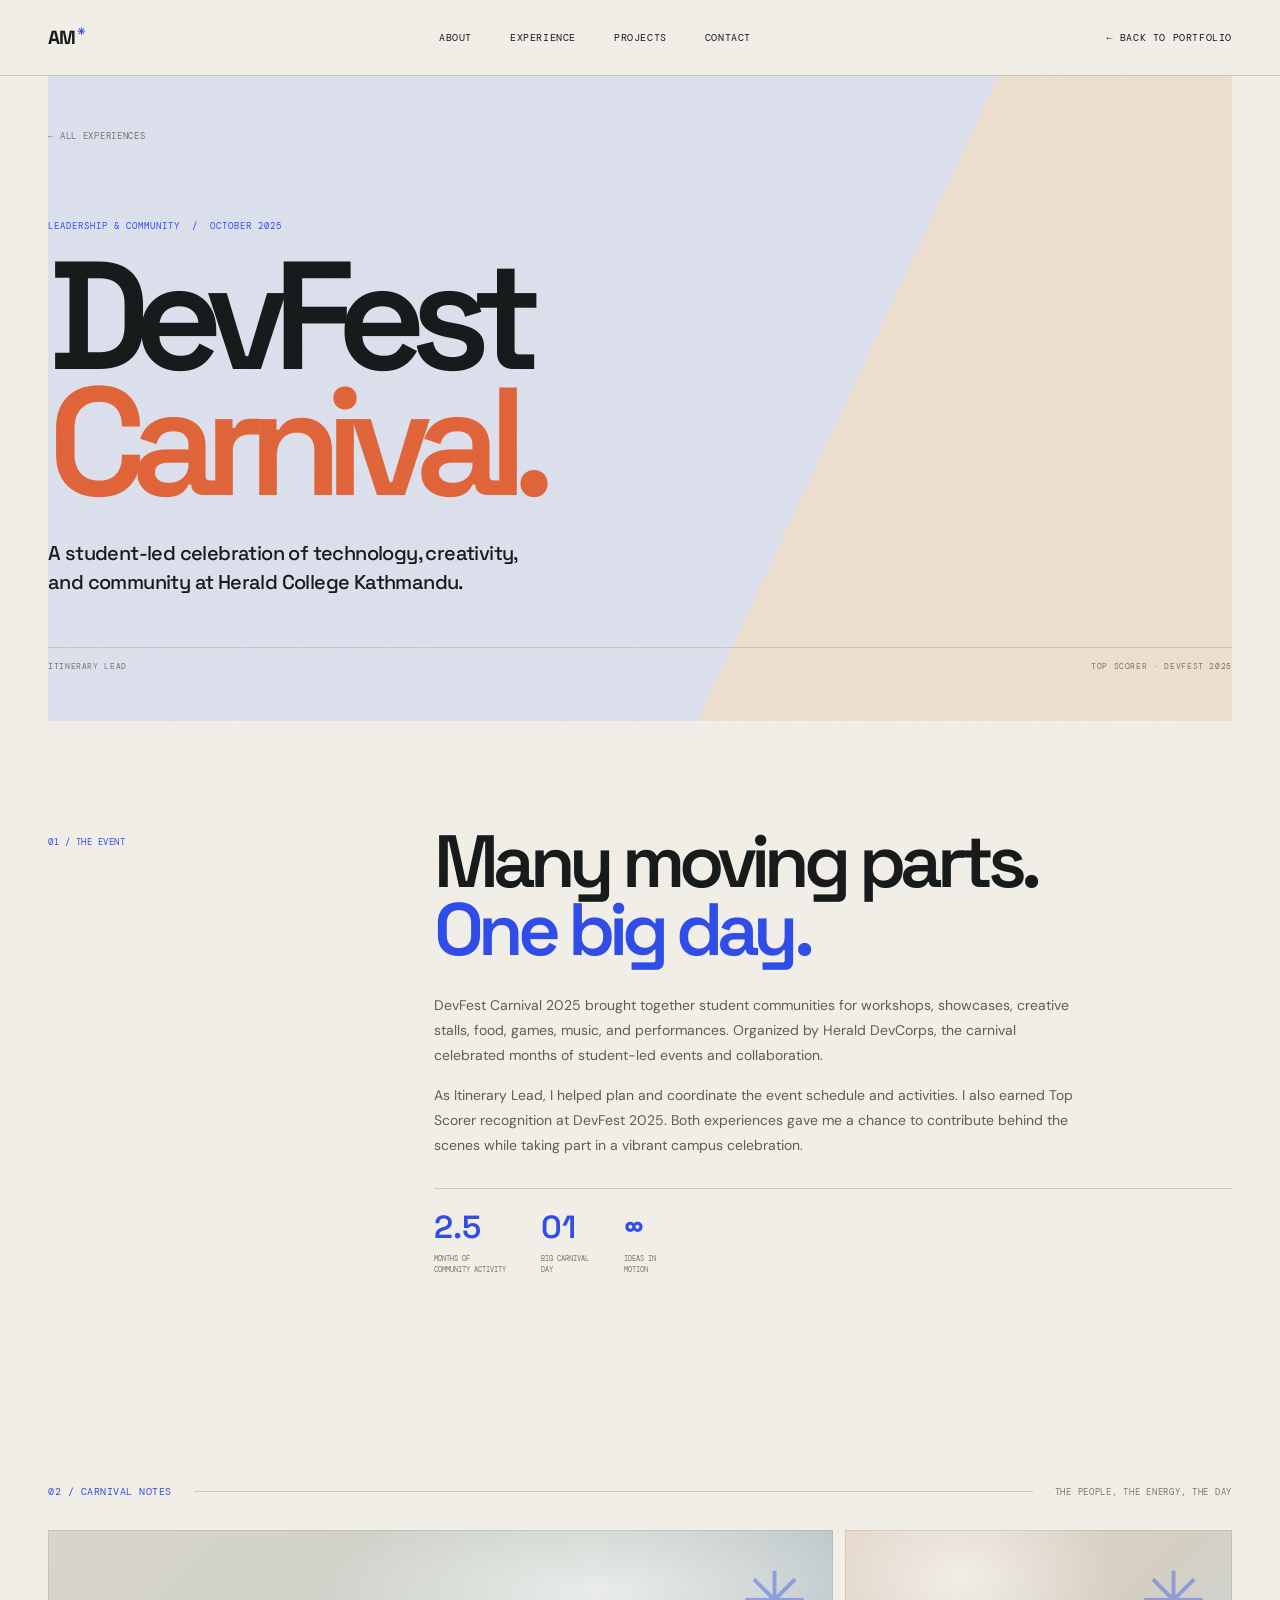
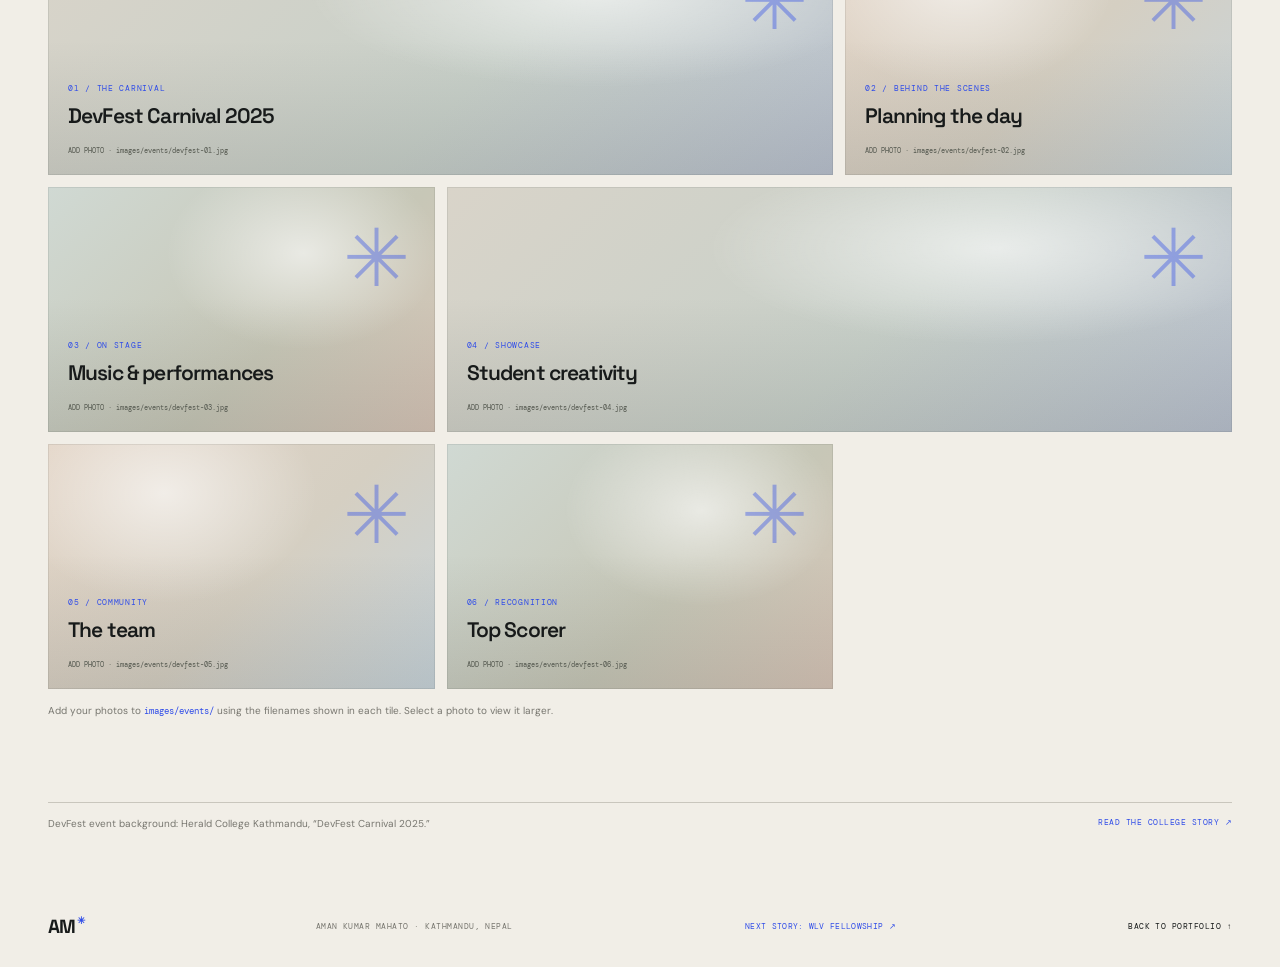
==== devfest.html @ 60394eda "Firts Commit" ====
<!doctype html>
<html lang="en">
<head>
  <meta charset="utf-8"><meta name="viewport" content="width=device-width, initial-scale=1"><meta name="theme-color" content="#f1eee7">
  <meta name="description" content="Aman Kumar Mahato's DevFest Carnival 2025 experience as Itinerary Lead and Top Scorer.">
  <title>DevFest Carnival 2025 — Aman Kumar Mahato</title><link rel="preconnect" href="https://fonts.googleapis.com"><link rel="preconnect" href="https://fonts.gstatic.com" crossorigin><link href="https://fonts.googleapis.com/css2?family=DM+Mono:wght@400;500&family=DM+Sans:wght@400;500;600;700&family=Space+Grotesk:wght@400;500;600;700&display=swap" rel="stylesheet"><link rel="stylesheet" href="styles.css">
</head>
<body class="story-page"><div class="grain" aria-hidden="true"></div><header class="topbar"><a class="wordmark" href="index.html"><span>AM</span><i>✳</i></a><nav><a href="index.html#about">About</a><a href="index.html#experience">Experience</a><a href="index.html#work">Projects</a><a href="index.html#contact">Contact</a></nav><a class="availability" href="index.html">← BACK TO PORTFOLIO</a><button class="menu-toggle" aria-label="Open navigation" aria-expanded="false"><b></b><b></b></button></header>
<main><section class="story-hero story-devfest wrap"><a class="breadcrumb" href="index.html#experience">← ALL EXPERIENCES</a><div class="story-kicker">LEADERSHIP &amp; COMMUNITY&nbsp; / &nbsp;OCTOBER 2025</div><h1>DevFest<br><span>Carnival.</span></h1><p class="story-lede">A student-led celebration of technology, creativity, and community at Herald College Kathmandu.</p><div class="story-meta"><span>ITINERARY LEAD</span><span>TOP SCORER · DEVFEST 2025</span></div></section>
<section class="story-intro wrap"><div class="story-index">01 / THE EVENT</div><div><h2>Many moving parts.<br><span>One big day.</span></h2><p>DevFest Carnival 2025 brought together student communities for workshops, showcases, creative stalls, food, games, music, and performances. Organized by Herald DevCorps, the carnival celebrated months of student-led events and collaboration.</p><p>As Itinerary Lead, I helped plan and coordinate the event schedule and activities. I also earned Top Scorer recognition at DevFest 2025. Both experiences gave me a chance to contribute behind the scenes while taking part in a vibrant campus celebration.</p><div class="devfest-stats"><div><b>2.5</b><span>MONTHS OF<br>COMMUNITY ACTIVITY</span></div><div><b>01</b><span>BIG CARNIVAL<br>DAY</span></div><div><b>∞</b><span>IDEAS IN<br>MOTION</span></div></div></div></section>
<section class="gallery-section wrap"><div class="section-head"><span class="index">02 / CARNIVAL NOTES</span><span class="rule"></span><span class="aside">THE PEOPLE, THE ENERGY, THE DAY</span></div><div class="story-gallery devfest-gallery"><figure class="gallery-tile tile-wide"><img src="images/events/devfest-01.jpg" alt="DevFest Carnival 2025 event scene" onerror="this.hidden=true"><div class="gallery-placeholder"><span>01 / THE CARNIVAL</span><b>DevFest Carnival 2025</b><small>ADD PHOTO · images/events/devfest-01.jpg</small></div></figure><figure class="gallery-tile"><img src="images/events/devfest-02.jpg" alt="Itinerary and activity coordination" onerror="this.hidden=true"><div class="gallery-placeholder"><span>02 / BEHIND THE SCENES</span><b>Planning the day</b><small>ADD PHOTO · images/events/devfest-02.jpg</small></div></figure><figure class="gallery-tile"><img src="images/events/devfest-03.jpg" alt="DevFest event performance" onerror="this.hidden=true"><div class="gallery-placeholder"><span>03 / ON STAGE</span><b>Music &amp; performances</b><small>ADD PHOTO · images/events/devfest-03.jpg</small></div></figure><figure class="gallery-tile tile-wide"><img src="images/events/devfest-04.jpg" alt="DevFest Carnival student stall or showcase" onerror="this.hidden=true"><div class="gallery-placeholder"><span>04 / SHOWCASE</span><b>Student creativity</b><small>ADD PHOTO · images/events/devfest-04.jpg</small></div></figure><figure class="gallery-tile"><img src="images/events/devfest-05.jpg" alt="DevFest team and community" onerror="this.hidden=true"><div class="gallery-placeholder"><span>05 / COMMUNITY</span><b>The team</b><small>ADD PHOTO · images/events/devfest-05.jpg</small></div></figure><figure class="gallery-tile"><img src="images/events/devfest-06.jpg" alt="DevFest Top Scorer recognition" onerror="this.hidden=true"><div class="gallery-placeholder"><span>06 / RECOGNITION</span><b>Top Scorer</b><small>ADD PHOTO · images/events/devfest-06.jpg</small></div></figure></div><p class="gallery-note">Add your photos to <code>images/events/</code> using the filenames shown in each tile. Select a photo to view it larger.</p></section>
<section class="source-note wrap"><p>DevFest event background: Herald College Kathmandu, “DevFest Carnival 2025.”</p><a href="https://heraldcollege.edu.np/devfest-carnival-2025" target="_blank" rel="noreferrer">READ THE COLLEGE STORY ↗</a></section></main>
<footer class="footer wrap"><a class="wordmark" href="index.html"><span>AM</span><i>✳</i></a><span>AMAN KUMAR MAHATO · KATHMANDU, NEPAL</span><a href="fellowship.html">NEXT STORY: WLV FELLOWSHIP ↗</a><a href="index.html">BACK TO PORTFOLIO ↑</a></footer><script src="script.js"></script></body></html>
---- styles.css ----
:root{--paper:#f1eee7;--ink:#171a1a;--blue:#30a925;--orange:#f26b3a;--line:#c9c6bd;--muted:#77766f;--mono:'DM Mono',monospace;--sans:'DM Sans',sans-serif;--display:'Space Grotesk',sans-serif}*{box-sizing:border-box}html{scroll-behavior:smooth}body{margin:0;background:var(--paper);color:var(--ink);font-family:var(--sans);-webkit-font-smoothing:antialiased}.grain{position:fixed;inset:0;pointer-events:none;opacity:.15;z-index:5;background-image:url("data:image/svg+xml,%3Csvg viewBox='0 0 180 180' xmlns='http://www.w3.org/2000/svg'%3E%3Cfilter id='n'%3E%3CfeTurbulence type='fractalNoise' baseFrequency='.88' numOctaves='3' stitchTiles='stitch'/%3E%3C/filter%3E%3Crect width='100%25' height='100%25' filter='url(%23n)' opacity='.13'/%3E%3C/svg%3E")}.wrap{width:min(1280px,calc(100% - 96px));margin:auto}.topbar{height:76px;display:flex;align-items:center;justify-content:space-between;padding:0 48px;border-bottom:1px solid var(--line);position:relative;z-index:10}.wordmark{font:700 19px var(--display);letter-spacing:-1.5px;display:flex;align-items:start;gap:3px;color:var(--ink);text-decoration:none}.wordmark i{font-size:10px;color:var(--blue);font-style:normal}.topbar nav{display:flex;gap:38px}.topbar nav a,.availability{font:10px var(--mono);text-transform:uppercase;letter-spacing:.06em;color:var(--ink);text-decoration:none}.topbar nav a{transition:color .2s}.topbar nav a:hover{color:var(--blue)}.availability{display:flex;align-items:center;gap:9px}.availability span{width:7px;height:7px;border-radius:50%;background:#86a84c;box-shadow:0 0 0 4px #86a84c20}.menu-toggle{display:none}.hero{padding:25px 0 20px}.hero-topline,.hero-bottom{display:flex;justify-content:space-between;font:9px var(--mono);letter-spacing:.08em}.asterisk{color:var(--orange);font-size:15px}.hero-grid{display:grid;grid-template-columns:1.1fr .9fr;gap:5%;align-items:center;padding:63px 0 42px}.eyebrow{font:10px var(--mono);letter-spacing:.12em;color:var(--blue);margin:0 0 25px}.hero h1{font:700 clamp(70px,11.7vw,158px)/.79 var(--display);letter-spacing:-.105em;margin:0 0 42px}.hero h1 span{color:var(--blue)}.hero h1 sup{font:11px var(--mono);letter-spacing:0;vertical-align:top;margin-left:12px}.intro-row{display:grid;grid-template-columns:72px minmax(0,400px);gap:13px;align-items:start}.index{font:10px var(--mono);color:var(--blue);letter-spacing:.05em}.intro-row p{font-size:16px;line-height:1.55;margin:0;color:#555650}.intro-row em{color:var(--ink);font-style:normal;font-weight:700}.round-link{width:100px;height:100px;border:1px solid var(--ink);border-radius:50%;display:flex;align-items:center;justify-content:center;position:relative;text-decoration:none;color:var(--ink);font:8px/1.5 var(--mono);letter-spacing:.04em;margin:37px 0 0 86px;transition:.25s}.round-link b{position:absolute;right:13px;top:11px;font:17px var(--sans)}.round-link:hover{background:var(--blue);color:white;border-color:var(--blue);transform:rotate(-9deg)}.hero-art{height:465px;background:#e2ded3;position:relative;overflow:hidden}.art-circle{position:absolute;width:440px;height:440px;border-radius:50%;background:#d5d0c2;left:50%;top:50%;transform:translate(-50%,-47%);border:1px solid #bab5a8}.art-sun{position:absolute;width:125px;height:125px;background:var(--orange);border-radius:50%;top:49px;right:74px}.art-line{position:absolute;width:1px;height:130%;background:#b9b4a8;top:-15%;left:50%;transform:rotate(34deg)}.line-two{transform:rotate(-34deg)}.portrait-mark{position:absolute;width:212px;height:260px;border-radius:48% 48% 8% 8%;background:var(--blue);color:var(--paper);left:50%;top:56%;transform:translate(-50%,-50%);display:grid;place-items:center;box-shadow:16px 17px 0 #17215e}.portrait-mark span{font:600 74px var(--display);letter-spacing:-9px;transform:translateX(-4px)}.portrait-mark i{position:absolute;right:18px;top:17px;color:var(--orange);font-style:normal;font-size:22px}.art-label{position:absolute;font:8px var(--mono);letter-spacing:.08em}.label-top{top:20px;left:20px}.label-bottom{bottom:19px;right:20px}.hero-bottom{padding:14px 0 0;border-top:1px solid var(--line);color:var(--muted)}.hero-bottom b{font-size:14px;color:var(--blue);margin-left:6px}.section{padding-top:145px;padding-bottom:140px}.section-head{display:flex;align-items:center;gap:22px}.section-head .rule{height:1px;background:var(--line);flex:1}.aside{font:9px var(--mono);letter-spacing:.08em;color:var(--muted)}.about-grid{display:grid;grid-template-columns:.95fr 1.05fr;gap:8%;margin-top:65px}.about h2,.work-title h2,.experience h2,.edu-grid h2{font:600 clamp(62px,8vw,105px)/.88 var(--display);letter-spacing:-.09em;margin:0}.about h2 span,.work-title h2 span,.experience h2 span,.edu-grid h2 span{color:var(--blue)}.about-body{max-width:530px;padding-top:10px}.about-body p{font-size:14px;line-height:1.75;color:#5d5d57;margin:0 0 17px}.about-body .large{font:500 23px/1.35 var(--display);letter-spacing:-.04em;color:var(--ink);margin:0 0 24px}.facts{display:flex;justify-content:space-between;border-top:1px solid var(--line);margin-top:36px;padding-top:18px;gap:15px}.facts div{display:grid;gap:8px}.facts small{font:8px var(--mono);letter-spacing:.07em;color:var(--muted)}.facts strong{font:11px var(--mono);font-weight:400}.marquee{overflow:hidden;background:var(--blue);color:var(--paper);white-space:nowrap;padding:21px 0;transform:rotate(-1deg) scale(1.01)}.marquee-track{font:600 18px var(--display);letter-spacing:.04em;word-spacing:9px;animation:drift 25s linear infinite}.marquee i{font-style:normal;color:#ff8c60;padding:0 20px}@keyframes drift{to{transform:translateX(-30%)}}.work-title{display:flex;justify-content:space-between;align-items:end;margin:60px 0 55px}.work-title p{width:210px;font-size:13px;line-height:1.6;color:var(--muted);margin:0 5% 9px 0}.project-list{border-top:1px solid var(--ink)}.project{display:grid;grid-template-columns:46px minmax(250px,.95fr) minmax(270px,1.05fr);gap:20px;padding:25px 0;border-bottom:1px solid var(--line);text-decoration:none;color:var(--ink);align-items:center}.project-no{font:10px var(--mono);color:var(--blue);align-self:start;padding-top:5px}.project-visual{height:250px;position:relative;overflow:hidden;display:grid;place-items:center}.project-feature .project-visual{height:330px}.inventory{background:#dadbd1}.screen{width:76%;height:66%;background:#f6f5f0;border:1px solid #252727;box-shadow:10px 12px 0 #a9aaa2;transform:rotate(-3deg);transition:transform .4s}.project:hover .screen{transform:rotate(0) scale(1.025)}.screen-bar{height:26px;border-bottom:1px solid #ddd;display:flex;align-items:center;padding:0 10px;gap:5px}.screen-bar i{width:5px;height:5px;border-radius:50%;background:#eb6d4d}.screen-bar i:nth-child(2){background:#ecbf4b}.screen-bar i:nth-child(3){background:#92b36a}.screen-bar b{font:7px var(--mono);margin-left:auto}.screen-body{display:grid;grid-template-columns:25% 1fr;gap:12px;padding:16px;height:calc(100% - 26px);position:relative}.screen-side{background:repeating-linear-gradient(to bottom,#d5d6cf 0 4px,transparent 4px 16px)}.screen-cards{display:grid;grid-template-columns:repeat(3,1fr);gap:6px;align-content:start}.screen-cards i{height:42px;background:#e7e8e1;border:1px solid #d3d4cc}.screen-cards i:first-child{background:#c3d1ff}.screen-chat{position:absolute;right:12px;bottom:12px;background:var(--blue);color:white;padding:7px 9px;font:7px var(--mono)}.visual-caption{position:absolute;bottom:13px;left:14px;font:7px var(--mono);letter-spacing:.08em}.project-info{display:flex;justify-content:space-between;align-items:center;padding:8px 4px 8px 16px}.project-type{font:8px var(--mono);letter-spacing:.08em;color:var(--blue)}.project-info h3{font:600 29px var(--display);letter-spacing:-.055em;margin:13px 0 9px}.project-info p{font-size:12px;line-height:1.6;color:var(--muted);max-width:370px;margin:0 0 16px}.tags{display:flex;gap:6px;flex-wrap:wrap}.tags i{font:8px var(--mono);font-style:normal;border:1px solid var(--line);padding:5px 7px;color:#63635c}.arrow{font:22px var(--sans);align-self:flex-start;transition:transform .2s}.project:hover .arrow{transform:translate(4px,-4px);color:var(--blue)}.plant{background:#d7e1cc}.plant-circle{width:155px;height:155px;border:1px solid #536b43;border-radius:50%;display:grid;place-items:center;color:#536b43;font-size:118px;line-height:1}.plant-leaf{position:absolute;width:57px;height:100px;border-radius:100% 0 100% 0;background:#789866;border:1px solid #536b43}.leaf-a{transform:rotate(-38deg);left:43%;top:22%}.leaf-b{transform:rotate(53deg);left:56%;top:34%;background:#97ad7b}.leaf-c{transform:rotate(-81deg);left:43%;top:47%;background:#a1b78a}.network{background:#dfd9d2}.network-orbit{position:absolute;border:1px solid #9b5c45;border-radius:50%;width:240px;height:140px;transform:rotate(30deg)}.orbit-b{transform:rotate(-30deg);border-color:#b79073}.network-node{width:83px;height:83px;border-radius:50%;background:var(--orange);display:grid;place-items:center;text-align:center;font:600 14px/.95 var(--display);color:#fff;box-shadow:0 0 0 9px #f26b3a2b;z-index:1}.sports{background:#e9d4c5}.sports-word{font:700 59px var(--display);color:#b8462d;letter-spacing:-.1em;transform:rotate(-8deg)}.sports-word span{color:#293b92}.sports-ball{position:absolute;width:63px;height:63px;border-radius:50%;background:#252723;top:24%;right:28%;box-shadow:inset -15px -6px 0 #454740}.sports-line{position:absolute;width:140%;height:1px;background:#b8462d;transform:rotate(-31deg);left:-20%}.easy{background:#d5d8eb}.easy-card{width:180px;height:148px;background:#f5f4ef;padding:15px;box-shadow:10px 10px 0 #a6a9bf;transform:rotate(4deg);transition:transform .4s}.project:hover .easy-card{transform:rotate(0)}.easy-card>span{font:600 15px var(--display);color:#4f5caa}.calendar{display:grid;grid-template-columns:repeat(3,1fr);text-align:center;margin:13px 0 8px;gap:4px}.calendar b{font:6px var(--mono);color:#777}.calendar i{font:9px var(--mono);font-style:normal;background:#e6e7f0;padding:5px}.calendar i:nth-of-type(2){background:var(--blue);color:white}.book-button{background:#4e5bb1;color:white;text-align:center;padding:7px;font:6px var(--mono)}.work-note{display:flex;justify-content:space-between;padding-top:18px;font:8px var(--mono);letter-spacing:.08em;color:var(--muted)}.experience{background:#e8e5dd;padding-left:max(48px,calc((100% - 1280px)/2));padding-right:max(48px,calc((100% - 1280px)/2));width:100%}.experience-grid{display:grid;grid-template-columns:.7fr 1.3fr;gap:8%;margin-top:68px}.experience h2{font-size:clamp(49px,6vw,75px)}.timeline article{display:grid;grid-template-columns:130px 1fr 20px;gap:15px;padding:25px 0;border-top:1px solid var(--line)}.timeline article:last-child{border-bottom:1px solid var(--line)}.timeline-date{font:8px var(--mono);color:var(--muted);padding-top:6px}.timeline h3{font:600 20px var(--display);letter-spacing:-.03em;margin:0 0 6px}.timeline p{font-size:11px;color:#686860;margin:0 0 13px}.timeline p span{color:#99978e}.timeline article>b{font:15px var(--sans);color:var(--blue)}.edu-grid{display:grid;grid-template-columns:1fr 1fr;gap:11%;margin-top:67px}.edu-grid h2{font-size:72px}.education-card{border-top:1px solid var(--ink);margin-top:38px;padding:20px 0 0}.education-card h3{font:600 20px var(--display);letter-spacing:-.035em;margin:13px 0 6px}.education-card p{font-size:11px;color:var(--muted);line-height:1.6;margin:0}.award{display:flex;justify-content:space-between;background:var(--blue);color:white;padding:11px 13px;margin:19px 0 10px;font:8px var(--mono);letter-spacing:.06em;max-width:330px}.award i{font-size:13px;color:#ff966b;font-style:normal}.education-card small{font-size:10px;color:var(--muted)}.education-card.secondary{margin-top:34px;padding-top:17px}.skills{padding-top:8px}.skills>h3{font:600 20px var(--display);margin:0 0 28px}.skill-row{display:grid;grid-template-columns:27px 130px 1fr;gap:12px;padding:14px 0;border-top:1px solid var(--line);align-items:center}.skill-row span{font:8px var(--mono);color:var(--blue)}.skill-row b{font:500 12px var(--display)}.skill-row p{font-size:10px;color:var(--muted);margin:0}.language-line{border-top:1px solid var(--ink);padding-top:17px;margin-top:20px;display:flex;justify-content:space-between}.language-line span{font:8px var(--mono);color:var(--muted)}.language-line b{font:10px var(--mono);font-weight:400}.contact{background:var(--blue);color:var(--paper);padding:55px 0 74px}.contact .section-head .index{color:#ff9873}.contact .section-head .rule{background:#6f83fa}.contact .aside{color:#d3d8ff}.contact .eyebrow{color:#ff9873;margin:85px 0 27px}.contact h2{font:600 clamp(88px,14.5vw,185px)/.77 var(--display);letter-spacing:-.11em;margin:0}.contact h2 span{color:#aebcff}.contact h2 a{font:34px var(--sans);color:#ff9873;text-decoration:none;vertical-align:top;display:inline-block;margin:5px 0 0 20px;transition:transform .2s}.contact h2 a:hover{transform:translate(5px,-5px)}.contact-bottom{display:flex;justify-content:space-between;align-items:end;border-top:1px solid #7184fa;margin-top:65px;padding-top:18px}.contact-bottom p{max-width:250px;font-size:12px;line-height:1.6;color:#d1d7ff;margin:0}.email-link{font:10px var(--mono);color:white;text-decoration:none;letter-spacing:.08em;border-bottom:1px solid #aebcff;padding-bottom:9px}.email-link b{color:#ff9873;margin-left:20px}.footer{height:82px;display:flex;justify-content:space-between;align-items:center}.footer>span,.footer>a:last-child{font:8px var(--mono);letter-spacing:.06em;color:var(--muted);text-decoration:none}.footer>a:last-child{color:var(--ink)}
@media(max-width:850px){.wrap{width:calc(100% - 48px)}.topbar{padding:0 24px}.topbar nav{gap:18px}.availability{display:none}.hero-grid{grid-template-columns:1fr .8fr;gap:3%}.hero-art{height:380px}.art-circle{width:350px;height:350px}.portrait-mark{width:170px;height:215px}.experience{padding-left:24px;padding-right:24px}.project{grid-template-columns:30px minmax(220px,.9fr) minmax(230px,1.1fr);gap:12px}.project-visual{height:215px}.project-feature .project-visual{height:280px}.experience-grid{gap:4%}.timeline article{grid-template-columns:105px 1fr 15px}.edu-grid{gap:6%}.skill-row{grid-template-columns:20px 104px 1fr;gap:7px}}
@media(max-width:620px){.wrap{width:calc(100% - 40px)}.topbar{height:64px;padding:0 20px}.topbar nav{display:none;position:absolute;top:63px;left:0;right:0;background:var(--paper);border-bottom:1px solid var(--line);padding:25px 20px;flex-direction:column;gap:20px}.topbar nav.open{display:flex}.menu-toggle{display:flex;background:none;border:0;flex-direction:column;gap:5px;padding:8px}.menu-toggle b{width:22px;height:1px;background:var(--ink)}.hero{padding-top:19px}.hero-topline{font-size:8px}.hero-grid{display:flex;flex-direction:column;align-items:stretch;padding:51px 0 30px;gap:38px}.hero h1{font-size:clamp(67px,18vw,112px);margin-bottom:31px}.hero .eyebrow{font-size:8px}.intro-row{grid-template-columns:55px 1fr}.intro-row p{font-size:14px}.round-link{position:absolute;margin:0;width:78px;height:78px;right:22px;top:435px;font-size:7px}.round-link b{font-size:14px}.hero-art{height:310px;margin-top:8px}.art-circle{width:290px;height:290px}.art-sun{width:83px;height:83px;top:32px;right:40px}.portrait-mark{width:140px;height:180px}.portrait-mark span{font-size:54px}.hero-bottom{font-size:7px}.section{padding-top:92px;padding-bottom:90px}.section-head{gap:11px}.section-head .index,.aside{font-size:7px}.about-grid{grid-template-columns:1fr;gap:32px;margin-top:45px}.about h2,.work-title h2{font-size:72px}.about-body{padding:0}.about-body .large{font-size:21px}.facts{gap:10px}.facts strong{font-size:9px}.marquee{padding:16px 0}.marquee-track{font-size:14px}.work-title{display:block;margin:45px 0 35px}.work-title p{width:auto;margin:21px 0 0}.project{grid-template-columns:25px 1fr;gap:10px;padding:18px 0 22px}.project-no{grid-column:1;grid-row:1}.project-visual{grid-column:2;height:220px}.project-feature .project-visual{height:245px}.project-info{grid-column:2;padding:6px 1px 0}.project-info h3{font-size:25px}.project-info p{font-size:11px}.arrow{font-size:18px}.work-note{font-size:7px;gap:12px}.experience{padding:0 20px}.experience-grid{grid-template-columns:1fr;gap:38px;margin-top:45px}.experience h2{font-size:59px}.timeline article{grid-template-columns:1fr 20px;gap:7px;padding:19px 0}.timeline-date{grid-column:1}.timeline article>div{grid-column:1}.timeline article>b{grid-column:2;grid-row:1}.edu-grid{grid-template-columns:1fr;gap:48px;margin-top:45px}.edu-grid h2{font-size:62px}.education-card{margin-top:28px}.skills{padding-top:0}.skill-row{grid-template-columns:22px 100px 1fr}.skill-row p{font-size:9px;line-height:1.5}.contact{padding:38px 0 50px}.contact .eyebrow{margin:67px 0 24px;font-size:8px}.contact h2{font-size:clamp(76px,19vw,120px)}.contact h2 a{font-size:24px;margin-left:9px}.contact-bottom{display:block;margin-top:45px}.contact-bottom p{margin-bottom:23px}.email-link{font-size:9px}.footer{height:auto;min-height:90px;display:grid;grid-template-columns:1fr 1fr;gap:14px;padding-top:18px;padding-bottom:18px}.footer>span:nth-of-type(1){text-align:right}.footer>span:nth-of-type(2){text-align:right}.footer>span,.footer>a:last-child{font-size:7px}}

/* Profile-specific details */
.hero h1{font-size:clamp(70px,10.6vw,142px)}.hero-role{font:500 12px/1.5 var(--mono);letter-spacing:.015em;max-width:400px;margin:-22px 0 27px;color:#62625b}.hero-role i{color:var(--orange);font-style:normal;padding:0 4px}.hero-social{display:flex;gap:18px;margin:21px 0 0 86px}.hero-social a,.social-links a,.work-note a{font:8px var(--mono);letter-spacing:.06em;color:var(--blue);text-decoration:none;border-bottom:1px solid #aeb8f5;padding-bottom:4px}.project{cursor:default}.project-info{min-height:175px}.project-info h3{max-width:370px}.project-info p{max-width:410px}.work-note a{align-self:flex-end}.timeline-detail{font-size:10px!important;line-height:1.55!important;max-width:450px;margin:0 0 12px!important;color:#77766f!important}.leadership{padding-top:120px;padding-bottom:135px}.leadership-grid{display:grid;grid-template-columns:.75fr 1.25fr;gap:8%;margin-top:65px}.leadership-grid h2{font:600 clamp(55px,7vw,88px)/.88 var(--display);letter-spacing:-.09em;margin:0}.leadership-grid h2 span{color:var(--blue)}.leadership-list article{display:grid;grid-template-columns:78px 1fr 20px;gap:16px;padding:19px 0;border-top:1px solid var(--line)}.leadership-list article:last-child{border-bottom:1px solid var(--line)}.leadership-list article>span{font:8px var(--mono);color:var(--blue);padding-top:5px}.leadership-list h3{font:600 18px var(--display);letter-spacing:-.035em;margin:0 0 5px}.leadership-list p{font:10px var(--mono);color:#77766f;margin:0 0 8px}.leadership-list small{font-size:10px;line-height:1.55;color:#77766f;display:block;max-width:420px}.leadership-list article>i{font-style:normal;color:var(--orange);font-size:14px}.contact-links{display:grid;justify-items:end;gap:15px}.social-links{display:flex;gap:16px}.social-links a{color:#fff;border-color:#7184fa}.footer{gap:12px}.footer .wordmark{color:var(--ink)}
@media(max-width:850px){.hero h1{font-size:clamp(64px,10.6vw,110px)}.leadership-grid{gap:4%}}
@media(max-width:620px){.hero h1{font-size:clamp(67px,18vw,112px)}.hero-role{font-size:9px;margin-top:-13px;margin-bottom:20px;max-width:300px}.hero-social{margin:17px 0 0 67px}.hero .round-link{top:488px}.leadership{padding-top:92px;padding-bottom:90px}.leadership-grid{grid-template-columns:1fr;gap:35px;margin-top:45px}.leadership-grid h2{font-size:62px}.leadership-list article{grid-template-columns:58px 1fr 15px;gap:9px}.contact-links{justify-items:start}.social-links{flex-wrap:wrap}.project-info{min-height:0}}

/* Portrait, editorial story pages, and interactions */
.profile-frame{background:#d9d5cc;isolation:isolate;border:0;padding:0;text-align:left;display:block;width:100%;color:white;font:inherit;cursor:pointer}.profile-frame:before{content:"";position:absolute;inset:0;z-index:1;background:linear-gradient(180deg,#1118,transparent 24%,transparent 68%,#1119);pointer-events:none}.profile-photo{position:absolute;inset:0;width:100%;height:100%;object-fit:cover;object-position:50% 24%;filter:grayscale(1);transform:scale(1.005);transition:filter .65s cubic-bezier(.2,.8,.2,1),transform .8s cubic-bezier(.2,.8,.2,1)}.profile-frame:hover .profile-photo,.profile-frame:focus-visible .profile-photo,.profile-frame.is-color .profile-photo{filter:grayscale(0);transform:scale(1.045)}.profile-frame .art-label,.photo-hint{z-index:2;color:white;text-shadow:0 1px 10px #0008}.profile-frame .label-top{top:20px;left:20px}.profile-frame .label-bottom{bottom:19px;right:20px}.photo-hint{position:absolute;z-index:2;left:20px;bottom:20px;background:#171a1acc;padding:9px 11px;font:8px var(--mono);letter-spacing:.06em;opacity:.88;transition:opacity .2s}.photo-hint b{color:#ff9873;margin-left:10px}.profile-frame:hover .photo-hint,.profile-frame:focus-visible .photo-hint,.profile-frame.is-color .photo-hint{opacity:0}.profile-frame:focus-visible{outline:2px solid var(--blue);outline-offset:4px}.leadership-link{display:grid;grid-template-columns:78px 1fr 20px;gap:16px;padding:19px 0;border-top:1px solid var(--line);text-decoration:none;color:inherit;transition:padding .25s,background .25s}.leadership-link:last-child{border-bottom:1px solid var(--line)}.leadership-link>span{font:8px var(--mono);color:var(--blue);padding-top:5px}.leadership-link h3{font:600 18px var(--display);letter-spacing:-.035em;margin:0 0 5px}.leadership-link p{font:10px var(--mono);color:#77766f;margin:0 0 8px}.leadership-link small{font-size:10px;line-height:1.55;color:#77766f;display:block;max-width:420px}.leadership-link>i{font-style:normal;color:var(--blue);font-size:16px;transition:transform .25s}.leadership-link:hover{padding-left:10px;padding-right:10px;background:#e8e5dd}.leadership-link:hover>i{transform:translate(3px,-3px)}
.story-page{--blue:#304de8}.story-hero{padding-top:47px;padding-bottom:50px;position:relative}.breadcrumb{display:inline-block;color:var(--muted);font:9px var(--mono);text-decoration:none;letter-spacing:.08em;margin-bottom:78px}.breadcrumb:hover{color:var(--blue)}.story-kicker{font:9px var(--mono);letter-spacing:.11em;color:var(--blue);margin-bottom:22px}.story-hero h1{font:600 clamp(72px,12vw,154px)/.82 var(--display);letter-spacing:-.105em;margin:0;max-width:1080px}.story-hero h1 span{color:var(--blue)}.story-lede{font:500 20px/1.45 var(--display);letter-spacing:-.03em;max-width:500px;margin:33px 0 50px}.story-meta{border-top:1px solid var(--line);padding-top:13px;display:flex;justify-content:space-between;font:8px var(--mono);letter-spacing:.08em;color:var(--muted)}.story-scholar{background:linear-gradient(120deg,#e7e4dc 0 62%,#daddd2 62%)}.story-scholar h1 span{color:#bf663c}.story-devfest{background:linear-gradient(115deg,#dbe0ec 0 64%,#eddfcf 64%)}.story-devfest h1 span{color:#e16439}.story-intro{padding-top:107px;padding-bottom:108px;display:grid;grid-template-columns:.55fr 1.45fr;gap:7%}.story-index{font:9px var(--mono);letter-spacing:.06em;color:var(--blue);padding-top:8px}.story-intro h2{font:600 clamp(45px,6vw,74px)/.92 var(--display);letter-spacing:-.08em;margin:0 0 29px}.story-intro h2 span{color:var(--blue)}.story-intro p{font-size:14px;line-height:1.8;color:#5d5d57;max-width:650px}.visit-strip{display:grid;grid-template-columns:repeat(4,1fr);background:var(--blue);color:#f1eee7;padding:26px max(48px,calc((100% - 1280px)/2));gap:16px}.visit-strip>div{display:grid;grid-template-columns:28px 1fr;align-items:start;gap:8px;border-right:1px solid #ffffff40;padding-right:15px}.visit-strip>div:last-child{border:0}.visit-strip span{font:8px var(--mono);color:#ff9873;padding-top:4px}.visit-strip b{font:500 16px/1.15 var(--display);letter-spacing:-.04em}.visit-strip small{grid-column:2;font:7px var(--mono);color:#d2d8ff;margin-top:5px}.gallery-section{padding-top:102px;padding-bottom:75px}.story-gallery{display:grid;grid-template-columns:repeat(3,1fr);grid-auto-rows:245px;gap:12px;margin-top:32px}.gallery-tile{margin:0;position:relative;overflow:hidden;background:#e1ddd4;cursor:zoom-in;isolation:isolate}.gallery-tile:before{content:"";position:absolute;inset:0;z-index:1;border:1px solid #171a1a15;pointer-events:none}.gallery-tile:after{content:"";position:absolute;inset:45% 0 0;background:linear-gradient(transparent,#171a1a35);z-index:1;opacity:.5;pointer-events:none}.gallery-tile img{position:absolute;width:100%;height:100%;inset:0;object-fit:cover;transition:transform .65s cubic-bezier(.2,.8,.2,1),filter .4s;z-index:0}.gallery-tile:hover img{transform:scale(1.045)}.gallery-tile img:not([hidden])+.gallery-placeholder{display:none}.gallery-placeholder{height:100%;padding:20px;display:flex;flex-direction:column;justify-content:flex-end;position:relative;background:radial-gradient(ellipse at 70% 25%,#ffffff9c,transparent 37%),linear-gradient(135deg,#d9d4c9,#c8d0c9 56%,#b9c1ce)}.gallery-tile:nth-child(3n+2) .gallery-placeholder{background:radial-gradient(ellipse at 30% 20%,#fff9,transparent 40%),linear-gradient(135deg,#e3d5c7,#d5cfc2 55%,#c8d4da)}.gallery-tile:nth-child(3n) .gallery-placeholder{background:radial-gradient(ellipse at 66% 27%,#fff9,transparent 38%),linear-gradient(135deg,#d0d9d3,#c7c7b7 60%,#d7c5b7)}.gallery-placeholder:before{content:"✳";position:absolute;top:20px;right:25px;color:#304de866;font:80px var(--display)}.gallery-placeholder>span{font:8px var(--mono);color:var(--blue);letter-spacing:.09em;position:relative;z-index:2}.gallery-placeholder>b{font:600 21px var(--display);letter-spacing:-.04em;margin:9px 0 17px;position:relative;z-index:2}.gallery-placeholder small{font:7px var(--mono);color:#555950;position:relative;z-index:2}.tile-wide{grid-column:span 2}.gallery-note{font-size:10px;color:var(--muted);margin-top:15px}.gallery-note code{font:9px var(--mono);color:var(--blue)}.source-note{display:flex;justify-content:space-between;gap:18px;border-top:1px solid var(--line);padding-top:14px;padding-bottom:55px}.source-note p{font-size:10px;color:var(--muted);margin:0}.source-note a{font:8px var(--mono);color:var(--blue);text-decoration:none;letter-spacing:.06em;white-space:nowrap}.award-stamp{width:190px;height:105px;background:var(--blue);color:white;padding:13px 16px;display:flex;align-items:center;gap:12px;margin:28px 0 0;transform:rotate(-2deg);box-shadow:7px 7px 0 #171a1a17}.award-stamp>span{font:600 37px var(--display);letter-spacing:-.09em}.award-stamp small{font:7px/1.6 var(--mono)}.award-stamp i{font-style:normal;color:#ff9873;margin-left:auto;font-size:20px}.devfest-stats{display:flex;gap:35px;border-top:1px solid var(--line);padding-top:18px;margin-top:30px}.devfest-stats div{display:grid;gap:7px}.devfest-stats b{font:600 32px var(--display);color:var(--blue)}.devfest-stats span{font:7px/1.5 var(--mono);color:var(--muted)}.lightbox{position:fixed;inset:0;z-index:50;background:#101212ed;display:grid;place-items:center;padding:35px;opacity:0;visibility:hidden;transition:opacity .25s,visibility .25s}.lightbox.open{opacity:1;visibility:visible}.lightbox img{max-width:min(100%,1200px);max-height:85vh;object-fit:contain;box-shadow:0 20px 80px #0008}.lightbox button{position:absolute;top:20px;right:25px;background:none;border:0;color:white;font:30px var(--sans);cursor:pointer}.scroll-progress{position:fixed;z-index:60;left:0;top:0;width:100%;height:3px;pointer-events:none}.scroll-progress span{height:100%;width:0;background:var(--orange);display:block;transition:width .08s linear}.story-page .footer{min-height:82px}.story-page .footer>a:nth-last-child(2){font:8px var(--mono);color:var(--blue);text-decoration:none;letter-spacing:.04em}
.reveal-ready .reveal{opacity:0;transform:translateY(20px);transition:opacity .65s ease,transform .65s cubic-bezier(.2,.8,.2,1)}.reveal-ready .reveal.is-visible{opacity:1;transform:translateY(0)}
.trip-gallery .gallery-tile:first-child img{object-position:50% 72%}
.trip-gallery{grid-template-columns:repeat(4,minmax(0,1fr));grid-auto-rows:160px;grid-auto-flow:dense}.trip-gallery .gallery-portrait{grid-row:span 2}.trip-gallery .gallery-landscape{grid-column:span 2;grid-row:span 2}.trip-gallery .gallery-tile:first-child img{object-position:50% 72%}
.gallery-tile img:not([hidden])+.gallery-placeholder{display:flex;position:absolute;inset:0;height:auto;z-index:2;background:linear-gradient(180deg,#10121224 0%,transparent 35%,#101212b8 100%);color:#fff}.gallery-tile img:not([hidden])+.gallery-placeholder:before{display:none}.gallery-tile img:not([hidden])+.gallery-placeholder>span{color:#ffb193;text-shadow:0 1px 8px #0009}.gallery-tile img:not([hidden])+.gallery-placeholder>b{color:white;text-shadow:0 1px 10px #000b}.gallery-tile img:not([hidden])+.gallery-placeholder small{display:none}
@media(max-width:850px){.visit-strip{padding-left:24px;padding-right:24px}.story-gallery{grid-auto-rows:205px}.trip-gallery{grid-template-columns:repeat(3,minmax(0,1fr));grid-auto-rows:160px}.trip-gallery .gallery-portrait{grid-row:span 2}.trip-gallery .gallery-landscape{grid-column:span 2;grid-row:span 2}.story-intro{gap:4%}}
@media(max-width:620px){.profile-photo{object-position:50% 20%}.photo-hint{font-size:7px}.leadership-link{grid-template-columns:58px 1fr 15px;gap:9px}.breadcrumb{margin-bottom:55px}.story-hero{padding-top:27px;padding-bottom:32px}.story-hero h1{font-size:clamp(67px,17vw,106px)}.story-lede{font-size:17px;margin:25px 0 36px}.story-meta{font-size:7px;gap:15px;line-height:1.5}.story-intro{grid-template-columns:1fr;gap:26px;padding-top:72px;padding-bottom:72px}.story-intro h2{font-size:54px}.story-intro p{font-size:13px}.visit-strip{grid-template-columns:1fr 1fr;padding:21px 20px;gap:22px 13px}.visit-strip>div:nth-child(2){border:0}.visit-strip b{font-size:14px}.gallery-section{padding-top:73px;padding-bottom:55px}.story-gallery{grid-template-columns:1fr 1fr;grid-auto-rows:165px;gap:8px;margin-top:23px}.trip-gallery{grid-template-columns:repeat(2,minmax(0,1fr));grid-auto-rows:115px}.trip-gallery .gallery-portrait{grid-column:span 1;grid-row:span 2}.trip-gallery .gallery-landscape{grid-column:span 2;grid-row:span 2}.tile-wide{grid-column:span 2}.gallery-placeholder{padding:12px}.gallery-placeholder>b{font-size:16px;margin:6px 0 12px}.gallery-placeholder small{font-size:6px}.gallery-placeholder:before{font-size:54px;top:10px;right:15px}.source-note{display:block;padding-bottom:35px}.source-note p{line-height:1.6;margin-bottom:12px}.devfest-stats{gap:20px}.devfest-stats b{font-size:27px}.lightbox{padding:14px}.lightbox img{max-height:78vh}.story-page .footer{grid-template-columns:1fr 1fr}}
.timeline,.education-timeline{position:relative}
.timeline{padding-left:16px;border-left:1px solid var(--line)}
.timeline article{position:relative}
.timeline article:before,.education-card:before{content:"";position:absolute;width:7px;height:7px;border:1px solid var(--blue);background:var(--paper);border-radius:50%;left:-20px;top:31px}
.education-timeline{margin-top:38px;padding-left:16px;border-left:1px solid var(--line)}
.education-timeline .education-card{display:grid;grid-template-columns:110px 1fr;gap:15px;position:relative;margin:0;padding:20px 0;border-top:1px solid var(--line)}
.education-timeline .education-card:last-child{border-bottom:1px solid var(--line)}
.education-card:before{left:-20px;top:27px}
.education-date{font:8px var(--mono);color:var(--muted);padding-top:3px}
.education-timeline .education-card h3{margin:0 0 6px}
.education-timeline .education-card.secondary{margin:0;padding:20px 0}
@media(max-width:850px){.education-timeline .education-card{grid-template-columns:90px 1fr}}
@media(max-width:620px){.timeline{padding-left:14px}.timeline article:before{left:-18px;top:26px}.education-timeline{margin-top:28px;padding-left:14px}.education-timeline .education-card{grid-template-columns:1fr;gap:7px}.education-card:before{left:-18px;top:27px}}
.timeline .company-group{display:grid;grid-template-columns:130px 1fr 20px;gap:15px;padding:25px 0;border-top:1px solid var(--line);position:relative}
.timeline .company-group:before{content:"";position:absolute;width:7px;height:7px;border:1px solid var(--blue);background:var(--paper);border-radius:50%;left:-20px;top:31px}
.timeline .company-group:last-child{border-bottom:1px solid var(--line)}
.company-content{min-width:0}
.company-heading h3{font:600 20px var(--display);letter-spacing:-.03em;margin:0 0 5px}
.company-heading h3 a{color:var(--ink);text-decoration:none}
.company-heading h3 a:hover{color:var(--blue)}
.company-heading p,.company-roles p{font-size:11px;color:#686860;margin:0}
.company-roles{position:relative;margin:15px 0 0 4px;padding-left:21px;border-left:1px solid var(--line)}
.company-roles article{display:grid;grid-template-columns:110px 1fr;gap:12px;padding:12px 0;position:relative}
.company-roles article:before{content:"";position:absolute;width:7px;height:7px;border:1px solid var(--blue);background:var(--paper);border-radius:50%;left:-25px;top:17px}
.company-roles article+article{border-top:1px solid #dedbd3}
.company-roles h3{font:600 16px var(--display);letter-spacing:-.03em;margin:0 0 4px}
.company-roles .timeline-date{padding-top:3px}
.timeline .company-group>b{font:15px var(--sans);color:var(--blue)}
@media(max-width:850px){.timeline .company-group{grid-template-columns:105px 1fr 15px}.company-roles article{grid-template-columns:90px 1fr}}
@media(max-width:620px){.timeline .company-group{grid-template-columns:1fr 20px;gap:7px;padding:19px 0}.timeline .company-group>.timeline-date{grid-column:1}.company-content{grid-column:1}.timeline .company-group>b{grid-column:2;grid-row:1}.company-roles{margin-top:12px}.company-roles article{grid-template-columns:1fr;gap:5px}}
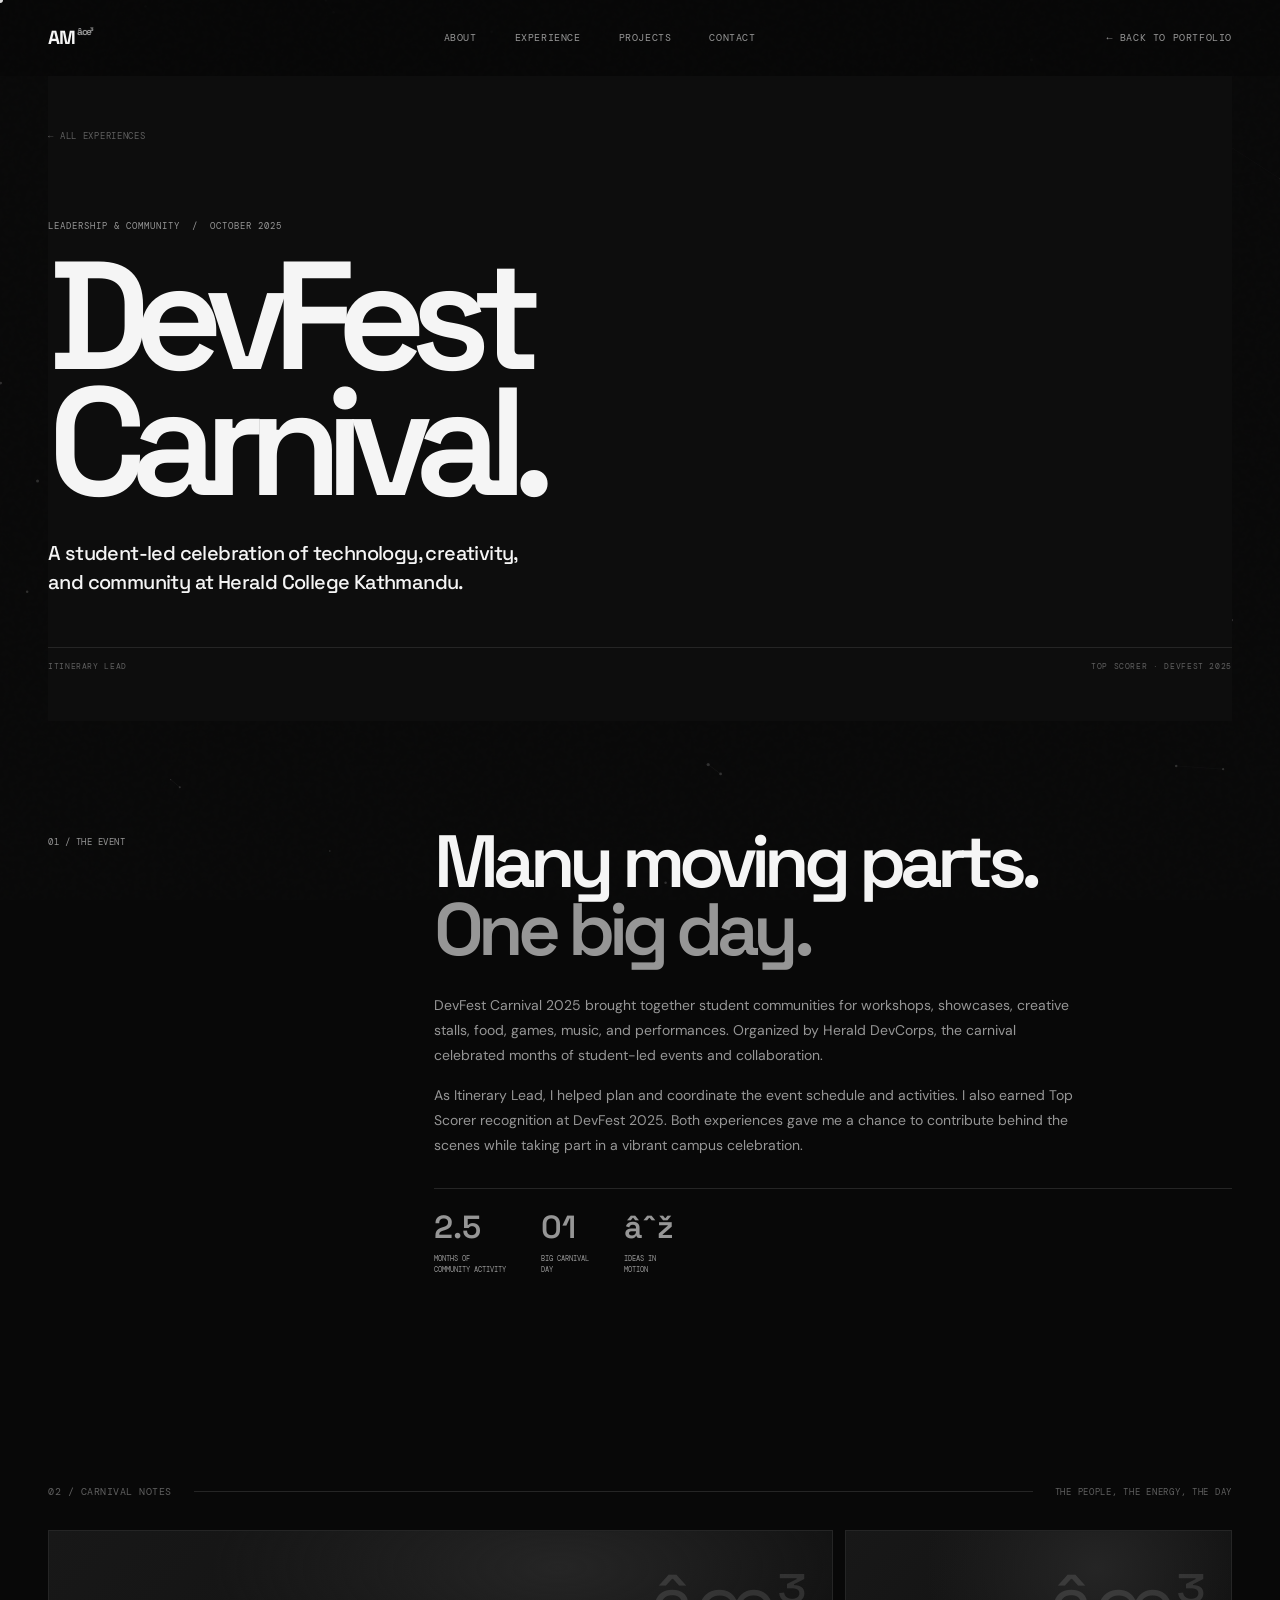
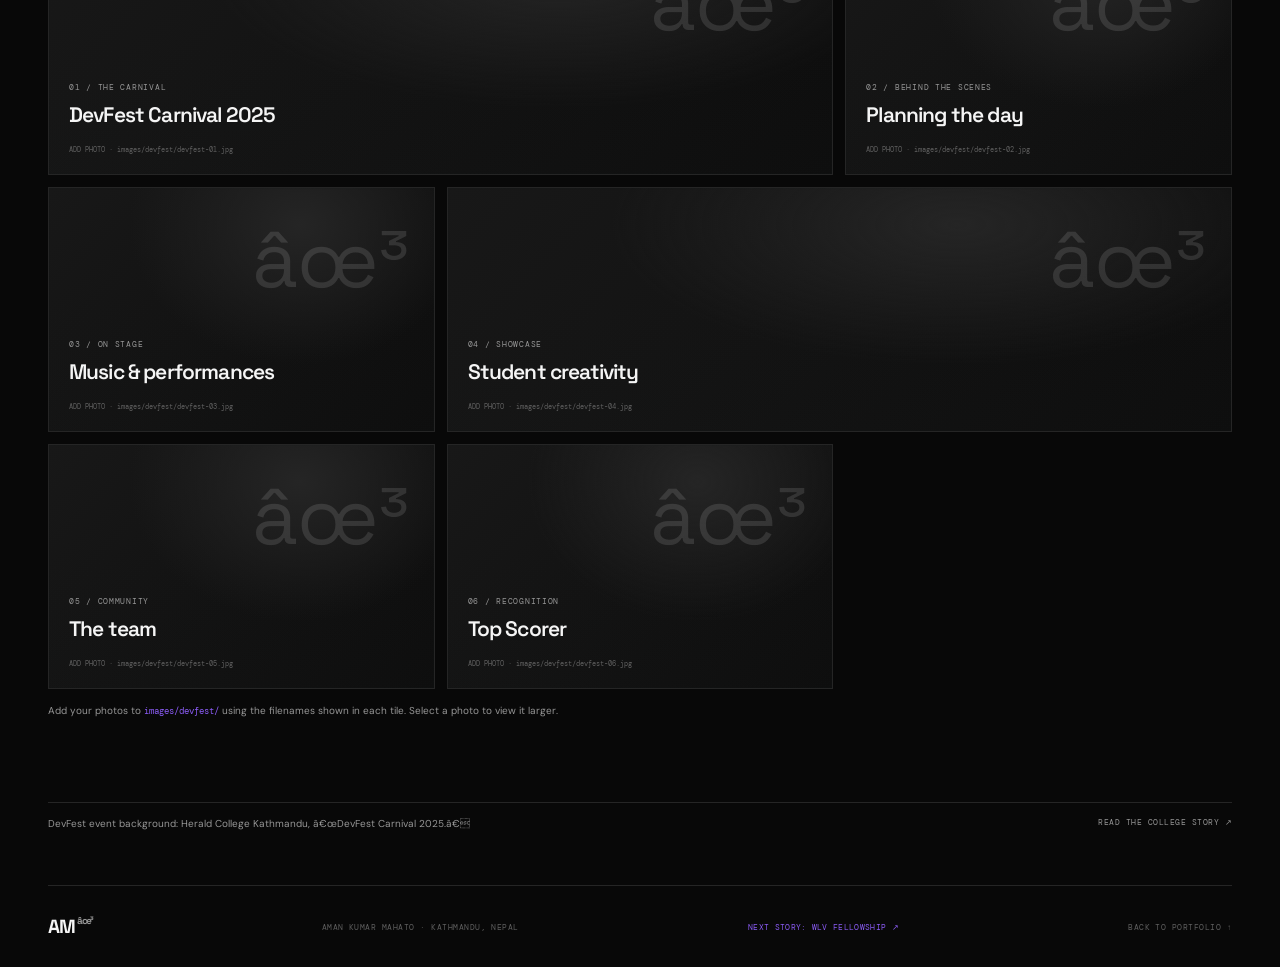
==== commit b7bfc007: "Design Changes" ====
--- a/devfest.html
+++ b/devfest.html
@@ -1,13 +1,13 @@
 <!doctype html>
 <html lang="en">
 <head>
-  <meta charset="utf-8"><meta name="viewport" content="width=device-width, initial-scale=1"><meta name="theme-color" content="#f1eee7">
+  <meta charset="utf-8"><meta name="viewport" content="width=device-width, initial-scale=1"><meta name="theme-color" content="#080808">
   <meta name="description" content="Aman Kumar Mahato's DevFest Carnival 2025 experience as Itinerary Lead and Top Scorer.">
-  <title>DevFest Carnival 2025 — Aman Kumar Mahato</title><link rel="preconnect" href="https://fonts.googleapis.com"><link rel="preconnect" href="https://fonts.gstatic.com" crossorigin><link href="https://fonts.googleapis.com/css2?family=DM+Mono:wght@400;500&family=DM+Sans:wght@400;500;600;700&family=Space+Grotesk:wght@400;500;600;700&display=swap" rel="stylesheet"><link rel="stylesheet" href="styles.css">
+  <title>DevFest Carnival 2025 â€” Aman Kumar Mahato</title><link rel="preconnect" href="https://fonts.googleapis.com"><link rel="preconnect" href="https://fonts.gstatic.com" crossorigin><link href="https://fonts.googleapis.com/css2?family=DM+Mono:wght@400;500&family=DM+Sans:wght@400;500;600;700&family=Space+Grotesk:wght@400;500;600;700&display=swap" rel="stylesheet"><link rel="stylesheet" href="styles.css">
 </head>
-<body class="story-page"><div class="grain" aria-hidden="true"></div><header class="topbar"><a class="wordmark" href="index.html"><span>AM</span><i>✳</i></a><nav><a href="index.html#about">About</a><a href="index.html#experience">Experience</a><a href="index.html#work">Projects</a><a href="index.html#contact">Contact</a></nav><a class="availability" href="index.html">← BACK TO PORTFOLIO</a><button class="menu-toggle" aria-label="Open navigation" aria-expanded="false"><b></b><b></b></button></header>
-<main><section class="story-hero story-devfest wrap"><a class="breadcrumb" href="index.html#experience">← ALL EXPERIENCES</a><div class="story-kicker">LEADERSHIP &amp; COMMUNITY&nbsp; / &nbsp;OCTOBER 2025</div><h1>DevFest<br><span>Carnival.</span></h1><p class="story-lede">A student-led celebration of technology, creativity, and community at Herald College Kathmandu.</p><div class="story-meta"><span>ITINERARY LEAD</span><span>TOP SCORER · DEVFEST 2025</span></div></section>
-<section class="story-intro wrap"><div class="story-index">01 / THE EVENT</div><div><h2>Many moving parts.<br><span>One big day.</span></h2><p>DevFest Carnival 2025 brought together student communities for workshops, showcases, creative stalls, food, games, music, and performances. Organized by Herald DevCorps, the carnival celebrated months of student-led events and collaboration.</p><p>As Itinerary Lead, I helped plan and coordinate the event schedule and activities. I also earned Top Scorer recognition at DevFest 2025. Both experiences gave me a chance to contribute behind the scenes while taking part in a vibrant campus celebration.</p><div class="devfest-stats"><div><b>2.5</b><span>MONTHS OF<br>COMMUNITY ACTIVITY</span></div><div><b>01</b><span>BIG CARNIVAL<br>DAY</span></div><div><b>∞</b><span>IDEAS IN<br>MOTION</span></div></div></div></section>
-<section class="gallery-section wrap"><div class="section-head"><span class="index">02 / CARNIVAL NOTES</span><span class="rule"></span><span class="aside">THE PEOPLE, THE ENERGY, THE DAY</span></div><div class="story-gallery devfest-gallery"><figure class="gallery-tile tile-wide"><img src="images/events/devfest-01.jpg" alt="DevFest Carnival 2025 event scene" onerror="this.hidden=true"><div class="gallery-placeholder"><span>01 / THE CARNIVAL</span><b>DevFest Carnival 2025</b><small>ADD PHOTO · images/events/devfest-01.jpg</small></div></figure><figure class="gallery-tile"><img src="images/events/devfest-02.jpg" alt="Itinerary and activity coordination" onerror="this.hidden=true"><div class="gallery-placeholder"><span>02 / BEHIND THE SCENES</span><b>Planning the day</b><small>ADD PHOTO · images/events/devfest-02.jpg</small></div></figure><figure class="gallery-tile"><img src="images/events/devfest-03.jpg" alt="DevFest event performance" onerror="this.hidden=true"><div class="gallery-placeholder"><span>03 / ON STAGE</span><b>Music &amp; performances</b><small>ADD PHOTO · images/events/devfest-03.jpg</small></div></figure><figure class="gallery-tile tile-wide"><img src="images/events/devfest-04.jpg" alt="DevFest Carnival student stall or showcase" onerror="this.hidden=true"><div class="gallery-placeholder"><span>04 / SHOWCASE</span><b>Student creativity</b><small>ADD PHOTO · images/events/devfest-04.jpg</small></div></figure><figure class="gallery-tile"><img src="images/events/devfest-05.jpg" alt="DevFest team and community" onerror="this.hidden=true"><div class="gallery-placeholder"><span>05 / COMMUNITY</span><b>The team</b><small>ADD PHOTO · images/events/devfest-05.jpg</small></div></figure><figure class="gallery-tile"><img src="images/events/devfest-06.jpg" alt="DevFest Top Scorer recognition" onerror="this.hidden=true"><div class="gallery-placeholder"><span>06 / RECOGNITION</span><b>Top Scorer</b><small>ADD PHOTO · images/events/devfest-06.jpg</small></div></figure></div><p class="gallery-note">Add your photos to <code>images/events/</code> using the filenames shown in each tile. Select a photo to view it larger.</p></section>
-<section class="source-note wrap"><p>DevFest event background: Herald College Kathmandu, “DevFest Carnival 2025.”</p><a href="https://heraldcollege.edu.np/devfest-carnival-2025" target="_blank" rel="noreferrer">READ THE COLLEGE STORY ↗</a></section></main>
-<footer class="footer wrap"><a class="wordmark" href="index.html"><span>AM</span><i>✳</i></a><span>AMAN KUMAR MAHATO · KATHMANDU, NEPAL</span><a href="fellowship.html">NEXT STORY: WLV FELLOWSHIP ↗</a><a href="index.html">BACK TO PORTFOLIO ↑</a></footer><script src="script.js"></script></body></html>
+<body class="story-page"><div class="grain" aria-hidden="true"></div><canvas class="constellation-canvas" aria-hidden="true"></canvas><header class="topbar"><a class="wordmark" href="index.html"><span>AM</span><i>âœ³</i></a><nav><a href="index.html#about">About</a><a href="index.html#experience">Experience</a><a href="index.html#work">Projects</a><a href="index.html#contact">Contact</a></nav><a class="availability" href="index.html">&#8592; BACK TO PORTFOLIO</a><button class="menu-toggle" aria-label="Open navigation" aria-expanded="false"><b></b><b></b></button></header>
+<main><section class="story-hero story-devfest wrap"><a class="breadcrumb" href="index.html#experience">&#8592; ALL EXPERIENCES</a><div class="story-kicker">LEADERSHIP &amp; COMMUNITY&nbsp; / &nbsp;OCTOBER 2025</div><h1>DevFest<br><span>Carnival.</span></h1><p class="story-lede">A student-led celebration of technology, creativity, and community at Herald College Kathmandu.</p><div class="story-meta"><span>ITINERARY LEAD</span><span>TOP SCORER &#183; DEVFEST 2025</span></div></section>
+<section class="story-intro wrap"><div class="story-index">01 / THE EVENT</div><div><h2>Many moving parts.<br><span>One big day.</span></h2><p>DevFest Carnival 2025 brought together student communities for workshops, showcases, creative stalls, food, games, music, and performances. Organized by Herald DevCorps, the carnival celebrated months of student-led events and collaboration.</p><p>As Itinerary Lead, I helped plan and coordinate the event schedule and activities. I also earned Top Scorer recognition at DevFest 2025. Both experiences gave me a chance to contribute behind the scenes while taking part in a vibrant campus celebration.</p><div class="devfest-stats"><div><b>2.5</b><span>MONTHS OF<br>COMMUNITY ACTIVITY</span></div><div><b>01</b><span>BIG CARNIVAL<br>DAY</span></div><div><b>âˆž</b><span>IDEAS IN<br>MOTION</span></div></div></div></section>
+<section class="gallery-section wrap"><div class="section-head"><span class="index">02 / CARNIVAL NOTES</span><span class="rule"></span><span class="aside">THE PEOPLE, THE ENERGY, THE DAY</span></div><div class="story-gallery devfest-gallery"><figure class="gallery-tile tile-wide"><img src="images/devfest/devfest-01.jpg" alt="DevFest Carnival 2025 event scene" onerror="this.hidden=true"><div class="gallery-placeholder"><span>01 / THE CARNIVAL</span><b>DevFest Carnival 2025</b><small>ADD PHOTO &#183; images/devfest/devfest-01.jpg</small></div></figure><figure class="gallery-tile"><img src="images/devfest/devfest-02.jpg" alt="Itinerary and activity coordination" onerror="this.hidden=true"><div class="gallery-placeholder"><span>02 / BEHIND THE SCENES</span><b>Planning the day</b><small>ADD PHOTO &#183; images/devfest/devfest-02.jpg</small></div></figure><figure class="gallery-tile"><img src="images/devfest/devfest-03.jpg" alt="DevFest event performance" onerror="this.hidden=true"><div class="gallery-placeholder"><span>03 / ON STAGE</span><b>Music &amp; performances</b><small>ADD PHOTO &#183; images/devfest/devfest-03.jpg</small></div></figure><figure class="gallery-tile tile-wide"><img src="images/devfest/devfest-04.jpg" alt="DevFest Carnival student stall or showcase" onerror="this.hidden=true"><div class="gallery-placeholder"><span>04 / SHOWCASE</span><b>Student creativity</b><small>ADD PHOTO &#183; images/devfest/devfest-04.jpg</small></div></figure><figure class="gallery-tile"><img src="images/devfest/devfest-05.jpg" alt="DevFest team and community" onerror="this.hidden=true"><div class="gallery-placeholder"><span>05 / COMMUNITY</span><b>The team</b><small>ADD PHOTO &#183; images/devfest/devfest-05.jpg</small></div></figure><figure class="gallery-tile"><img src="images/devfest/devfest-06.jpg" alt="DevFest Top Scorer recognition" onerror="this.hidden=true"><div class="gallery-placeholder"><span>06 / RECOGNITION</span><b>Top Scorer</b><small>ADD PHOTO &#183; images/devfest/devfest-06.jpg</small></div></figure></div><p class="gallery-note">Add your photos to <code>images/devfest/</code> using the filenames shown in each tile. Select a photo to view it larger.</p></section>
+<section class="source-note wrap"><p>DevFest event background: Herald College Kathmandu, â€œDevFest Carnival 2025.â€</p><a href="https://heraldcollege.edu.np/devfest-carnival-2025" target="_blank" rel="noreferrer">READ THE COLLEGE STORY &#8599;</a></section></main>
+<footer class="footer wrap"><a class="wordmark" href="index.html"><span>AM</span><i>âœ³</i></a><span>AMAN KUMAR MAHATO &#183; KATHMANDU, NEPAL</span><a href="fellowship.html">NEXT STORY: WLV FELLOWSHIP &#8599;</a><a href="index.html">BACK TO PORTFOLIO &#8593;</a></footer><script src="script.js"></script></body></html>
--- a/styles.css
+++ b/styles.css
@@ -1,4 +1,4 @@
-:root{--paper:#f1eee7;--ink:#171a1a;--blue:#30a925;--orange:#f26b3a;--line:#c9c6bd;--muted:#77766f;--mono:'DM Mono',monospace;--sans:'DM Sans',sans-serif;--display:'Space Grotesk',sans-serif}*{box-sizing:border-box}html{scroll-behavior:smooth}body{margin:0;background:var(--paper);color:var(--ink);font-family:var(--sans);-webkit-font-smoothing:antialiased}.grain{position:fixed;inset:0;pointer-events:none;opacity:.15;z-index:5;background-image:url("data:image/svg+xml,%3Csvg viewBox='0 0 180 180' xmlns='http://www.w3.org/2000/svg'%3E%3Cfilter id='n'%3E%3CfeTurbulence type='fractalNoise' baseFrequency='.88' numOctaves='3' stitchTiles='stitch'/%3E%3C/filter%3E%3Crect width='100%25' height='100%25' filter='url(%23n)' opacity='.13'/%3E%3C/svg%3E")}.wrap{width:min(1280px,calc(100% - 96px));margin:auto}.topbar{height:76px;display:flex;align-items:center;justify-content:space-between;padding:0 48px;border-bottom:1px solid var(--line);position:relative;z-index:10}.wordmark{font:700 19px var(--display);letter-spacing:-1.5px;display:flex;align-items:start;gap:3px;color:var(--ink);text-decoration:none}.wordmark i{font-size:10px;color:var(--blue);font-style:normal}.topbar nav{display:flex;gap:38px}.topbar nav a,.availability{font:10px var(--mono);text-transform:uppercase;letter-spacing:.06em;color:var(--ink);text-decoration:none}.topbar nav a{transition:color .2s}.topbar nav a:hover{color:var(--blue)}.availability{display:flex;align-items:center;gap:9px}.availability span{width:7px;height:7px;border-radius:50%;background:#86a84c;box-shadow:0 0 0 4px #86a84c20}.menu-toggle{display:none}.hero{padding:25px 0 20px}.hero-topline,.hero-bottom{display:flex;justify-content:space-between;font:9px var(--mono);letter-spacing:.08em}.asterisk{color:var(--orange);font-size:15px}.hero-grid{display:grid;grid-template-columns:1.1fr .9fr;gap:5%;align-items:center;padding:63px 0 42px}.eyebrow{font:10px var(--mono);letter-spacing:.12em;color:var(--blue);margin:0 0 25px}.hero h1{font:700 clamp(70px,11.7vw,158px)/.79 var(--display);letter-spacing:-.105em;margin:0 0 42px}.hero h1 span{color:var(--blue)}.hero h1 sup{font:11px var(--mono);letter-spacing:0;vertical-align:top;margin-left:12px}.intro-row{display:grid;grid-template-columns:72px minmax(0,400px);gap:13px;align-items:start}.index{font:10px var(--mono);color:var(--blue);letter-spacing:.05em}.intro-row p{font-size:16px;line-height:1.55;margin:0;color:#555650}.intro-row em{color:var(--ink);font-style:normal;font-weight:700}.round-link{width:100px;height:100px;border:1px solid var(--ink);border-radius:50%;display:flex;align-items:center;justify-content:center;position:relative;text-decoration:none;color:var(--ink);font:8px/1.5 var(--mono);letter-spacing:.04em;margin:37px 0 0 86px;transition:.25s}.round-link b{position:absolute;right:13px;top:11px;font:17px var(--sans)}.round-link:hover{background:var(--blue);color:white;border-color:var(--blue);transform:rotate(-9deg)}.hero-art{height:465px;background:#e2ded3;position:relative;overflow:hidden}.art-circle{position:absolute;width:440px;height:440px;border-radius:50%;background:#d5d0c2;left:50%;top:50%;transform:translate(-50%,-47%);border:1px solid #bab5a8}.art-sun{position:absolute;width:125px;height:125px;background:var(--orange);border-radius:50%;top:49px;right:74px}.art-line{position:absolute;width:1px;height:130%;background:#b9b4a8;top:-15%;left:50%;transform:rotate(34deg)}.line-two{transform:rotate(-34deg)}.portrait-mark{position:absolute;width:212px;height:260px;border-radius:48% 48% 8% 8%;background:var(--blue);color:var(--paper);left:50%;top:56%;transform:translate(-50%,-50%);display:grid;place-items:center;box-shadow:16px 17px 0 #17215e}.portrait-mark span{font:600 74px var(--display);letter-spacing:-9px;transform:translateX(-4px)}.portrait-mark i{position:absolute;right:18px;top:17px;color:var(--orange);font-style:normal;font-size:22px}.art-label{position:absolute;font:8px var(--mono);letter-spacing:.08em}.label-top{top:20px;left:20px}.label-bottom{bottom:19px;right:20px}.hero-bottom{padding:14px 0 0;border-top:1px solid var(--line);color:var(--muted)}.hero-bottom b{font-size:14px;color:var(--blue);margin-left:6px}.section{padding-top:145px;padding-bottom:140px}.section-head{display:flex;align-items:center;gap:22px}.section-head .rule{height:1px;background:var(--line);flex:1}.aside{font:9px var(--mono);letter-spacing:.08em;color:var(--muted)}.about-grid{display:grid;grid-template-columns:.95fr 1.05fr;gap:8%;margin-top:65px}.about h2,.work-title h2,.experience h2,.edu-grid h2{font:600 clamp(62px,8vw,105px)/.88 var(--display);letter-spacing:-.09em;margin:0}.about h2 span,.work-title h2 span,.experience h2 span,.edu-grid h2 span{color:var(--blue)}.about-body{max-width:530px;padding-top:10px}.about-body p{font-size:14px;line-height:1.75;color:#5d5d57;margin:0 0 17px}.about-body .large{font:500 23px/1.35 var(--display);letter-spacing:-.04em;color:var(--ink);margin:0 0 24px}.facts{display:flex;justify-content:space-between;border-top:1px solid var(--line);margin-top:36px;padding-top:18px;gap:15px}.facts div{display:grid;gap:8px}.facts small{font:8px var(--mono);letter-spacing:.07em;color:var(--muted)}.facts strong{font:11px var(--mono);font-weight:400}.marquee{overflow:hidden;background:var(--blue);color:var(--paper);white-space:nowrap;padding:21px 0;transform:rotate(-1deg) scale(1.01)}.marquee-track{font:600 18px var(--display);letter-spacing:.04em;word-spacing:9px;animation:drift 25s linear infinite}.marquee i{font-style:normal;color:#ff8c60;padding:0 20px}@keyframes drift{to{transform:translateX(-30%)}}.work-title{display:flex;justify-content:space-between;align-items:end;margin:60px 0 55px}.work-title p{width:210px;font-size:13px;line-height:1.6;color:var(--muted);margin:0 5% 9px 0}.project-list{border-top:1px solid var(--ink)}.project{display:grid;grid-template-columns:46px minmax(250px,.95fr) minmax(270px,1.05fr);gap:20px;padding:25px 0;border-bottom:1px solid var(--line);text-decoration:none;color:var(--ink);align-items:center}.project-no{font:10px var(--mono);color:var(--blue);align-self:start;padding-top:5px}.project-visual{height:250px;position:relative;overflow:hidden;display:grid;place-items:center}.project-feature .project-visual{height:330px}.inventory{background:#dadbd1}.screen{width:76%;height:66%;background:#f6f5f0;border:1px solid #252727;box-shadow:10px 12px 0 #a9aaa2;transform:rotate(-3deg);transition:transform .4s}.project:hover .screen{transform:rotate(0) scale(1.025)}.screen-bar{height:26px;border-bottom:1px solid #ddd;display:flex;align-items:center;padding:0 10px;gap:5px}.screen-bar i{width:5px;height:5px;border-radius:50%;background:#eb6d4d}.screen-bar i:nth-child(2){background:#ecbf4b}.screen-bar i:nth-child(3){background:#92b36a}.screen-bar b{font:7px var(--mono);margin-left:auto}.screen-body{display:grid;grid-template-columns:25% 1fr;gap:12px;padding:16px;height:calc(100% - 26px);position:relative}.screen-side{background:repeating-linear-gradient(to bottom,#d5d6cf 0 4px,transparent 4px 16px)}.screen-cards{display:grid;grid-template-columns:repeat(3,1fr);gap:6px;align-content:start}.screen-cards i{height:42px;background:#e7e8e1;border:1px solid #d3d4cc}.screen-cards i:first-child{background:#c3d1ff}.screen-chat{position:absolute;right:12px;bottom:12px;background:var(--blue);color:white;padding:7px 9px;font:7px var(--mono)}.visual-caption{position:absolute;bottom:13px;left:14px;font:7px var(--mono);letter-spacing:.08em}.project-info{display:flex;justify-content:space-between;align-items:center;padding:8px 4px 8px 16px}.project-type{font:8px var(--mono);letter-spacing:.08em;color:var(--blue)}.project-info h3{font:600 29px var(--display);letter-spacing:-.055em;margin:13px 0 9px}.project-info p{font-size:12px;line-height:1.6;color:var(--muted);max-width:370px;margin:0 0 16px}.tags{display:flex;gap:6px;flex-wrap:wrap}.tags i{font:8px var(--mono);font-style:normal;border:1px solid var(--line);padding:5px 7px;color:#63635c}.arrow{font:22px var(--sans);align-self:flex-start;transition:transform .2s}.project:hover .arrow{transform:translate(4px,-4px);color:var(--blue)}.plant{background:#d7e1cc}.plant-circle{width:155px;height:155px;border:1px solid #536b43;border-radius:50%;display:grid;place-items:center;color:#536b43;font-size:118px;line-height:1}.plant-leaf{position:absolute;width:57px;height:100px;border-radius:100% 0 100% 0;background:#789866;border:1px solid #536b43}.leaf-a{transform:rotate(-38deg);left:43%;top:22%}.leaf-b{transform:rotate(53deg);left:56%;top:34%;background:#97ad7b}.leaf-c{transform:rotate(-81deg);left:43%;top:47%;background:#a1b78a}.network{background:#dfd9d2}.network-orbit{position:absolute;border:1px solid #9b5c45;border-radius:50%;width:240px;height:140px;transform:rotate(30deg)}.orbit-b{transform:rotate(-30deg);border-color:#b79073}.network-node{width:83px;height:83px;border-radius:50%;background:var(--orange);display:grid;place-items:center;text-align:center;font:600 14px/.95 var(--display);color:#fff;box-shadow:0 0 0 9px #f26b3a2b;z-index:1}.sports{background:#e9d4c5}.sports-word{font:700 59px var(--display);color:#b8462d;letter-spacing:-.1em;transform:rotate(-8deg)}.sports-word span{color:#293b92}.sports-ball{position:absolute;width:63px;height:63px;border-radius:50%;background:#252723;top:24%;right:28%;box-shadow:inset -15px -6px 0 #454740}.sports-line{position:absolute;width:140%;height:1px;background:#b8462d;transform:rotate(-31deg);left:-20%}.easy{background:#d5d8eb}.easy-card{width:180px;height:148px;background:#f5f4ef;padding:15px;box-shadow:10px 10px 0 #a6a9bf;transform:rotate(4deg);transition:transform .4s}.project:hover .easy-card{transform:rotate(0)}.easy-card>span{font:600 15px var(--display);color:#4f5caa}.calendar{display:grid;grid-template-columns:repeat(3,1fr);text-align:center;margin:13px 0 8px;gap:4px}.calendar b{font:6px var(--mono);color:#777}.calendar i{font:9px var(--mono);font-style:normal;background:#e6e7f0;padding:5px}.calendar i:nth-of-type(2){background:var(--blue);color:white}.book-button{background:#4e5bb1;color:white;text-align:center;padding:7px;font:6px var(--mono)}.work-note{display:flex;justify-content:space-between;padding-top:18px;font:8px var(--mono);letter-spacing:.08em;color:var(--muted)}.experience{background:#e8e5dd;padding-left:max(48px,calc((100% - 1280px)/2));padding-right:max(48px,calc((100% - 1280px)/2));width:100%}.experience-grid{display:grid;grid-template-columns:.7fr 1.3fr;gap:8%;margin-top:68px}.experience h2{font-size:clamp(49px,6vw,75px)}.timeline article{display:grid;grid-template-columns:130px 1fr 20px;gap:15px;padding:25px 0;border-top:1px solid var(--line)}.timeline article:last-child{border-bottom:1px solid var(--line)}.timeline-date{font:8px var(--mono);color:var(--muted);padding-top:6px}.timeline h3{font:600 20px var(--display);letter-spacing:-.03em;margin:0 0 6px}.timeline p{font-size:11px;color:#686860;margin:0 0 13px}.timeline p span{color:#99978e}.timeline article>b{font:15px var(--sans);color:var(--blue)}.edu-grid{display:grid;grid-template-columns:1fr 1fr;gap:11%;margin-top:67px}.edu-grid h2{font-size:72px}.education-card{border-top:1px solid var(--ink);margin-top:38px;padding:20px 0 0}.education-card h3{font:600 20px var(--display);letter-spacing:-.035em;margin:13px 0 6px}.education-card p{font-size:11px;color:var(--muted);line-height:1.6;margin:0}.award{display:flex;justify-content:space-between;background:var(--blue);color:white;padding:11px 13px;margin:19px 0 10px;font:8px var(--mono);letter-spacing:.06em;max-width:330px}.award i{font-size:13px;color:#ff966b;font-style:normal}.education-card small{font-size:10px;color:var(--muted)}.education-card.secondary{margin-top:34px;padding-top:17px}.skills{padding-top:8px}.skills>h3{font:600 20px var(--display);margin:0 0 28px}.skill-row{display:grid;grid-template-columns:27px 130px 1fr;gap:12px;padding:14px 0;border-top:1px solid var(--line);align-items:center}.skill-row span{font:8px var(--mono);color:var(--blue)}.skill-row b{font:500 12px var(--display)}.skill-row p{font-size:10px;color:var(--muted);margin:0}.language-line{border-top:1px solid var(--ink);padding-top:17px;margin-top:20px;display:flex;justify-content:space-between}.language-line span{font:8px var(--mono);color:var(--muted)}.language-line b{font:10px var(--mono);font-weight:400}.contact{background:var(--blue);color:var(--paper);padding:55px 0 74px}.contact .section-head .index{color:#ff9873}.contact .section-head .rule{background:#6f83fa}.contact .aside{color:#d3d8ff}.contact .eyebrow{color:#ff9873;margin:85px 0 27px}.contact h2{font:600 clamp(88px,14.5vw,185px)/.77 var(--display);letter-spacing:-.11em;margin:0}.contact h2 span{color:#aebcff}.contact h2 a{font:34px var(--sans);color:#ff9873;text-decoration:none;vertical-align:top;display:inline-block;margin:5px 0 0 20px;transition:transform .2s}.contact h2 a:hover{transform:translate(5px,-5px)}.contact-bottom{display:flex;justify-content:space-between;align-items:end;border-top:1px solid #7184fa;margin-top:65px;padding-top:18px}.contact-bottom p{max-width:250px;font-size:12px;line-height:1.6;color:#d1d7ff;margin:0}.email-link{font:10px var(--mono);color:white;text-decoration:none;letter-spacing:.08em;border-bottom:1px solid #aebcff;padding-bottom:9px}.email-link b{color:#ff9873;margin-left:20px}.footer{height:82px;display:flex;justify-content:space-between;align-items:center}.footer>span,.footer>a:last-child{font:8px var(--mono);letter-spacing:.06em;color:var(--muted);text-decoration:none}.footer>a:last-child{color:var(--ink)}
+:root{--paper:#CAF0F8;--ink:#03045E;--blue:#0077B6;--orange:#00B4D8;--line:#90E0EF;--muted:#0077B6;--mono:'DM Mono',monospace;--sans:'DM Sans',sans-serif;--display:'Space Grotesk',sans-serif}*{box-sizing:border-box}html{scroll-behavior:smooth}body{margin:0;background:var(--paper);color:var(--ink);font-family:var(--sans);-webkit-font-smoothing:antialiased}.grain{position:fixed;inset:0;pointer-events:none;opacity:.15;z-index:5;background-image:url("data:image/svg+xml,%3Csvg viewBox='0 0 180 180' xmlns='http://www.w3.org/2000/svg'%3E%3Cfilter id='n'%3E%3CfeTurbulence type='fractalNoise' baseFrequency='.88' numOctaves='3' stitchTiles='stitch'/%3E%3C/filter%3E%3Crect width='100%25' height='100%25' filter='url(%23n)' opacity='.13'/%3E%3C/svg%3E")}.wrap{width:min(1280px,calc(100% - 96px));margin:auto}.topbar{height:76px;display:flex;align-items:center;justify-content:space-between;padding:0 48px;border-bottom:1px solid var(--line);position:relative;z-index:10}.wordmark{font:700 19px var(--display);letter-spacing:-1.5px;display:flex;align-items:start;gap:3px;color:var(--ink);text-decoration:none}.wordmark i{font-size:10px;color:var(--blue);font-style:normal}.topbar nav{display:flex;gap:38px}.topbar nav a,.availability{font:10px var(--mono);text-transform:uppercase;letter-spacing:.06em;color:var(--ink);text-decoration:none}.topbar nav a{transition:color .2s}.topbar nav a:hover{color:var(--blue)}.availability{display:flex;align-items:center;gap:9px}.availability span{width:7px;height:7px;border-radius:50%;background:#86a84c;box-shadow:0 0 0 4px #86a84c20}.menu-toggle{display:none}.hero{padding:25px 0 20px}.hero-topline,.hero-bottom{display:flex;justify-content:space-between;font:9px var(--mono);letter-spacing:.08em}.asterisk{color:var(--orange);font-size:15px}.hero-grid{display:grid;grid-template-columns:1.1fr .9fr;gap:5%;align-items:center;padding:63px 0 42px}.eyebrow{font:10px var(--mono);letter-spacing:.12em;color:var(--blue);margin:0 0 25px}.hero h1{font:700 clamp(70px,11.7vw,158px)/.79 var(--display);letter-spacing:-.105em;margin:0 0 42px}.hero h1 span{color:var(--blue)}.hero h1 sup{font:11px var(--mono);letter-spacing:0;vertical-align:top;margin-left:12px}.intro-row{display:grid;grid-template-columns:72px minmax(0,400px);gap:13px;align-items:start}.index{font:10px var(--mono);color:var(--blue);letter-spacing:.05em}.intro-row p{font-size:16px;line-height:1.55;margin:0;color:#555650}.intro-row em{color:var(--ink);font-style:normal;font-weight:700}.round-link{width:100px;height:100px;border:1px solid var(--ink);border-radius:50%;display:flex;align-items:center;justify-content:center;position:relative;text-decoration:none;color:var(--ink);font:8px/1.5 var(--mono);letter-spacing:.04em;margin:37px 0 0 86px;transition:.25s}.round-link b{position:absolute;right:13px;top:11px;font:17px var(--sans)}.round-link:hover{background:var(--blue);color:white;border-color:var(--blue);transform:rotate(-9deg)}.hero-art{height:465px;background:#e2ded3;position:relative;overflow:hidden}.art-circle{position:absolute;width:440px;height:440px;border-radius:50%;background:#d5d0c2;left:50%;top:50%;transform:translate(-50%,-47%);border:1px solid #bab5a8}.art-sun{position:absolute;width:125px;height:125px;background:var(--orange);border-radius:50%;top:49px;right:74px}.art-line{position:absolute;width:1px;height:130%;background:#b9b4a8;top:-15%;left:50%;transform:rotate(34deg)}.line-two{transform:rotate(-34deg)}.portrait-mark{position:absolute;width:212px;height:260px;border-radius:48% 48% 8% 8%;background:var(--blue);color:var(--paper);left:50%;top:56%;transform:translate(-50%,-50%);display:grid;place-items:center;box-shadow:16px 17px 0 #17215e}.portrait-mark span{font:600 74px var(--display);letter-spacing:-9px;transform:translateX(-4px)}.portrait-mark i{position:absolute;right:18px;top:17px;color:var(--orange);font-style:normal;font-size:22px}.art-label{position:absolute;font:8px var(--mono);letter-spacing:.08em}.label-top{top:20px;left:20px}.label-bottom{bottom:19px;right:20px}.hero-bottom{padding:14px 0 0;border-top:1px solid var(--line);color:var(--muted)}.hero-bottom b{font-size:14px;color:var(--blue);margin-left:6px}.section{padding-top:145px;padding-bottom:140px}.section-head{display:flex;align-items:center;gap:22px}.section-head .rule{height:1px;background:var(--line);flex:1}.aside{font:9px var(--mono);letter-spacing:.08em;color:var(--muted)}.about-grid{display:grid;grid-template-columns:.95fr 1.05fr;gap:8%;margin-top:65px}.about h2,.work-title h2,.experience h2,.edu-grid h2{font:600 clamp(62px,8vw,105px)/.88 var(--display);letter-spacing:-.09em;margin:0}.about h2 span,.work-title h2 span,.experience h2 span,.edu-grid h2 span{color:var(--blue)}.about-body{max-width:530px;padding-top:10px}.about-body p{font-size:14px;line-height:1.75;color:#5d5d57;margin:0 0 17px}.about-body .large{font:500 23px/1.35 var(--display);letter-spacing:-.04em;color:var(--ink);margin:0 0 24px}.facts{display:flex;justify-content:space-between;border-top:1px solid var(--line);margin-top:36px;padding-top:18px;gap:15px}.facts div{display:grid;gap:8px}.facts small{font:8px var(--mono);letter-spacing:.07em;color:var(--muted)}.facts strong{font:11px var(--mono);font-weight:400}.marquee{overflow:hidden;background:var(--blue);color:var(--paper);white-space:nowrap;padding:21px 0;transform:rotate(-1deg) scale(1.01)}.marquee-track{font:600 18px var(--display);letter-spacing:.04em;word-spacing:9px;animation:drift 25s linear infinite}.marquee i{font-style:normal;color:#ff8c60;padding:0 20px}@keyframes drift{to{transform:translateX(-30%)}}.work-title{display:flex;justify-content:space-between;align-items:end;margin:60px 0 55px}.work-title p{width:210px;font-size:13px;line-height:1.6;color:var(--muted);margin:0 5% 9px 0}.project-list{border-top:1px solid var(--ink)}.project{display:grid;grid-template-columns:46px minmax(250px,.95fr) minmax(270px,1.05fr);gap:20px;padding:25px 0;border-bottom:1px solid var(--line);text-decoration:none;color:var(--ink);align-items:center}.project-no{font:10px var(--mono);color:var(--blue);align-self:start;padding-top:5px}.project-visual{height:250px;position:relative;overflow:hidden;display:grid;place-items:center}.project-feature .project-visual{height:330px}.inventory{background:#dadbd1}.screen{width:76%;height:66%;background:#f6f5f0;border:1px solid #252727;box-shadow:10px 12px 0 #a9aaa2;transform:rotate(-3deg);transition:transform .4s}.project:hover .screen{transform:rotate(0) scale(1.025)}.screen-bar{height:26px;border-bottom:1px solid #ddd;display:flex;align-items:center;padding:0 10px;gap:5px}.screen-bar i{width:5px;height:5px;border-radius:50%;background:#eb6d4d}.screen-bar i:nth-child(2){background:#ecbf4b}.screen-bar i:nth-child(3){background:#92b36a}.screen-bar b{font:7px var(--mono);margin-left:auto}.screen-body{display:grid;grid-template-columns:25% 1fr;gap:12px;padding:16px;height:calc(100% - 26px);position:relative}.screen-side{background:repeating-linear-gradient(to bottom,#d5d6cf 0 4px,transparent 4px 16px)}.screen-cards{display:grid;grid-template-columns:repeat(3,1fr);gap:6px;align-content:start}.screen-cards i{height:42px;background:#e7e8e1;border:1px solid #d3d4cc}.screen-cards i:first-child{background:#c3d1ff}.screen-chat{position:absolute;right:12px;bottom:12px;background:var(--blue);color:white;padding:7px 9px;font:7px var(--mono)}.visual-caption{position:absolute;bottom:13px;left:14px;font:7px var(--mono);letter-spacing:.08em}.project-info{display:flex;justify-content:space-between;align-items:center;padding:8px 4px 8px 16px}.project-type{font:8px var(--mono);letter-spacing:.08em;color:var(--blue)}.project-info h3{font:600 29px var(--display);letter-spacing:-.055em;margin:13px 0 9px}.project-info p{font-size:12px;line-height:1.6;color:var(--muted);max-width:370px;margin:0 0 16px}.tags{display:flex;gap:6px;flex-wrap:wrap}.tags i{font:8px var(--mono);font-style:normal;border:1px solid var(--line);padding:5px 7px;color:#63635c}.arrow{font:22px var(--sans);align-self:flex-start;transition:transform .2s}.project:hover .arrow{transform:translate(4px,-4px);color:var(--blue)}.plant{background:#d7e1cc}.plant-circle{width:155px;height:155px;border:1px solid #536b43;border-radius:50%;display:grid;place-items:center;color:#536b43;font-size:118px;line-height:1}.plant-leaf{position:absolute;width:57px;height:100px;border-radius:100% 0 100% 0;background:#789866;border:1px solid #536b43}.leaf-a{transform:rotate(-38deg);left:43%;top:22%}.leaf-b{transform:rotate(53deg);left:56%;top:34%;background:#97ad7b}.leaf-c{transform:rotate(-81deg);left:43%;top:47%;background:#a1b78a}.network{background:#dfd9d2}.network-orbit{position:absolute;border:1px solid #9b5c45;border-radius:50%;width:240px;height:140px;transform:rotate(30deg)}.orbit-b{transform:rotate(-30deg);border-color:#b79073}.network-node{width:83px;height:83px;border-radius:50%;background:var(--orange);display:grid;place-items:center;text-align:center;font:600 14px/.95 var(--display);color:#fff;box-shadow:0 0 0 9px #f26b3a2b;z-index:1}.sports{background:#e9d4c5}.sports-word{font:700 59px var(--display);color:#b8462d;letter-spacing:-.1em;transform:rotate(-8deg)}.sports-word span{color:#293b92}.sports-ball{position:absolute;width:63px;height:63px;border-radius:50%;background:#252723;top:24%;right:28%;box-shadow:inset -15px -6px 0 #454740}.sports-line{position:absolute;width:140%;height:1px;background:#b8462d;transform:rotate(-31deg);left:-20%}.easy{background:#d5d8eb}.easy-card{width:180px;height:148px;background:#f5f4ef;padding:15px;box-shadow:10px 10px 0 #a6a9bf;transform:rotate(4deg);transition:transform .4s}.project:hover .easy-card{transform:rotate(0)}.easy-card>span{font:600 15px var(--display);color:#4f5caa}.calendar{display:grid;grid-template-columns:repeat(3,1fr);text-align:center;margin:13px 0 8px;gap:4px}.calendar b{font:6px var(--mono);color:#777}.calendar i{font:9px var(--mono);font-style:normal;background:#e6e7f0;padding:5px}.calendar i:nth-of-type(2){background:var(--blue);color:white}.book-button{background:#4e5bb1;color:white;text-align:center;padding:7px;font:6px var(--mono)}.work-note{display:flex;justify-content:space-between;padding-top:18px;font:8px var(--mono);letter-spacing:.08em;color:var(--muted)}.experience{background:#e8e5dd;padding-left:max(48px,calc((100% - 1280px)/2));padding-right:max(48px,calc((100% - 1280px)/2));width:100%}.experience-grid{display:grid;grid-template-columns:.7fr 1.3fr;gap:8%;margin-top:68px}.experience h2{font-size:clamp(49px,6vw,75px)}.timeline article{display:grid;grid-template-columns:130px 1fr 20px;gap:15px;padding:25px 0;border-top:1px solid var(--line)}.timeline article:last-child{border-bottom:1px solid var(--line)}.timeline-date{font:8px var(--mono);color:var(--muted);padding-top:6px}.timeline h3{font:600 20px var(--display);letter-spacing:-.03em;margin:0 0 6px}.timeline p{font-size:11px;color:#686860;margin:0 0 13px}.timeline p span{color:#99978e}.timeline article>b{font:15px var(--sans);color:var(--blue)}.edu-grid{display:grid;grid-template-columns:1fr 1fr;gap:11%;margin-top:67px}.edu-grid h2{font-size:72px}.education-card{border-top:1px solid var(--ink);margin-top:38px;padding:20px 0 0}.education-card h3{font:600 20px var(--display);letter-spacing:-.035em;margin:13px 0 6px}.education-card p{font-size:11px;color:var(--muted);line-height:1.6;margin:0}.award{display:flex;justify-content:space-between;background:var(--blue);color:white;padding:11px 13px;margin:19px 0 10px;font:8px var(--mono);letter-spacing:.06em;max-width:330px}.award i{font-size:13px;color:#ff966b;font-style:normal}.education-card small{font-size:10px;color:var(--muted)}.education-card.secondary{margin-top:34px;padding-top:17px}.skills{padding-top:8px}.skills>h3{font:600 20px var(--display);margin:0 0 28px}.skill-row{display:grid;grid-template-columns:27px 130px 1fr;gap:12px;padding:14px 0;border-top:1px solid var(--line);align-items:center}.skill-row span{font:8px var(--mono);color:var(--blue)}.skill-row b{font:500 12px var(--display)}.skill-row p{font-size:10px;color:var(--muted);margin:0}.language-line{border-top:1px solid var(--ink);padding-top:17px;margin-top:20px;display:flex;justify-content:space-between}.language-line span{font:8px var(--mono);color:var(--muted)}.language-line b{font:10px var(--mono);font-weight:400}.contact{background:var(--blue);color:var(--paper);padding:55px 0 74px}.contact .section-head .index{color:#ff9873}.contact .section-head .rule{background:#6f83fa}.contact .aside{color:#d3d8ff}.contact .eyebrow{color:#ff9873;margin:85px 0 27px}.contact h2{font:600 clamp(88px,14.5vw,185px)/.77 var(--display);letter-spacing:-.11em;margin:0}.contact h2 span{color:#aebcff}.contact h2 a{font:34px var(--sans);color:#ff9873;text-decoration:none;vertical-align:top;display:inline-block;margin:5px 0 0 20px;transition:transform .2s}.contact h2 a:hover{transform:translate(5px,-5px)}.contact-bottom{display:flex;justify-content:space-between;align-items:end;border-top:1px solid #7184fa;margin-top:65px;padding-top:18px}.contact-bottom p{max-width:250px;font-size:12px;line-height:1.6;color:#d1d7ff;margin:0}.email-link{font:10px var(--mono);color:white;text-decoration:none;letter-spacing:.08em;border-bottom:1px solid #aebcff;padding-bottom:9px}.email-link b{color:#ff9873;margin-left:20px}.footer{height:82px;display:flex;justify-content:space-between;align-items:center}.footer>span,.footer>a:last-child{font:8px var(--mono);letter-spacing:.06em;color:var(--muted);text-decoration:none}.footer>a:last-child{color:var(--ink)}
 @media(max-width:850px){.wrap{width:calc(100% - 48px)}.topbar{padding:0 24px}.topbar nav{gap:18px}.availability{display:none}.hero-grid{grid-template-columns:1fr .8fr;gap:3%}.hero-art{height:380px}.art-circle{width:350px;height:350px}.portrait-mark{width:170px;height:215px}.experience{padding-left:24px;padding-right:24px}.project{grid-template-columns:30px minmax(220px,.9fr) minmax(230px,1.1fr);gap:12px}.project-visual{height:215px}.project-feature .project-visual{height:280px}.experience-grid{gap:4%}.timeline article{grid-template-columns:105px 1fr 15px}.edu-grid{gap:6%}.skill-row{grid-template-columns:20px 104px 1fr;gap:7px}}
 @media(max-width:620px){.wrap{width:calc(100% - 40px)}.topbar{height:64px;padding:0 20px}.topbar nav{display:none;position:absolute;top:63px;left:0;right:0;background:var(--paper);border-bottom:1px solid var(--line);padding:25px 20px;flex-direction:column;gap:20px}.topbar nav.open{display:flex}.menu-toggle{display:flex;background:none;border:0;flex-direction:column;gap:5px;padding:8px}.menu-toggle b{width:22px;height:1px;background:var(--ink)}.hero{padding-top:19px}.hero-topline{font-size:8px}.hero-grid{display:flex;flex-direction:column;align-items:stretch;padding:51px 0 30px;gap:38px}.hero h1{font-size:clamp(67px,18vw,112px);margin-bottom:31px}.hero .eyebrow{font-size:8px}.intro-row{grid-template-columns:55px 1fr}.intro-row p{font-size:14px}.round-link{position:absolute;margin:0;width:78px;height:78px;right:22px;top:435px;font-size:7px}.round-link b{font-size:14px}.hero-art{height:310px;margin-top:8px}.art-circle{width:290px;height:290px}.art-sun{width:83px;height:83px;top:32px;right:40px}.portrait-mark{width:140px;height:180px}.portrait-mark span{font-size:54px}.hero-bottom{font-size:7px}.section{padding-top:92px;padding-bottom:90px}.section-head{gap:11px}.section-head .index,.aside{font-size:7px}.about-grid{grid-template-columns:1fr;gap:32px;margin-top:45px}.about h2,.work-title h2{font-size:72px}.about-body{padding:0}.about-body .large{font-size:21px}.facts{gap:10px}.facts strong{font-size:9px}.marquee{padding:16px 0}.marquee-track{font-size:14px}.work-title{display:block;margin:45px 0 35px}.work-title p{width:auto;margin:21px 0 0}.project{grid-template-columns:25px 1fr;gap:10px;padding:18px 0 22px}.project-no{grid-column:1;grid-row:1}.project-visual{grid-column:2;height:220px}.project-feature .project-visual{height:245px}.project-info{grid-column:2;padding:6px 1px 0}.project-info h3{font-size:25px}.project-info p{font-size:11px}.arrow{font-size:18px}.work-note{font-size:7px;gap:12px}.experience{padding:0 20px}.experience-grid{grid-template-columns:1fr;gap:38px;margin-top:45px}.experience h2{font-size:59px}.timeline article{grid-template-columns:1fr 20px;gap:7px;padding:19px 0}.timeline-date{grid-column:1}.timeline article>div{grid-column:1}.timeline article>b{grid-column:2;grid-row:1}.edu-grid{grid-template-columns:1fr;gap:48px;margin-top:45px}.edu-grid h2{font-size:62px}.education-card{margin-top:28px}.skills{padding-top:0}.skill-row{grid-template-columns:22px 100px 1fr}.skill-row p{font-size:9px;line-height:1.5}.contact{padding:38px 0 50px}.contact .eyebrow{margin:67px 0 24px;font-size:8px}.contact h2{font-size:clamp(76px,19vw,120px)}.contact h2 a{font-size:24px;margin-left:9px}.contact-bottom{display:block;margin-top:45px}.contact-bottom p{margin-bottom:23px}.email-link{font-size:9px}.footer{height:auto;min-height:90px;display:grid;grid-template-columns:1fr 1fr;gap:14px;padding-top:18px;padding-bottom:18px}.footer>span:nth-of-type(1){text-align:right}.footer>span:nth-of-type(2){text-align:right}.footer>span,.footer>a:last-child{font-size:7px}}
 
@@ -9,7 +9,7 @@
 
 /* Portrait, editorial story pages, and interactions */
 .profile-frame{background:#d9d5cc;isolation:isolate;border:0;padding:0;text-align:left;display:block;width:100%;color:white;font:inherit;cursor:pointer}.profile-frame:before{content:"";position:absolute;inset:0;z-index:1;background:linear-gradient(180deg,#1118,transparent 24%,transparent 68%,#1119);pointer-events:none}.profile-photo{position:absolute;inset:0;width:100%;height:100%;object-fit:cover;object-position:50% 24%;filter:grayscale(1);transform:scale(1.005);transition:filter .65s cubic-bezier(.2,.8,.2,1),transform .8s cubic-bezier(.2,.8,.2,1)}.profile-frame:hover .profile-photo,.profile-frame:focus-visible .profile-photo,.profile-frame.is-color .profile-photo{filter:grayscale(0);transform:scale(1.045)}.profile-frame .art-label,.photo-hint{z-index:2;color:white;text-shadow:0 1px 10px #0008}.profile-frame .label-top{top:20px;left:20px}.profile-frame .label-bottom{bottom:19px;right:20px}.photo-hint{position:absolute;z-index:2;left:20px;bottom:20px;background:#171a1acc;padding:9px 11px;font:8px var(--mono);letter-spacing:.06em;opacity:.88;transition:opacity .2s}.photo-hint b{color:#ff9873;margin-left:10px}.profile-frame:hover .photo-hint,.profile-frame:focus-visible .photo-hint,.profile-frame.is-color .photo-hint{opacity:0}.profile-frame:focus-visible{outline:2px solid var(--blue);outline-offset:4px}.leadership-link{display:grid;grid-template-columns:78px 1fr 20px;gap:16px;padding:19px 0;border-top:1px solid var(--line);text-decoration:none;color:inherit;transition:padding .25s,background .25s}.leadership-link:last-child{border-bottom:1px solid var(--line)}.leadership-link>span{font:8px var(--mono);color:var(--blue);padding-top:5px}.leadership-link h3{font:600 18px var(--display);letter-spacing:-.035em;margin:0 0 5px}.leadership-link p{font:10px var(--mono);color:#77766f;margin:0 0 8px}.leadership-link small{font-size:10px;line-height:1.55;color:#77766f;display:block;max-width:420px}.leadership-link>i{font-style:normal;color:var(--blue);font-size:16px;transition:transform .25s}.leadership-link:hover{padding-left:10px;padding-right:10px;background:#e8e5dd}.leadership-link:hover>i{transform:translate(3px,-3px)}
-.story-page{--blue:#304de8}.story-hero{padding-top:47px;padding-bottom:50px;position:relative}.breadcrumb{display:inline-block;color:var(--muted);font:9px var(--mono);text-decoration:none;letter-spacing:.08em;margin-bottom:78px}.breadcrumb:hover{color:var(--blue)}.story-kicker{font:9px var(--mono);letter-spacing:.11em;color:var(--blue);margin-bottom:22px}.story-hero h1{font:600 clamp(72px,12vw,154px)/.82 var(--display);letter-spacing:-.105em;margin:0;max-width:1080px}.story-hero h1 span{color:var(--blue)}.story-lede{font:500 20px/1.45 var(--display);letter-spacing:-.03em;max-width:500px;margin:33px 0 50px}.story-meta{border-top:1px solid var(--line);padding-top:13px;display:flex;justify-content:space-between;font:8px var(--mono);letter-spacing:.08em;color:var(--muted)}.story-scholar{background:linear-gradient(120deg,#e7e4dc 0 62%,#daddd2 62%)}.story-scholar h1 span{color:#bf663c}.story-devfest{background:linear-gradient(115deg,#dbe0ec 0 64%,#eddfcf 64%)}.story-devfest h1 span{color:#e16439}.story-intro{padding-top:107px;padding-bottom:108px;display:grid;grid-template-columns:.55fr 1.45fr;gap:7%}.story-index{font:9px var(--mono);letter-spacing:.06em;color:var(--blue);padding-top:8px}.story-intro h2{font:600 clamp(45px,6vw,74px)/.92 var(--display);letter-spacing:-.08em;margin:0 0 29px}.story-intro h2 span{color:var(--blue)}.story-intro p{font-size:14px;line-height:1.8;color:#5d5d57;max-width:650px}.visit-strip{display:grid;grid-template-columns:repeat(4,1fr);background:var(--blue);color:#f1eee7;padding:26px max(48px,calc((100% - 1280px)/2));gap:16px}.visit-strip>div{display:grid;grid-template-columns:28px 1fr;align-items:start;gap:8px;border-right:1px solid #ffffff40;padding-right:15px}.visit-strip>div:last-child{border:0}.visit-strip span{font:8px var(--mono);color:#ff9873;padding-top:4px}.visit-strip b{font:500 16px/1.15 var(--display);letter-spacing:-.04em}.visit-strip small{grid-column:2;font:7px var(--mono);color:#d2d8ff;margin-top:5px}.gallery-section{padding-top:102px;padding-bottom:75px}.story-gallery{display:grid;grid-template-columns:repeat(3,1fr);grid-auto-rows:245px;gap:12px;margin-top:32px}.gallery-tile{margin:0;position:relative;overflow:hidden;background:#e1ddd4;cursor:zoom-in;isolation:isolate}.gallery-tile:before{content:"";position:absolute;inset:0;z-index:1;border:1px solid #171a1a15;pointer-events:none}.gallery-tile:after{content:"";position:absolute;inset:45% 0 0;background:linear-gradient(transparent,#171a1a35);z-index:1;opacity:.5;pointer-events:none}.gallery-tile img{position:absolute;width:100%;height:100%;inset:0;object-fit:cover;transition:transform .65s cubic-bezier(.2,.8,.2,1),filter .4s;z-index:0}.gallery-tile:hover img{transform:scale(1.045)}.gallery-tile img:not([hidden])+.gallery-placeholder{display:none}.gallery-placeholder{height:100%;padding:20px;display:flex;flex-direction:column;justify-content:flex-end;position:relative;background:radial-gradient(ellipse at 70% 25%,#ffffff9c,transparent 37%),linear-gradient(135deg,#d9d4c9,#c8d0c9 56%,#b9c1ce)}.gallery-tile:nth-child(3n+2) .gallery-placeholder{background:radial-gradient(ellipse at 30% 20%,#fff9,transparent 40%),linear-gradient(135deg,#e3d5c7,#d5cfc2 55%,#c8d4da)}.gallery-tile:nth-child(3n) .gallery-placeholder{background:radial-gradient(ellipse at 66% 27%,#fff9,transparent 38%),linear-gradient(135deg,#d0d9d3,#c7c7b7 60%,#d7c5b7)}.gallery-placeholder:before{content:"✳";position:absolute;top:20px;right:25px;color:#304de866;font:80px var(--display)}.gallery-placeholder>span{font:8px var(--mono);color:var(--blue);letter-spacing:.09em;position:relative;z-index:2}.gallery-placeholder>b{font:600 21px var(--display);letter-spacing:-.04em;margin:9px 0 17px;position:relative;z-index:2}.gallery-placeholder small{font:7px var(--mono);color:#555950;position:relative;z-index:2}.tile-wide{grid-column:span 2}.gallery-note{font-size:10px;color:var(--muted);margin-top:15px}.gallery-note code{font:9px var(--mono);color:var(--blue)}.source-note{display:flex;justify-content:space-between;gap:18px;border-top:1px solid var(--line);padding-top:14px;padding-bottom:55px}.source-note p{font-size:10px;color:var(--muted);margin:0}.source-note a{font:8px var(--mono);color:var(--blue);text-decoration:none;letter-spacing:.06em;white-space:nowrap}.award-stamp{width:190px;height:105px;background:var(--blue);color:white;padding:13px 16px;display:flex;align-items:center;gap:12px;margin:28px 0 0;transform:rotate(-2deg);box-shadow:7px 7px 0 #171a1a17}.award-stamp>span{font:600 37px var(--display);letter-spacing:-.09em}.award-stamp small{font:7px/1.6 var(--mono)}.award-stamp i{font-style:normal;color:#ff9873;margin-left:auto;font-size:20px}.devfest-stats{display:flex;gap:35px;border-top:1px solid var(--line);padding-top:18px;margin-top:30px}.devfest-stats div{display:grid;gap:7px}.devfest-stats b{font:600 32px var(--display);color:var(--blue)}.devfest-stats span{font:7px/1.5 var(--mono);color:var(--muted)}.lightbox{position:fixed;inset:0;z-index:50;background:#101212ed;display:grid;place-items:center;padding:35px;opacity:0;visibility:hidden;transition:opacity .25s,visibility .25s}.lightbox.open{opacity:1;visibility:visible}.lightbox img{max-width:min(100%,1200px);max-height:85vh;object-fit:contain;box-shadow:0 20px 80px #0008}.lightbox button{position:absolute;top:20px;right:25px;background:none;border:0;color:white;font:30px var(--sans);cursor:pointer}.scroll-progress{position:fixed;z-index:60;left:0;top:0;width:100%;height:3px;pointer-events:none}.scroll-progress span{height:100%;width:0;background:var(--orange);display:block;transition:width .08s linear}.story-page .footer{min-height:82px}.story-page .footer>a:nth-last-child(2){font:8px var(--mono);color:var(--blue);text-decoration:none;letter-spacing:.04em}
+.story-page{--blue:#0077B6}.story-hero{padding-top:47px;padding-bottom:50px;position:relative}.breadcrumb{display:inline-block;color:var(--muted);font:9px var(--mono);text-decoration:none;letter-spacing:.08em;margin-bottom:78px}.breadcrumb:hover{color:var(--blue)}.story-kicker{font:9px var(--mono);letter-spacing:.11em;color:var(--blue);margin-bottom:22px}.story-hero h1{font:600 clamp(72px,12vw,154px)/.82 var(--display);letter-spacing:-.105em;margin:0;max-width:1080px}.story-hero h1 span{color:var(--blue)}.story-lede{font:500 20px/1.45 var(--display);letter-spacing:-.03em;max-width:500px;margin:33px 0 50px}.story-meta{border-top:1px solid var(--line);padding-top:13px;display:flex;justify-content:space-between;font:8px var(--mono);letter-spacing:.08em;color:var(--muted)}.story-scholar{background:linear-gradient(120deg,#e7e4dc 0 62%,#daddd2 62%)}.story-scholar h1 span{color:#bf663c}.story-devfest{background:linear-gradient(115deg,#dbe0ec 0 64%,#eddfcf 64%)}.story-devfest h1 span{color:#e16439}.story-intro{padding-top:107px;padding-bottom:108px;display:grid;grid-template-columns:.55fr 1.45fr;gap:7%}.story-index{font:9px var(--mono);letter-spacing:.06em;color:var(--blue);padding-top:8px}.story-intro h2{font:600 clamp(45px,6vw,74px)/.92 var(--display);letter-spacing:-.08em;margin:0 0 29px}.story-intro h2 span{color:var(--blue)}.story-intro p{font-size:14px;line-height:1.8;color:#5d5d57;max-width:650px}.visit-strip{display:grid;grid-template-columns:repeat(4,1fr);background:var(--blue);color:#f1eee7;padding:26px max(48px,calc((100% - 1280px)/2));gap:16px}.visit-strip>div{display:grid;grid-template-columns:28px 1fr;align-items:start;gap:8px;border-right:1px solid #ffffff40;padding-right:15px}.visit-strip>div:last-child{border:0}.visit-strip span{font:8px var(--mono);color:#ff9873;padding-top:4px}.visit-strip b{font:500 16px/1.15 var(--display);letter-spacing:-.04em}.visit-strip small{grid-column:2;font:7px var(--mono);color:#d2d8ff;margin-top:5px}.gallery-section{padding-top:102px;padding-bottom:75px}.story-gallery{display:grid;grid-template-columns:repeat(3,1fr);grid-auto-rows:245px;gap:12px;margin-top:32px}.gallery-tile{margin:0;position:relative;overflow:hidden;background:#e1ddd4;cursor:zoom-in;isolation:isolate}.gallery-tile:before{content:"";position:absolute;inset:0;z-index:1;border:1px solid #171a1a15;pointer-events:none}.gallery-tile:after{content:"";position:absolute;inset:45% 0 0;background:linear-gradient(transparent,#171a1a35);z-index:1;opacity:.5;pointer-events:none}.gallery-tile img{position:absolute;width:100%;height:100%;inset:0;object-fit:cover;transition:transform .65s cubic-bezier(.2,.8,.2,1),filter .4s;z-index:0}.gallery-tile:hover img{transform:scale(1.045)}.gallery-tile img:not([hidden])+.gallery-placeholder{display:none}.gallery-placeholder{height:100%;padding:20px;display:flex;flex-direction:column;justify-content:flex-end;position:relative;background:radial-gradient(ellipse at 70% 25%,#ffffff9c,transparent 37%),linear-gradient(135deg,#d9d4c9,#c8d0c9 56%,#b9c1ce)}.gallery-tile:nth-child(3n+2) .gallery-placeholder{background:radial-gradient(ellipse at 30% 20%,#fff9,transparent 40%),linear-gradient(135deg,#e3d5c7,#d5cfc2 55%,#c8d4da)}.gallery-tile:nth-child(3n) .gallery-placeholder{background:radial-gradient(ellipse at 66% 27%,#fff9,transparent 38%),linear-gradient(135deg,#d0d9d3,#c7c7b7 60%,#d7c5b7)}.gallery-placeholder:before{content:"âœ³";position:absolute;top:20px;right:25px;color:#304de866;font:80px var(--display)}.gallery-placeholder>span{font:8px var(--mono);color:var(--blue);letter-spacing:.09em;position:relative;z-index:2}.gallery-placeholder>b{font:600 21px var(--display);letter-spacing:-.04em;margin:9px 0 17px;position:relative;z-index:2}.gallery-placeholder small{font:7px var(--mono);color:#555950;position:relative;z-index:2}.tile-wide{grid-column:span 2}.gallery-note{font-size:10px;color:var(--muted);margin-top:15px}.gallery-note code{font:9px var(--mono);color:var(--blue)}.source-note{display:flex;justify-content:space-between;gap:18px;border-top:1px solid var(--line);padding-top:14px;padding-bottom:55px}.source-note p{font-size:10px;color:var(--muted);margin:0}.source-note a{font:8px var(--mono);color:var(--blue);text-decoration:none;letter-spacing:.06em;white-space:nowrap}.award-stamp{width:190px;height:105px;background:var(--blue);color:white;padding:13px 16px;display:flex;align-items:center;gap:12px;margin:28px 0 0;transform:rotate(-2deg);box-shadow:7px 7px 0 #171a1a17}.award-stamp>span{font:600 37px var(--display);letter-spacing:-.09em}.award-stamp small{font:7px/1.6 var(--mono)}.award-stamp i{font-style:normal;color:#ff9873;margin-left:auto;font-size:20px}.devfest-stats{display:flex;gap:35px;border-top:1px solid var(--line);padding-top:18px;margin-top:30px}.devfest-stats div{display:grid;gap:7px}.devfest-stats b{font:600 32px var(--display);color:var(--blue)}.devfest-stats span{font:7px/1.5 var(--mono);color:var(--muted)}.lightbox{position:fixed;inset:0;z-index:50;background:#101212ed;display:grid;place-items:center;padding:35px;opacity:0;visibility:hidden;transition:opacity .25s,visibility .25s}.lightbox.open{opacity:1;visibility:visible}.lightbox img{max-width:min(100%,1200px);max-height:85vh;object-fit:contain;box-shadow:0 20px 80px #0008}.lightbox button{position:absolute;top:20px;right:25px;background:none;border:0;color:white;font:30px var(--sans);cursor:pointer}.scroll-progress{position:fixed;z-index:60;left:0;top:0;width:100%;height:3px;pointer-events:none}.scroll-progress span{height:100%;width:0;background:var(--orange);display:block;transition:width .08s linear}.story-page .footer{min-height:82px}.story-page .footer>a:nth-last-child(2){font:8px var(--mono);color:var(--blue);text-decoration:none;letter-spacing:.04em}
 .reveal-ready .reveal{opacity:0;transform:translateY(20px);transition:opacity .65s ease,transform .65s cubic-bezier(.2,.8,.2,1)}.reveal-ready .reveal.is-visible{opacity:1;transform:translateY(0)}
 .trip-gallery .gallery-tile:first-child img{object-position:50% 72%}
 .trip-gallery{grid-template-columns:repeat(4,minmax(0,1fr));grid-auto-rows:160px;grid-auto-flow:dense}.trip-gallery .gallery-portrait{grid-row:span 2}.trip-gallery .gallery-landscape{grid-column:span 2;grid-row:span 2}.trip-gallery .gallery-tile:first-child img{object-position:50% 72%}
@@ -46,3 +46,26 @@
 .timeline .company-group>b{font:15px var(--sans);color:var(--blue)}
 @media(max-width:850px){.timeline .company-group{grid-template-columns:105px 1fr 15px}.company-roles article{grid-template-columns:90px 1fr}}
 @media(max-width:620px){.timeline .company-group{grid-template-columns:1fr 20px;gap:7px;padding:19px 0}.timeline .company-group>.timeline-date{grid-column:1}.company-content{grid-column:1}.timeline .company-group>b{grid-column:2;grid-row:1}.company-roles{margin-top:12px}.company-roles article{grid-template-columns:1fr;gap:5px}}
+
+/* Palette accents and dark section */
+.contact{background:#03045E;color:#CAF0F8}.contact .section-head .index,.contact .contact-bottom p{color:#90E0EF}.contact .section-head .rule,.contact-bottom{border-color:#0077B6;background-color:transparent}.contact .aside{color:#90E0EF}.contact .eyebrow,.contact h2 a,.email-link b{color:#00B4D8}.contact h2 span{color:#90E0EF}.email-link{color:#CAF0F8;border-color:#90E0EF}.round-link:hover,.screen-chat,.award,.award-stamp{color:#11110F}.marquee{color:#11110F}.visit-strip{color:#11110F}.gallery-placeholder:before{color:#0077B666}.leadership-link:hover{background:#E8E4D8}
+
+/* Monochrome editorial system */
+:root{--bg:#080808;--surface:#0D0D0D;--surface-card:#121212;--surface-raised:#181818;--text-primary:#F5F5F5;--text-secondary:#969696;--text-muted:#5F5F5F;--border:#252525;--accent:#8B5CF6;--accent-soft:#A78BFA;--accent-glow:rgba(139,92,246,.20);--accent-border:rgba(139,92,246,.55);--text-white-soft:rgba(245,245,245,.16);--overlay-dark:rgba(8,8,8,.65);--paper:var(--bg);--ink:var(--text-primary);--blue:var(--accent);--orange:var(--accent-soft);--line:var(--border);--muted:var(--text-secondary)}
+html{background:var(--bg);scroll-padding-top:90px}body{background:var(--bg);color:var(--text-primary)}.constellation-canvas{position:fixed;inset:0;width:100%;height:100%;z-index:0;pointer-events:none}.grain{z-index:1;opacity:.075;mix-blend-mode:screen}.topbar,main,.footer{position:relative;z-index:2}.topbar{background:rgba(8,8,8,.86);border-color:transparent;backdrop-filter:blur(0);transition:background .3s,border-color .3s,backdrop-filter .3s}.topbar.is-scrolled{background:rgba(8,8,8,.9);border-color:var(--border);backdrop-filter:blur(12px)}.wordmark,.topbar nav a,.availability{color:var(--text-secondary)}.wordmark span,.topbar nav a:hover,.topbar nav a[aria-current="location"],.availability:hover{color:var(--text-primary)}.availability span{background:var(--text-secondary);box-shadow:none}.topbar nav a{position:relative;transition:color .2s}.topbar nav a[aria-current="location"]:after{content:"";position:absolute;left:0;right:0;bottom:-9px;height:2px;background:var(--accent)}
+.hero{padding-top:28px}.hero-grid{padding-top:clamp(50px,8vh,95px);padding-bottom:65px;grid-template-columns:1.08fr .92fr;gap:7%}.hero-topline,.hero-bottom,.section-head,.index,.timeline-date,.project-no,.project-type,.tags i,.skill-row span,.education-date,.eyebrow,.story-kicker,.story-meta,.breadcrumb,.gallery-placeholder small{color:var(--text-muted)}.hero h1{font-size:clamp(64px,8vw,112px);letter-spacing:-.075em;line-height:.88;color:var(--text-primary);margin-bottom:30px}.hero h1 span,.about h2 span,.work-title h2 span,.experience h2 span,.edu-grid h2 span,.leadership h2 span{color:var(--text-primary)}.hero-role{font:500 clamp(15px,1.7vw,20px)/1.55 var(--display);color:var(--text-secondary);max-width:580px;margin:0 0 24px}.intro-row p,.about-body p,.timeline p,.company-heading p,.company-roles p,.education-card p,.project-info p,.leadership-link p,.leadership-link small,.work-title p,.story-intro p{color:var(--text-secondary)}.intro-row .index{color:var(--text-muted)}.round-link{width:150px;height:48px;border-radius:2px;margin:30px 0 0;border-color:var(--border);background:var(--surface-card);font-size:9px;display:inline-flex;flex-direction:row;gap:12px}.round-link br{display:none}.round-link b{position:static}.round-link:hover,.round-link:focus-visible{color:var(--accent-soft);border-color:var(--accent);background:var(--surface-raised);box-shadow:0 0 24px var(--accent-glow);transform:translateY(-2px) rotate(0)}.hero-social{display:flex;gap:22px;margin:26px 0 0 86px}.hero-social a,.social-links a,.work-note a{font:9px var(--mono);letter-spacing:.05em;color:var(--text-secondary);text-decoration:none;transition:color .2s}.hero-social a:hover,.social-links a:hover,.work-note a:hover{color:var(--accent-soft)}
+.hero-art{height:min(58vw,560px);min-height:410px;background:var(--surface);border:1px solid var(--border);overflow:hidden}.profile-frame{isolation:isolate;cursor:default}.profile-frame:before{background:linear-gradient(180deg,#08080850,transparent 24%,transparent 70%,#080808a8)}.profile-frame:after{content:"";position:absolute;inset:12px;z-index:1;border:1px solid var(--text-white-soft);pointer-events:none;transition:border-color .35s,box-shadow .35s}.profile-frame:hover:after{border-color:var(--accent-border);box-shadow:inset 0 0 35px var(--accent-glow)}.profile-photo,.profile-frame:hover .profile-photo,.profile-frame:focus-visible .profile-photo{filter:grayscale(1);transform:scale(1.005)}.profile-frame .art-label,.photo-hint{color:var(--text-primary);text-shadow:0 1px 12px #000}.photo-hint{position:absolute;z-index:2;right:20px;left:auto;bottom:20px;background:var(--overlay-dark);padding:8px 10px;font:8px var(--mono);letter-spacing:.06em}.profile-frame:hover .photo-hint{opacity:1}.hero-bottom{border-color:var(--border);padding-top:17px}.hero-bottom b{color:var(--accent-soft)}
+.section{padding-top:clamp(85px,12vw,150px);padding-bottom:clamp(80px,11vw,140px)}.section-head .rule,.facts,.project-list,.project,.education-card,.skill-row,.timeline,.company-roles,.company-roles article+article,.source-note,.story-meta{border-color:var(--border)}.section-head .index,.aside{color:var(--text-muted)}.about h2,.work-title h2,.experience h2,.edu-grid h2,.leadership h2{color:var(--text-primary)}.about-body .large{color:var(--text-primary)}.facts small,.facts strong{color:var(--text-secondary)}.marquee{background:transparent;color:var(--text-primary);border-top:1px solid var(--border);border-bottom:1px solid var(--border);transform:none;padding:18px 0}.marquee i{color:var(--accent-soft)}.marquee-track{animation-duration:45s}.experience{background:transparent}.project-list{border-top-color:var(--border)}.project{background:transparent;transition:transform .35s,border-color .35s,background .35s;padding:28px 15px}.project:hover{transform:translateY(-4px);border-color:var(--accent-border);background:linear-gradient(90deg,rgba(139,92,246,.035),transparent 65%)}.project-feature{padding-top:34px;padding-bottom:34px}.project-feature .project-visual{height:clamp(290px,38vw,470px)}.project-visual{background:var(--surface);border:1px solid var(--border);filter:grayscale(1);transition:filter .4s,border-color .4s}.project:hover .project-visual{filter:grayscale(.65);border-color:var(--accent-border)}.inventory,.plant,.network,.sports,.easy{background:var(--surface)}.screen{background:var(--surface-raised);border-color:var(--border);box-shadow:10px 12px 0 #000;filter:grayscale(1)}.screen-bar{border-color:var(--border)}.screen-bar i,.screen-bar i:nth-child(n){background:#777}.screen-body{background:var(--surface-card)}.screen-side{background:repeating-linear-gradient(to bottom,#353535 0 4px,transparent 4px 16px)}.screen-cards i,.screen-cards i:first-child{background:#242424;border-color:#393939}.screen-chat,.award,.award-stamp{background:var(--surface-raised);color:var(--text-primary);border:1px solid var(--border)}.project-type,.project-no{color:var(--text-secondary)}.project-info h3{color:var(--text-primary)}.tags i{border-color:var(--border);color:var(--text-secondary)}.plant-circle,.plant-leaf,.network-orbit,.network-node,.sports-word,.sports-ball,.sports-line,.easy-card,.calendar i,.book-button{filter:grayscale(1)}.project-feature .project-info{padding-left:clamp(20px,5vw,70px)}.project-feature .project-info h3{font-size:clamp(34px,5vw,58px)}.project-context{display:grid;grid-template-columns:repeat(2,minmax(0,1fr));gap:10px 24px;margin:20px 0 18px;max-width:680px}.project-context p{font-size:11px;line-height:1.55;margin:0;color:var(--text-secondary)}.project-context b{display:block;color:var(--text-primary);font:8px var(--mono);letter-spacing:.08em;margin-bottom:5px}.project-role{color:var(--text-secondary);font:9px var(--mono);letter-spacing:.04em;margin:16px 0}.project-feature .tags i{color:var(--text-secondary)}.work-note{border-top:1px solid var(--border);padding-top:18px}.leadership-link,.leadership-list article{border-color:var(--border)}.leadership-link:hover{background:var(--surface-card)}.leadership-link h3,.leadership-list h3,.timeline h3,.education-card h3,.skills>h3{color:var(--text-primary)}.leadership-link>i,.timeline article>b,.timeline .company-group>b{color:var(--text-secondary)}.leadership-link:hover>i,.timeline a:hover,.company-heading h3 a:hover{color:var(--accent-soft)}
+.contact{background:var(--surface);color:var(--text-primary);border-top:1px solid var(--border);border-bottom:1px solid var(--border)}.contact .section-head .index,.contact .contact-bottom p,.contact .aside{color:var(--text-secondary)}.contact .section-head .rule,.contact-bottom{border-color:var(--border)}.contact .eyebrow,.contact h2 a,.email-link b{color:var(--accent-soft)}.contact h2 span{color:var(--text-primary)}.email-link{color:var(--text-primary);border-color:var(--border)}.email-link:hover{border-color:var(--accent)}.social-links a{color:var(--text-secondary)}.footer{color:var(--text-muted)}.footer>span,.footer>a:last-child,.footer>a{color:var(--text-muted)}
+.story-page{--blue:var(--accent);background:var(--bg)}.story-page .topbar{background:rgba(8,8,8,.9)}.story-hero,.story-scholar,.story-devfest{background:var(--surface);color:var(--text-primary)}.story-scholar,.story-devfest{background-image:none}.story-hero h1,.story-hero h1 span{color:var(--text-primary)}.story-kicker,.story-index,.breadcrumb:hover,.story-intro h2 span,.source-note a,.devfest-stats b{color:var(--accent-soft)}.story-lede,.story-intro h2{color:var(--text-primary)}.story-intro,.gallery-section{background:transparent}.visit-strip{background:var(--surface-card);color:var(--text-primary);border-top:1px solid var(--border);border-bottom:1px solid var(--border)}.visit-strip>div{border-color:var(--border)}.visit-strip span,.visit-strip small{color:var(--text-secondary)}.story-gallery .gallery-tile,.gallery-tile{background:var(--surface-card);border:1px solid var(--border)}.gallery-placeholder,.gallery-tile:nth-child(3n+2) .gallery-placeholder,.gallery-tile:nth-child(3n) .gallery-placeholder{background:radial-gradient(ellipse at 65% 15%,#252525,transparent 48%),linear-gradient(135deg,#181818,#0d0d0d);color:var(--text-primary)}.gallery-placeholder:before{color:rgba(167,139,250,.25)}.gallery-placeholder>span{color:var(--text-secondary)}.gallery-placeholder>b{color:var(--text-primary)}.gallery-placeholder small{color:var(--text-muted)}.gallery-tile img{filter:grayscale(1);transition:filter .5s,transform .65s}.gallery-tile:hover img{filter:grayscale(.75)}.award-stamp{box-shadow:5px 5px 0 #000}.devfest-stats b{color:var(--text-primary)}.story-page .footer{border-top:1px solid var(--border)}.lightbox{background:rgba(8,8,8,.96)}.scroll-progress span{background:var(--accent)}
+.reveal-ready .reveal{transition:opacity .7s ease,transform .7s cubic-bezier(.2,.8,.2,1)}.reveal-ready .reveal.is-visible{transform:translateY(0)}
+a,button{ -webkit-tap-highlight-color:transparent}a:focus-visible,button:focus-visible{outline:1px solid var(--accent-soft);outline-offset:4px}.round-link,.project,.leadership-link,.gallery-tile,.topbar a{transition-timing-function:cubic-bezier(.2,.8,.2,1)}
+@media(max-width:850px){.hero-grid{grid-template-columns:1fr 1fr;gap:5%}.hero h1{font-size:clamp(60px,9vw,90px)}.hero-art{min-height:360px}.project-feature{grid-template-columns:34px 1fr}.project-feature .project-visual{grid-column:2;height:340px}.project-feature .project-info{grid-column:2;padding:24px 0 4px}.project-context{max-width:100%}}
+@media(max-width:620px){.hero-grid{grid-template-columns:1fr;padding-top:48px}.hero-copy{order:1}.profile-frame{order:0}.hero-art{height:360px;min-height:0;margin:0 0 28px}.hero h1{font-size:clamp(55px,14vw,82px);margin-bottom:20px}.hero-social{margin-left:0}.intro-row{grid-template-columns:55px 1fr}.round-link{margin-left:0}.hero-topline,.hero-bottom{font-size:8px}.section-head{gap:12px}.aside{font-size:7px}.project,.project-feature{grid-template-columns:30px 1fr;gap:10px;padding:22px 0}.project-visual,.project-feature .project-visual{grid-column:2;height:230px}.project-info,.project-feature .project-info{grid-column:2;padding:18px 0 4px}.project-context{grid-template-columns:1fr;gap:12px}.work-title{display:block}.work-title p{width:auto;margin-top:20px}.visit-strip{grid-template-columns:1fr 1fr}.contact h2{font-size:clamp(64px,16vw,100px)}.topbar nav{background:var(--surface);border-color:var(--border)}.story-page .topbar nav{background:var(--surface)}.profile-frame:after{inset:8px}}
+@media(prefers-reduced-motion:reduce){html{scroll-behavior:auto}.marquee-track{animation:none}.reveal-ready .reveal{opacity:1;transform:none;transition:none}*,*::before,*::after{scroll-behavior:auto!important;animation-duration:.01ms!important;animation-iteration-count:1!important;transition-duration:.01ms!important}}
+.profile-frame{margin:0}.cursor-dot{position:fixed;top:0;left:0;width:6px;height:6px;margin:-3px 0 0 -3px;border-radius:50%;background:var(--text-primary);z-index:100;pointer-events:none;opacity:0;transition:width .2s,height .2s,background .2s,opacity .2s;will-change:transform}.has-custom-cursor .cursor-dot{opacity:.9}.cursor-dot.is-hovering{width:14px;height:14px;margin:-7px 0 0 -7px;background:var(--accent-soft);box-shadow:0 0 12px var(--accent-glow)}
+@media(hover:hover) and (pointer:fine){.has-custom-cursor,.has-custom-cursor *{cursor:none!important}}
+/* Keep violet local to interaction states */
+.project:hover{background:var(--surface)}.marquee i{color:var(--text-muted)}.story-index,.story-intro h2 span,.devfest-stats b,.source-note a,.award i,.award-stamp i{color:var(--text-secondary)}.source-note a:hover{color:var(--accent-soft)}.contact .eyebrow{color:var(--text-secondary)}.gallery-placeholder:before{color:rgba(245,245,245,.12)}.project:focus-within{border-color:var(--accent-border)}.project-context b{color:var(--text-primary)}
+.wordmark i,.asterisk,.hero .eyebrow,.leadership-link>span,.leadership-list article>i,.timeline .company-group>b,.photo-hint b,.story-kicker{color:var(--text-secondary)}.topbar nav a[aria-current="location"]:after{background:var(--accent)}
+.profile-frame:hover .profile-photo{filter:grayscale(0);transform:scale(1.035)}
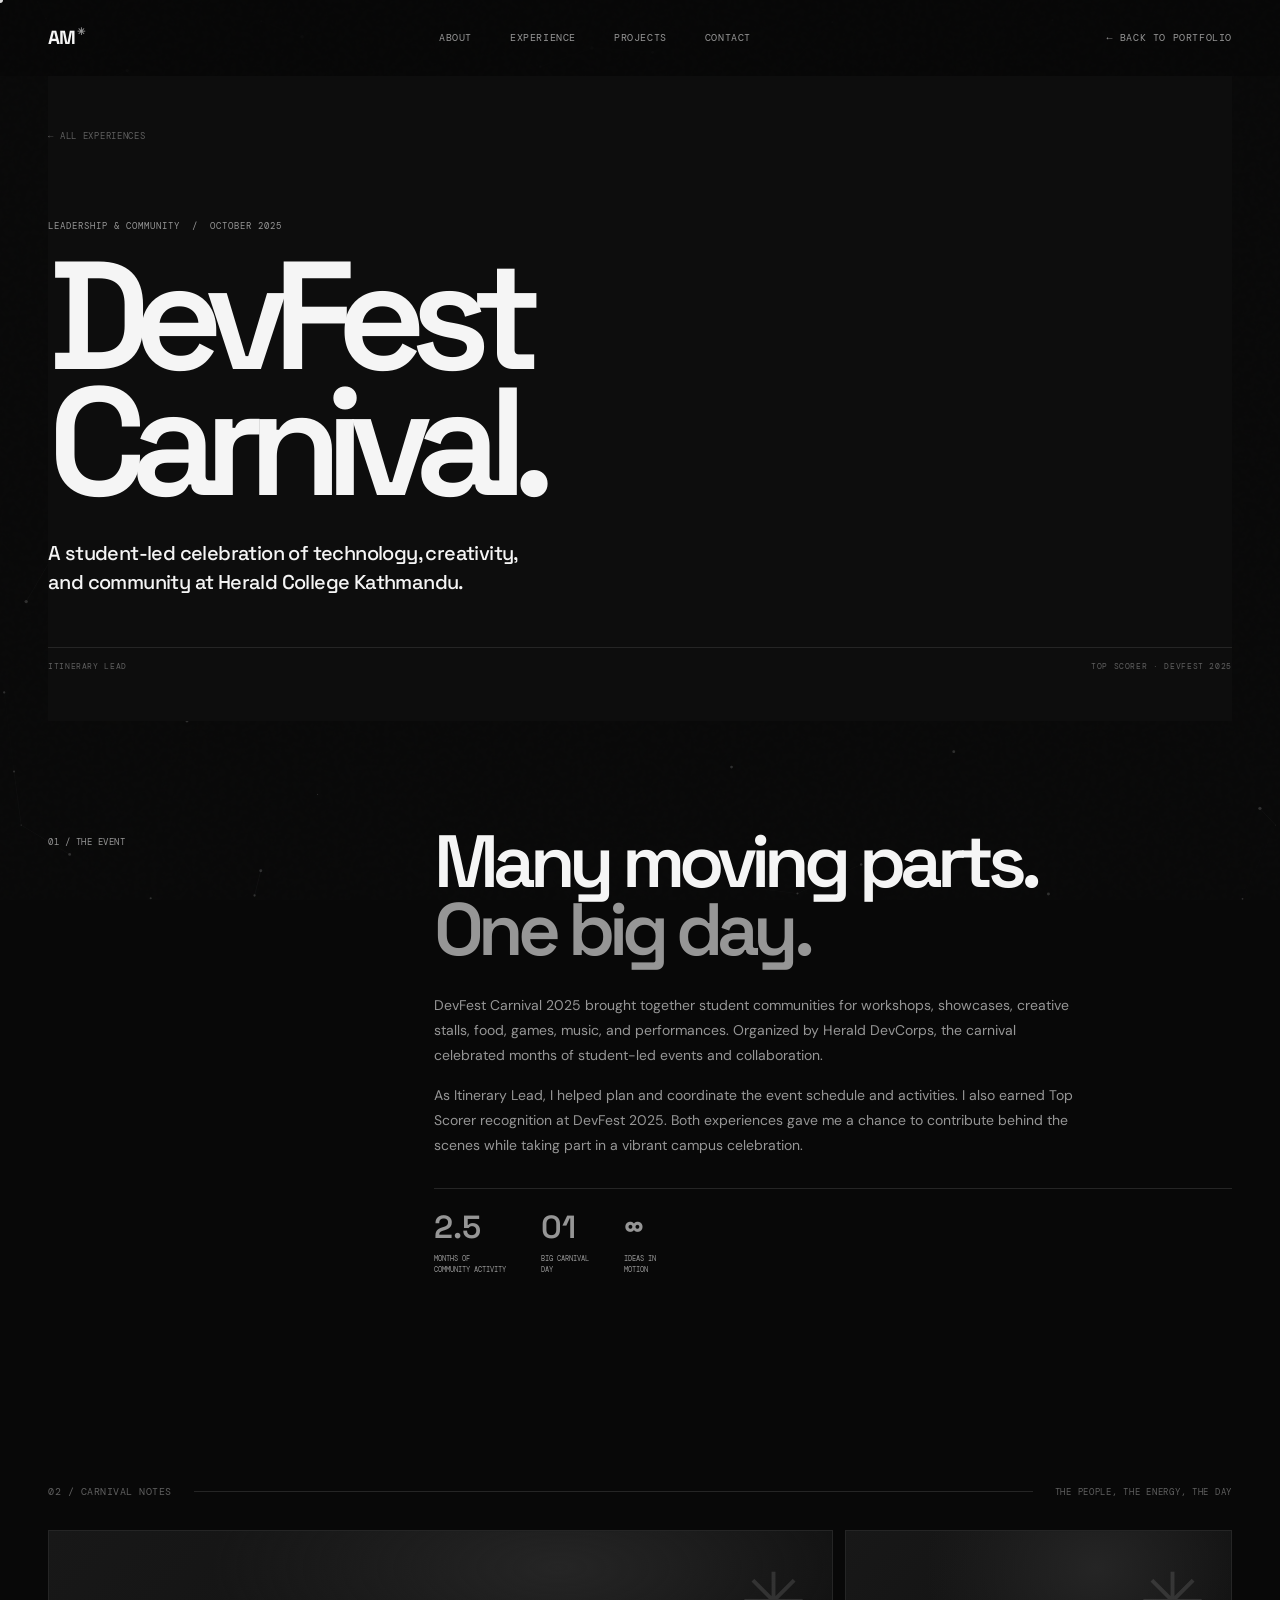
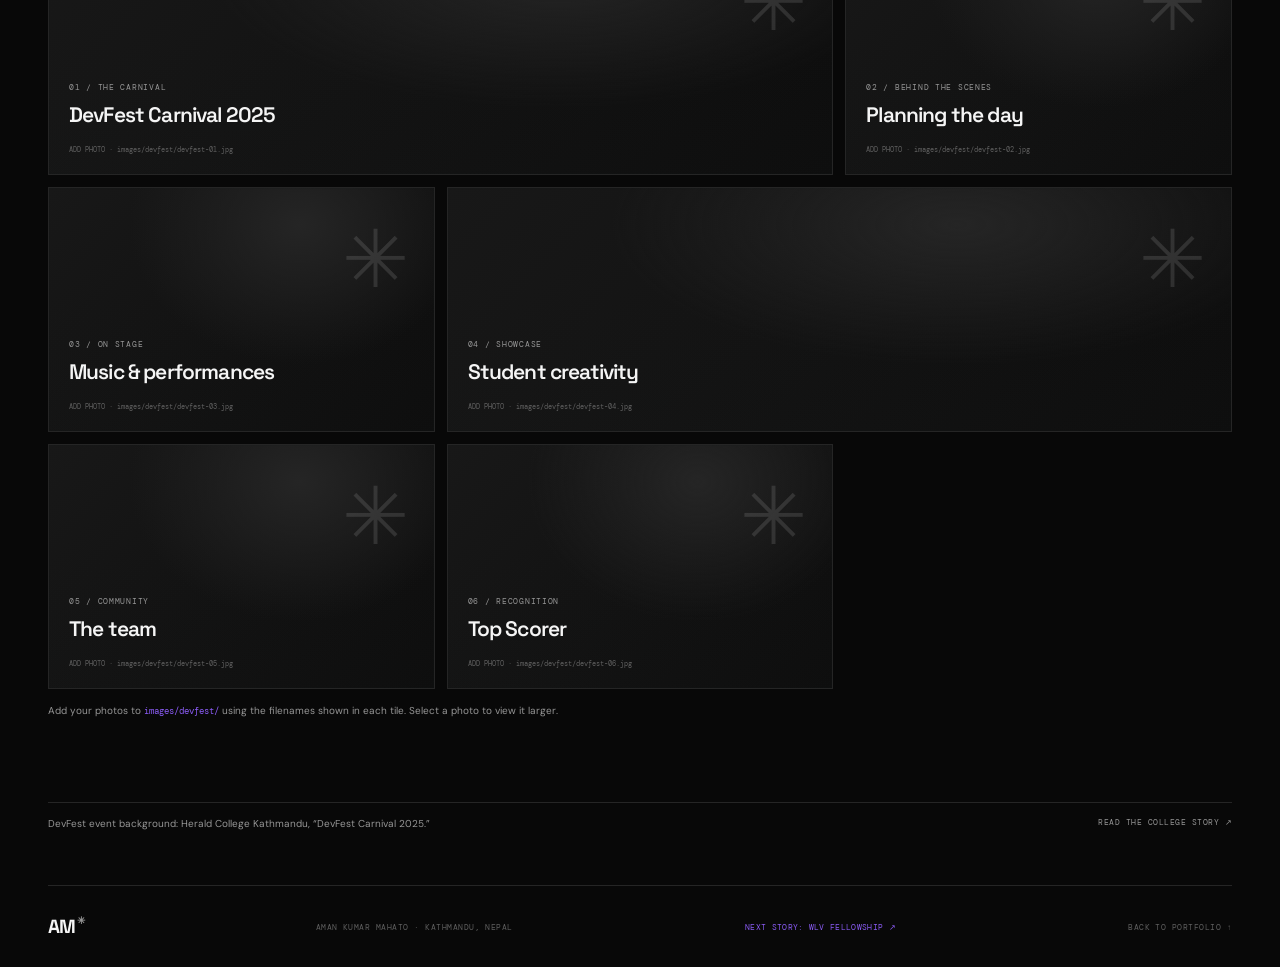
==== commit 84871562: "Update portfolio content and project media" ====
--- a/devfest.html
+++ b/devfest.html
@@ -1,13 +1,186 @@
 <!doctype html>
 <html lang="en">
-<head>
-  <meta charset="utf-8"><meta name="viewport" content="width=device-width, initial-scale=1"><meta name="theme-color" content="#080808">
-  <meta name="description" content="Aman Kumar Mahato's DevFest Carnival 2025 experience as Itinerary Lead and Top Scorer.">
-  <title>DevFest Carnival 2025 â€” Aman Kumar Mahato</title><link rel="preconnect" href="https://fonts.googleapis.com"><link rel="preconnect" href="https://fonts.gstatic.com" crossorigin><link href="https://fonts.googleapis.com/css2?family=DM+Mono:wght@400;500&family=DM+Sans:wght@400;500;600;700&family=Space+Grotesk:wght@400;500;600;700&display=swap" rel="stylesheet"><link rel="stylesheet" href="styles.css">
-</head>
-<body class="story-page"><div class="grain" aria-hidden="true"></div><canvas class="constellation-canvas" aria-hidden="true"></canvas><header class="topbar"><a class="wordmark" href="index.html"><span>AM</span><i>âœ³</i></a><nav><a href="index.html#about">About</a><a href="index.html#experience">Experience</a><a href="index.html#work">Projects</a><a href="index.html#contact">Contact</a></nav><a class="availability" href="index.html">&#8592; BACK TO PORTFOLIO</a><button class="menu-toggle" aria-label="Open navigation" aria-expanded="false"><b></b><b></b></button></header>
-<main><section class="story-hero story-devfest wrap"><a class="breadcrumb" href="index.html#experience">&#8592; ALL EXPERIENCES</a><div class="story-kicker">LEADERSHIP &amp; COMMUNITY&nbsp; / &nbsp;OCTOBER 2025</div><h1>DevFest<br><span>Carnival.</span></h1><p class="story-lede">A student-led celebration of technology, creativity, and community at Herald College Kathmandu.</p><div class="story-meta"><span>ITINERARY LEAD</span><span>TOP SCORER &#183; DEVFEST 2025</span></div></section>
-<section class="story-intro wrap"><div class="story-index">01 / THE EVENT</div><div><h2>Many moving parts.<br><span>One big day.</span></h2><p>DevFest Carnival 2025 brought together student communities for workshops, showcases, creative stalls, food, games, music, and performances. Organized by Herald DevCorps, the carnival celebrated months of student-led events and collaboration.</p><p>As Itinerary Lead, I helped plan and coordinate the event schedule and activities. I also earned Top Scorer recognition at DevFest 2025. Both experiences gave me a chance to contribute behind the scenes while taking part in a vibrant campus celebration.</p><div class="devfest-stats"><div><b>2.5</b><span>MONTHS OF<br>COMMUNITY ACTIVITY</span></div><div><b>01</b><span>BIG CARNIVAL<br>DAY</span></div><div><b>âˆž</b><span>IDEAS IN<br>MOTION</span></div></div></div></section>
-<section class="gallery-section wrap"><div class="section-head"><span class="index">02 / CARNIVAL NOTES</span><span class="rule"></span><span class="aside">THE PEOPLE, THE ENERGY, THE DAY</span></div><div class="story-gallery devfest-gallery"><figure class="gallery-tile tile-wide"><img src="images/devfest/devfest-01.jpg" alt="DevFest Carnival 2025 event scene" onerror="this.hidden=true"><div class="gallery-placeholder"><span>01 / THE CARNIVAL</span><b>DevFest Carnival 2025</b><small>ADD PHOTO &#183; images/devfest/devfest-01.jpg</small></div></figure><figure class="gallery-tile"><img src="images/devfest/devfest-02.jpg" alt="Itinerary and activity coordination" onerror="this.hidden=true"><div class="gallery-placeholder"><span>02 / BEHIND THE SCENES</span><b>Planning the day</b><small>ADD PHOTO &#183; images/devfest/devfest-02.jpg</small></div></figure><figure class="gallery-tile"><img src="images/devfest/devfest-03.jpg" alt="DevFest event performance" onerror="this.hidden=true"><div class="gallery-placeholder"><span>03 / ON STAGE</span><b>Music &amp; performances</b><small>ADD PHOTO &#183; images/devfest/devfest-03.jpg</small></div></figure><figure class="gallery-tile tile-wide"><img src="images/devfest/devfest-04.jpg" alt="DevFest Carnival student stall or showcase" onerror="this.hidden=true"><div class="gallery-placeholder"><span>04 / SHOWCASE</span><b>Student creativity</b><small>ADD PHOTO &#183; images/devfest/devfest-04.jpg</small></div></figure><figure class="gallery-tile"><img src="images/devfest/devfest-05.jpg" alt="DevFest team and community" onerror="this.hidden=true"><div class="gallery-placeholder"><span>05 / COMMUNITY</span><b>The team</b><small>ADD PHOTO &#183; images/devfest/devfest-05.jpg</small></div></figure><figure class="gallery-tile"><img src="images/devfest/devfest-06.jpg" alt="DevFest Top Scorer recognition" onerror="this.hidden=true"><div class="gallery-placeholder"><span>06 / RECOGNITION</span><b>Top Scorer</b><small>ADD PHOTO &#183; images/devfest/devfest-06.jpg</small></div></figure></div><p class="gallery-note">Add your photos to <code>images/devfest/</code> using the filenames shown in each tile. Select a photo to view it larger.</p></section>
-<section class="source-note wrap"><p>DevFest event background: Herald College Kathmandu, â€œDevFest Carnival 2025.â€</p><a href="https://heraldcollege.edu.np/devfest-carnival-2025" target="_blank" rel="noreferrer">READ THE COLLEGE STORY &#8599;</a></section></main>
-<footer class="footer wrap"><a class="wordmark" href="index.html"><span>AM</span><i>âœ³</i></a><span>AMAN KUMAR MAHATO &#183; KATHMANDU, NEPAL</span><a href="fellowship.html">NEXT STORY: WLV FELLOWSHIP &#8599;</a><a href="index.html">BACK TO PORTFOLIO &#8593;</a></footer><script src="script.js"></script></body></html>
+  <head>
+    <meta charset="utf-8" />
+    <meta name="viewport" content="width=device-width, initial-scale=1" />
+    <meta name="theme-color" content="#080808" />
+    <meta
+      name="description"
+      content="Aman Kumar Mahato's DevFest Carnival 2025 experience as Itinerary Lead and Top Scorer."
+    />
+    <title>DevFest Carnival 2025 — Aman Kumar Mahato</title>
+    <link rel="preconnect" href="https://fonts.googleapis.com" />
+    <link rel="preconnect" href="https://fonts.gstatic.com" crossorigin />
+    <link
+      href="https://fonts.googleapis.com/css2?family=DM+Mono:wght@400;500&family=DM+Sans:wght@400;500;600;700&family=Space+Grotesk:wght@400;500;600;700&display=swap"
+      rel="stylesheet"
+    />
+    <link rel="stylesheet" href="styles.css" />
+  </head>
+  <body class="story-page">
+    <div class="grain" aria-hidden="true"></div>
+    <canvas class="constellation-canvas" aria-hidden="true"></canvas>
+    <header class="topbar">
+      <a class="wordmark" href="index.html"><span>AM</span><i>✳</i></a>
+      <nav>
+        <a href="index.html#about">About</a
+        ><a href="index.html#experience">Experience</a
+        ><a href="index.html#work">Projects</a
+        ><a href="index.html#contact">Contact</a>
+      </nav>
+      <a class="availability" href="index.html">&#8592; BACK TO PORTFOLIO</a
+      ><button
+        class="menu-toggle"
+        aria-label="Open navigation"
+        aria-expanded="false"
+      >
+        <b></b><b></b>
+      </button>
+    </header>
+    <main>
+      <section class="story-hero story-devfest wrap">
+        <a class="breadcrumb" href="index.html#experience"
+          >&#8592; ALL EXPERIENCES</a
+        >
+        <div class="story-kicker">
+          LEADERSHIP &amp; COMMUNITY&nbsp; / &nbsp;OCTOBER 2025
+        </div>
+        <h1>DevFest<br /><span>Carnival.</span></h1>
+        <p class="story-lede">
+          A student-led celebration of technology, creativity, and community at
+          Herald College Kathmandu.
+        </p>
+        <div class="story-meta">
+          <span>ITINERARY LEAD</span><span>TOP SCORER &#183; DEVFEST 2025</span>
+        </div>
+      </section>
+      <section class="story-intro wrap">
+        <div class="story-index">01 / THE EVENT</div>
+        <div>
+          <h2>Many moving parts.<br /><span>One big day.</span></h2>
+          <p>
+            DevFest Carnival 2025 brought together student communities for
+            workshops, showcases, creative stalls, food, games, music, and
+            performances. Organized by Herald DevCorps, the carnival celebrated
+            months of student-led events and collaboration.
+          </p>
+          <p>
+            As Itinerary Lead, I helped plan and coordinate the event schedule
+            and activities. I also earned Top Scorer recognition at DevFest
+            2025. Both experiences gave me a chance to contribute behind the
+            scenes while taking part in a vibrant campus celebration.
+          </p>
+          <div class="devfest-stats">
+            <div>
+              <b>2.5</b><span>MONTHS OF<br />COMMUNITY ACTIVITY</span>
+            </div>
+            <div>
+              <b>01</b><span>BIG CARNIVAL<br />DAY</span>
+            </div>
+            <div>
+              <b>∞</b><span>IDEAS IN<br />MOTION</span>
+            </div>
+          </div>
+        </div>
+      </section>
+      <section class="gallery-section wrap">
+        <div class="section-head">
+          <span class="index">02 / CARNIVAL NOTES</span
+          ><span class="rule"></span
+          ><span class="aside">THE PEOPLE, THE ENERGY, THE DAY</span>
+        </div>
+        <div class="story-gallery devfest-gallery">
+          <figure class="gallery-tile tile-wide">
+            <img
+              src="images/devfest/devfest-01.jpg"
+              alt="DevFest Carnival 2025 event scene"
+              onerror="this.hidden = true"
+            />
+            <div class="gallery-placeholder">
+              <span>01 / THE CARNIVAL</span><b>DevFest Carnival 2025</b
+              ><small>ADD PHOTO &#183; images/devfest/devfest-01.jpg</small>
+            </div>
+          </figure>
+          <figure class="gallery-tile">
+            <img
+              src="images/devfest/devfest-02.jpg"
+              alt="Itinerary and activity coordination"
+              onerror="this.hidden = true"
+            />
+            <div class="gallery-placeholder">
+              <span>02 / BEHIND THE SCENES</span><b>Planning the day</b
+              ><small>ADD PHOTO &#183; images/devfest/devfest-02.jpg</small>
+            </div>
+          </figure>
+          <figure class="gallery-tile">
+            <img
+              src="images/devfest/devfest-03.jpg"
+              alt="DevFest event performance"
+              onerror="this.hidden = true"
+            />
+            <div class="gallery-placeholder">
+              <span>03 / ON STAGE</span><b>Music &amp; performances</b
+              ><small>ADD PHOTO &#183; images/devfest/devfest-03.jpg</small>
+            </div>
+          </figure>
+          <figure class="gallery-tile tile-wide">
+            <img
+              src="images/devfest/devfest-04.jpg"
+              alt="DevFest Carnival student stall or showcase"
+              onerror="this.hidden = true"
+            />
+            <div class="gallery-placeholder">
+              <span>04 / SHOWCASE</span><b>Student creativity</b
+              ><small>ADD PHOTO &#183; images/devfest/devfest-04.jpg</small>
+            </div>
+          </figure>
+          <figure class="gallery-tile">
+            <img
+              src="images/devfest/devfest-05.jpg"
+              alt="DevFest team and community"
+              onerror="this.hidden = true"
+            />
+            <div class="gallery-placeholder">
+              <span>05 / COMMUNITY</span><b>The team</b
+              ><small>ADD PHOTO &#183; images/devfest/devfest-05.jpg</small>
+            </div>
+          </figure>
+          <figure class="gallery-tile">
+            <img
+              src="images/devfest/devfest-06.jpg"
+              alt="DevFest Top Scorer recognition"
+              onerror="this.hidden = true"
+            />
+            <div class="gallery-placeholder">
+              <span>06 / RECOGNITION</span><b>Top Scorer</b
+              ><small>ADD PHOTO &#183; images/devfest/devfest-06.jpg</small>
+            </div>
+          </figure>
+        </div>
+        <p class="gallery-note">
+          Add your photos to <code>images/devfest/</code> using the filenames
+          shown in each tile. Select a photo to view it larger.
+        </p>
+      </section>
+      <section class="source-note wrap">
+        <p>
+          DevFest event background: Herald College Kathmandu, “DevFest Carnival
+          2025.”
+        </p>
+        <a
+          href="https://heraldcollege.edu.np/devfest-carnival-2025"
+          target="_blank"
+          rel="noreferrer"
+          >READ THE COLLEGE STORY &#8599;</a
+        >
+      </section>
+    </main>
+    <footer class="footer wrap">
+      <a class="wordmark" href="index.html"><span>AM</span><i>✳</i></a
+      ><span>AMAN KUMAR MAHATO &#183; KATHMANDU, NEPAL</span
+      ><a href="fellowship.html">NEXT STORY: WLV FELLOWSHIP &#8599;</a
+      ><a href="index.html">BACK TO PORTFOLIO &#8593;</a>
+    </footer>
+    <script src="script.js"></script>
+  </body>
+</html>
--- a/styles.css
+++ b/styles.css
@@ -1,71 +1,3309 @@
-:root{--paper:#CAF0F8;--ink:#03045E;--blue:#0077B6;--orange:#00B4D8;--line:#90E0EF;--muted:#0077B6;--mono:'DM Mono',monospace;--sans:'DM Sans',sans-serif;--display:'Space Grotesk',sans-serif}*{box-sizing:border-box}html{scroll-behavior:smooth}body{margin:0;background:var(--paper);color:var(--ink);font-family:var(--sans);-webkit-font-smoothing:antialiased}.grain{position:fixed;inset:0;pointer-events:none;opacity:.15;z-index:5;background-image:url("data:image/svg+xml,%3Csvg viewBox='0 0 180 180' xmlns='http://www.w3.org/2000/svg'%3E%3Cfilter id='n'%3E%3CfeTurbulence type='fractalNoise' baseFrequency='.88' numOctaves='3' stitchTiles='stitch'/%3E%3C/filter%3E%3Crect width='100%25' height='100%25' filter='url(%23n)' opacity='.13'/%3E%3C/svg%3E")}.wrap{width:min(1280px,calc(100% - 96px));margin:auto}.topbar{height:76px;display:flex;align-items:center;justify-content:space-between;padding:0 48px;border-bottom:1px solid var(--line);position:relative;z-index:10}.wordmark{font:700 19px var(--display);letter-spacing:-1.5px;display:flex;align-items:start;gap:3px;color:var(--ink);text-decoration:none}.wordmark i{font-size:10px;color:var(--blue);font-style:normal}.topbar nav{display:flex;gap:38px}.topbar nav a,.availability{font:10px var(--mono);text-transform:uppercase;letter-spacing:.06em;color:var(--ink);text-decoration:none}.topbar nav a{transition:color .2s}.topbar nav a:hover{color:var(--blue)}.availability{display:flex;align-items:center;gap:9px}.availability span{width:7px;height:7px;border-radius:50%;background:#86a84c;box-shadow:0 0 0 4px #86a84c20}.menu-toggle{display:none}.hero{padding:25px 0 20px}.hero-topline,.hero-bottom{display:flex;justify-content:space-between;font:9px var(--mono);letter-spacing:.08em}.asterisk{color:var(--orange);font-size:15px}.hero-grid{display:grid;grid-template-columns:1.1fr .9fr;gap:5%;align-items:center;padding:63px 0 42px}.eyebrow{font:10px var(--mono);letter-spacing:.12em;color:var(--blue);margin:0 0 25px}.hero h1{font:700 clamp(70px,11.7vw,158px)/.79 var(--display);letter-spacing:-.105em;margin:0 0 42px}.hero h1 span{color:var(--blue)}.hero h1 sup{font:11px var(--mono);letter-spacing:0;vertical-align:top;margin-left:12px}.intro-row{display:grid;grid-template-columns:72px minmax(0,400px);gap:13px;align-items:start}.index{font:10px var(--mono);color:var(--blue);letter-spacing:.05em}.intro-row p{font-size:16px;line-height:1.55;margin:0;color:#555650}.intro-row em{color:var(--ink);font-style:normal;font-weight:700}.round-link{width:100px;height:100px;border:1px solid var(--ink);border-radius:50%;display:flex;align-items:center;justify-content:center;position:relative;text-decoration:none;color:var(--ink);font:8px/1.5 var(--mono);letter-spacing:.04em;margin:37px 0 0 86px;transition:.25s}.round-link b{position:absolute;right:13px;top:11px;font:17px var(--sans)}.round-link:hover{background:var(--blue);color:white;border-color:var(--blue);transform:rotate(-9deg)}.hero-art{height:465px;background:#e2ded3;position:relative;overflow:hidden}.art-circle{position:absolute;width:440px;height:440px;border-radius:50%;background:#d5d0c2;left:50%;top:50%;transform:translate(-50%,-47%);border:1px solid #bab5a8}.art-sun{position:absolute;width:125px;height:125px;background:var(--orange);border-radius:50%;top:49px;right:74px}.art-line{position:absolute;width:1px;height:130%;background:#b9b4a8;top:-15%;left:50%;transform:rotate(34deg)}.line-two{transform:rotate(-34deg)}.portrait-mark{position:absolute;width:212px;height:260px;border-radius:48% 48% 8% 8%;background:var(--blue);color:var(--paper);left:50%;top:56%;transform:translate(-50%,-50%);display:grid;place-items:center;box-shadow:16px 17px 0 #17215e}.portrait-mark span{font:600 74px var(--display);letter-spacing:-9px;transform:translateX(-4px)}.portrait-mark i{position:absolute;right:18px;top:17px;color:var(--orange);font-style:normal;font-size:22px}.art-label{position:absolute;font:8px var(--mono);letter-spacing:.08em}.label-top{top:20px;left:20px}.label-bottom{bottom:19px;right:20px}.hero-bottom{padding:14px 0 0;border-top:1px solid var(--line);color:var(--muted)}.hero-bottom b{font-size:14px;color:var(--blue);margin-left:6px}.section{padding-top:145px;padding-bottom:140px}.section-head{display:flex;align-items:center;gap:22px}.section-head .rule{height:1px;background:var(--line);flex:1}.aside{font:9px var(--mono);letter-spacing:.08em;color:var(--muted)}.about-grid{display:grid;grid-template-columns:.95fr 1.05fr;gap:8%;margin-top:65px}.about h2,.work-title h2,.experience h2,.edu-grid h2{font:600 clamp(62px,8vw,105px)/.88 var(--display);letter-spacing:-.09em;margin:0}.about h2 span,.work-title h2 span,.experience h2 span,.edu-grid h2 span{color:var(--blue)}.about-body{max-width:530px;padding-top:10px}.about-body p{font-size:14px;line-height:1.75;color:#5d5d57;margin:0 0 17px}.about-body .large{font:500 23px/1.35 var(--display);letter-spacing:-.04em;color:var(--ink);margin:0 0 24px}.facts{display:flex;justify-content:space-between;border-top:1px solid var(--line);margin-top:36px;padding-top:18px;gap:15px}.facts div{display:grid;gap:8px}.facts small{font:8px var(--mono);letter-spacing:.07em;color:var(--muted)}.facts strong{font:11px var(--mono);font-weight:400}.marquee{overflow:hidden;background:var(--blue);color:var(--paper);white-space:nowrap;padding:21px 0;transform:rotate(-1deg) scale(1.01)}.marquee-track{font:600 18px var(--display);letter-spacing:.04em;word-spacing:9px;animation:drift 25s linear infinite}.marquee i{font-style:normal;color:#ff8c60;padding:0 20px}@keyframes drift{to{transform:translateX(-30%)}}.work-title{display:flex;justify-content:space-between;align-items:end;margin:60px 0 55px}.work-title p{width:210px;font-size:13px;line-height:1.6;color:var(--muted);margin:0 5% 9px 0}.project-list{border-top:1px solid var(--ink)}.project{display:grid;grid-template-columns:46px minmax(250px,.95fr) minmax(270px,1.05fr);gap:20px;padding:25px 0;border-bottom:1px solid var(--line);text-decoration:none;color:var(--ink);align-items:center}.project-no{font:10px var(--mono);color:var(--blue);align-self:start;padding-top:5px}.project-visual{height:250px;position:relative;overflow:hidden;display:grid;place-items:center}.project-feature .project-visual{height:330px}.inventory{background:#dadbd1}.screen{width:76%;height:66%;background:#f6f5f0;border:1px solid #252727;box-shadow:10px 12px 0 #a9aaa2;transform:rotate(-3deg);transition:transform .4s}.project:hover .screen{transform:rotate(0) scale(1.025)}.screen-bar{height:26px;border-bottom:1px solid #ddd;display:flex;align-items:center;padding:0 10px;gap:5px}.screen-bar i{width:5px;height:5px;border-radius:50%;background:#eb6d4d}.screen-bar i:nth-child(2){background:#ecbf4b}.screen-bar i:nth-child(3){background:#92b36a}.screen-bar b{font:7px var(--mono);margin-left:auto}.screen-body{display:grid;grid-template-columns:25% 1fr;gap:12px;padding:16px;height:calc(100% - 26px);position:relative}.screen-side{background:repeating-linear-gradient(to bottom,#d5d6cf 0 4px,transparent 4px 16px)}.screen-cards{display:grid;grid-template-columns:repeat(3,1fr);gap:6px;align-content:start}.screen-cards i{height:42px;background:#e7e8e1;border:1px solid #d3d4cc}.screen-cards i:first-child{background:#c3d1ff}.screen-chat{position:absolute;right:12px;bottom:12px;background:var(--blue);color:white;padding:7px 9px;font:7px var(--mono)}.visual-caption{position:absolute;bottom:13px;left:14px;font:7px var(--mono);letter-spacing:.08em}.project-info{display:flex;justify-content:space-between;align-items:center;padding:8px 4px 8px 16px}.project-type{font:8px var(--mono);letter-spacing:.08em;color:var(--blue)}.project-info h3{font:600 29px var(--display);letter-spacing:-.055em;margin:13px 0 9px}.project-info p{font-size:12px;line-height:1.6;color:var(--muted);max-width:370px;margin:0 0 16px}.tags{display:flex;gap:6px;flex-wrap:wrap}.tags i{font:8px var(--mono);font-style:normal;border:1px solid var(--line);padding:5px 7px;color:#63635c}.arrow{font:22px var(--sans);align-self:flex-start;transition:transform .2s}.project:hover .arrow{transform:translate(4px,-4px);color:var(--blue)}.plant{background:#d7e1cc}.plant-circle{width:155px;height:155px;border:1px solid #536b43;border-radius:50%;display:grid;place-items:center;color:#536b43;font-size:118px;line-height:1}.plant-leaf{position:absolute;width:57px;height:100px;border-radius:100% 0 100% 0;background:#789866;border:1px solid #536b43}.leaf-a{transform:rotate(-38deg);left:43%;top:22%}.leaf-b{transform:rotate(53deg);left:56%;top:34%;background:#97ad7b}.leaf-c{transform:rotate(-81deg);left:43%;top:47%;background:#a1b78a}.network{background:#dfd9d2}.network-orbit{position:absolute;border:1px solid #9b5c45;border-radius:50%;width:240px;height:140px;transform:rotate(30deg)}.orbit-b{transform:rotate(-30deg);border-color:#b79073}.network-node{width:83px;height:83px;border-radius:50%;background:var(--orange);display:grid;place-items:center;text-align:center;font:600 14px/.95 var(--display);color:#fff;box-shadow:0 0 0 9px #f26b3a2b;z-index:1}.sports{background:#e9d4c5}.sports-word{font:700 59px var(--display);color:#b8462d;letter-spacing:-.1em;transform:rotate(-8deg)}.sports-word span{color:#293b92}.sports-ball{position:absolute;width:63px;height:63px;border-radius:50%;background:#252723;top:24%;right:28%;box-shadow:inset -15px -6px 0 #454740}.sports-line{position:absolute;width:140%;height:1px;background:#b8462d;transform:rotate(-31deg);left:-20%}.easy{background:#d5d8eb}.easy-card{width:180px;height:148px;background:#f5f4ef;padding:15px;box-shadow:10px 10px 0 #a6a9bf;transform:rotate(4deg);transition:transform .4s}.project:hover .easy-card{transform:rotate(0)}.easy-card>span{font:600 15px var(--display);color:#4f5caa}.calendar{display:grid;grid-template-columns:repeat(3,1fr);text-align:center;margin:13px 0 8px;gap:4px}.calendar b{font:6px var(--mono);color:#777}.calendar i{font:9px var(--mono);font-style:normal;background:#e6e7f0;padding:5px}.calendar i:nth-of-type(2){background:var(--blue);color:white}.book-button{background:#4e5bb1;color:white;text-align:center;padding:7px;font:6px var(--mono)}.work-note{display:flex;justify-content:space-between;padding-top:18px;font:8px var(--mono);letter-spacing:.08em;color:var(--muted)}.experience{background:#e8e5dd;padding-left:max(48px,calc((100% - 1280px)/2));padding-right:max(48px,calc((100% - 1280px)/2));width:100%}.experience-grid{display:grid;grid-template-columns:.7fr 1.3fr;gap:8%;margin-top:68px}.experience h2{font-size:clamp(49px,6vw,75px)}.timeline article{display:grid;grid-template-columns:130px 1fr 20px;gap:15px;padding:25px 0;border-top:1px solid var(--line)}.timeline article:last-child{border-bottom:1px solid var(--line)}.timeline-date{font:8px var(--mono);color:var(--muted);padding-top:6px}.timeline h3{font:600 20px var(--display);letter-spacing:-.03em;margin:0 0 6px}.timeline p{font-size:11px;color:#686860;margin:0 0 13px}.timeline p span{color:#99978e}.timeline article>b{font:15px var(--sans);color:var(--blue)}.edu-grid{display:grid;grid-template-columns:1fr 1fr;gap:11%;margin-top:67px}.edu-grid h2{font-size:72px}.education-card{border-top:1px solid var(--ink);margin-top:38px;padding:20px 0 0}.education-card h3{font:600 20px var(--display);letter-spacing:-.035em;margin:13px 0 6px}.education-card p{font-size:11px;color:var(--muted);line-height:1.6;margin:0}.award{display:flex;justify-content:space-between;background:var(--blue);color:white;padding:11px 13px;margin:19px 0 10px;font:8px var(--mono);letter-spacing:.06em;max-width:330px}.award i{font-size:13px;color:#ff966b;font-style:normal}.education-card small{font-size:10px;color:var(--muted)}.education-card.secondary{margin-top:34px;padding-top:17px}.skills{padding-top:8px}.skills>h3{font:600 20px var(--display);margin:0 0 28px}.skill-row{display:grid;grid-template-columns:27px 130px 1fr;gap:12px;padding:14px 0;border-top:1px solid var(--line);align-items:center}.skill-row span{font:8px var(--mono);color:var(--blue)}.skill-row b{font:500 12px var(--display)}.skill-row p{font-size:10px;color:var(--muted);margin:0}.language-line{border-top:1px solid var(--ink);padding-top:17px;margin-top:20px;display:flex;justify-content:space-between}.language-line span{font:8px var(--mono);color:var(--muted)}.language-line b{font:10px var(--mono);font-weight:400}.contact{background:var(--blue);color:var(--paper);padding:55px 0 74px}.contact .section-head .index{color:#ff9873}.contact .section-head .rule{background:#6f83fa}.contact .aside{color:#d3d8ff}.contact .eyebrow{color:#ff9873;margin:85px 0 27px}.contact h2{font:600 clamp(88px,14.5vw,185px)/.77 var(--display);letter-spacing:-.11em;margin:0}.contact h2 span{color:#aebcff}.contact h2 a{font:34px var(--sans);color:#ff9873;text-decoration:none;vertical-align:top;display:inline-block;margin:5px 0 0 20px;transition:transform .2s}.contact h2 a:hover{transform:translate(5px,-5px)}.contact-bottom{display:flex;justify-content:space-between;align-items:end;border-top:1px solid #7184fa;margin-top:65px;padding-top:18px}.contact-bottom p{max-width:250px;font-size:12px;line-height:1.6;color:#d1d7ff;margin:0}.email-link{font:10px var(--mono);color:white;text-decoration:none;letter-spacing:.08em;border-bottom:1px solid #aebcff;padding-bottom:9px}.email-link b{color:#ff9873;margin-left:20px}.footer{height:82px;display:flex;justify-content:space-between;align-items:center}.footer>span,.footer>a:last-child{font:8px var(--mono);letter-spacing:.06em;color:var(--muted);text-decoration:none}.footer>a:last-child{color:var(--ink)}
-@media(max-width:850px){.wrap{width:calc(100% - 48px)}.topbar{padding:0 24px}.topbar nav{gap:18px}.availability{display:none}.hero-grid{grid-template-columns:1fr .8fr;gap:3%}.hero-art{height:380px}.art-circle{width:350px;height:350px}.portrait-mark{width:170px;height:215px}.experience{padding-left:24px;padding-right:24px}.project{grid-template-columns:30px minmax(220px,.9fr) minmax(230px,1.1fr);gap:12px}.project-visual{height:215px}.project-feature .project-visual{height:280px}.experience-grid{gap:4%}.timeline article{grid-template-columns:105px 1fr 15px}.edu-grid{gap:6%}.skill-row{grid-template-columns:20px 104px 1fr;gap:7px}}
-@media(max-width:620px){.wrap{width:calc(100% - 40px)}.topbar{height:64px;padding:0 20px}.topbar nav{display:none;position:absolute;top:63px;left:0;right:0;background:var(--paper);border-bottom:1px solid var(--line);padding:25px 20px;flex-direction:column;gap:20px}.topbar nav.open{display:flex}.menu-toggle{display:flex;background:none;border:0;flex-direction:column;gap:5px;padding:8px}.menu-toggle b{width:22px;height:1px;background:var(--ink)}.hero{padding-top:19px}.hero-topline{font-size:8px}.hero-grid{display:flex;flex-direction:column;align-items:stretch;padding:51px 0 30px;gap:38px}.hero h1{font-size:clamp(67px,18vw,112px);margin-bottom:31px}.hero .eyebrow{font-size:8px}.intro-row{grid-template-columns:55px 1fr}.intro-row p{font-size:14px}.round-link{position:absolute;margin:0;width:78px;height:78px;right:22px;top:435px;font-size:7px}.round-link b{font-size:14px}.hero-art{height:310px;margin-top:8px}.art-circle{width:290px;height:290px}.art-sun{width:83px;height:83px;top:32px;right:40px}.portrait-mark{width:140px;height:180px}.portrait-mark span{font-size:54px}.hero-bottom{font-size:7px}.section{padding-top:92px;padding-bottom:90px}.section-head{gap:11px}.section-head .index,.aside{font-size:7px}.about-grid{grid-template-columns:1fr;gap:32px;margin-top:45px}.about h2,.work-title h2{font-size:72px}.about-body{padding:0}.about-body .large{font-size:21px}.facts{gap:10px}.facts strong{font-size:9px}.marquee{padding:16px 0}.marquee-track{font-size:14px}.work-title{display:block;margin:45px 0 35px}.work-title p{width:auto;margin:21px 0 0}.project{grid-template-columns:25px 1fr;gap:10px;padding:18px 0 22px}.project-no{grid-column:1;grid-row:1}.project-visual{grid-column:2;height:220px}.project-feature .project-visual{height:245px}.project-info{grid-column:2;padding:6px 1px 0}.project-info h3{font-size:25px}.project-info p{font-size:11px}.arrow{font-size:18px}.work-note{font-size:7px;gap:12px}.experience{padding:0 20px}.experience-grid{grid-template-columns:1fr;gap:38px;margin-top:45px}.experience h2{font-size:59px}.timeline article{grid-template-columns:1fr 20px;gap:7px;padding:19px 0}.timeline-date{grid-column:1}.timeline article>div{grid-column:1}.timeline article>b{grid-column:2;grid-row:1}.edu-grid{grid-template-columns:1fr;gap:48px;margin-top:45px}.edu-grid h2{font-size:62px}.education-card{margin-top:28px}.skills{padding-top:0}.skill-row{grid-template-columns:22px 100px 1fr}.skill-row p{font-size:9px;line-height:1.5}.contact{padding:38px 0 50px}.contact .eyebrow{margin:67px 0 24px;font-size:8px}.contact h2{font-size:clamp(76px,19vw,120px)}.contact h2 a{font-size:24px;margin-left:9px}.contact-bottom{display:block;margin-top:45px}.contact-bottom p{margin-bottom:23px}.email-link{font-size:9px}.footer{height:auto;min-height:90px;display:grid;grid-template-columns:1fr 1fr;gap:14px;padding-top:18px;padding-bottom:18px}.footer>span:nth-of-type(1){text-align:right}.footer>span:nth-of-type(2){text-align:right}.footer>span,.footer>a:last-child{font-size:7px}}
+﻿:root {
+  --paper: #caf0f8;
+  --ink: #03045e;
+  --blue: #0077b6;
+  --orange: #00b4d8;
+  --line: #90e0ef;
+  --muted: #0077b6;
+  --mono: "DM Mono", monospace;
+  --sans: "DM Sans", sans-serif;
+  --display: "Space Grotesk", sans-serif;
+}
+* {
+  box-sizing: border-box;
+}
+html {
+  scroll-behavior: smooth;
+}
+body {
+  margin: 0;
+  background: var(--paper);
+  color: var(--ink);
+  font-family: var(--sans);
+  -webkit-font-smoothing: antialiased;
+}
+.grain {
+  position: fixed;
+  inset: 0;
+  pointer-events: none;
+  opacity: 0.15;
+  z-index: 5;
+  background-image: url("data:image/svg+xml,%3Csvg viewBox='0 0 180 180' xmlns='http://www.w3.org/2000/svg'%3E%3Cfilter id='n'%3E%3CfeTurbulence type='fractalNoise' baseFrequency='.88' numOctaves='3' stitchTiles='stitch'/%3E%3C/filter%3E%3Crect width='100%25' height='100%25' filter='url(%23n)' opacity='.13'/%3E%3C/svg%3E");
+}
+.wrap {
+  width: min(1280px, calc(100% - 96px));
+  margin: auto;
+}
+.topbar {
+  height: 76px;
+  display: flex;
+  align-items: center;
+  justify-content: space-between;
+  padding: 0 48px;
+  border-bottom: 1px solid var(--line);
+  position: relative;
+  z-index: 10;
+}
+.wordmark {
+  font: 700 19px var(--display);
+  letter-spacing: -1.5px;
+  display: flex;
+  align-items: start;
+  gap: 3px;
+  color: var(--ink);
+  text-decoration: none;
+}
+.wordmark i {
+  font-size: 10px;
+  color: var(--blue);
+  font-style: normal;
+}
+.topbar nav {
+  display: flex;
+  gap: 38px;
+}
+.topbar nav a,
+.availability {
+  font: 10px var(--mono);
+  text-transform: uppercase;
+  letter-spacing: 0.06em;
+  color: var(--ink);
+  text-decoration: none;
+}
+.topbar nav a {
+  transition: color 0.2s;
+}
+.topbar nav a:hover {
+  color: var(--blue);
+}
+.availability {
+  display: flex;
+  align-items: center;
+  gap: 9px;
+}
+.availability span {
+  width: 7px;
+  height: 7px;
+  border-radius: 50%;
+  background: #86a84c;
+  box-shadow: 0 0 0 4px #86a84c20;
+}
+.menu-toggle {
+  display: none;
+}
+.hero {
+  padding: 25px 0 20px;
+}
+.hero-topline,
+.hero-bottom {
+  display: flex;
+  justify-content: space-between;
+  font: 9px var(--mono);
+  letter-spacing: 0.08em;
+}
+.asterisk {
+  color: var(--orange);
+  font-size: 15px;
+}
+.hero-grid {
+  display: grid;
+  grid-template-columns: 1.1fr 0.9fr;
+  gap: 5%;
+  align-items: center;
+  padding: 63px 0 42px;
+}
+.eyebrow {
+  font: 10px var(--mono);
+  letter-spacing: 0.12em;
+  color: var(--blue);
+  margin: 0 0 25px;
+}
+.hero h1 {
+  font: 700 clamp(70px, 11.7vw, 158px)/0.79 var(--display);
+  letter-spacing: -0.105em;
+  margin: 0 0 42px;
+}
+.hero h1 span {
+  color: var(--blue);
+}
+.hero h1 sup {
+  font: 11px var(--mono);
+  letter-spacing: 0;
+  vertical-align: top;
+  margin-left: 12px;
+}
+.intro-row {
+  display: grid;
+  grid-template-columns: 72px minmax(0, 400px);
+  gap: 13px;
+  align-items: start;
+}
+.index {
+  font: 10px var(--mono);
+  color: var(--blue);
+  letter-spacing: 0.05em;
+}
+.intro-row p {
+  font-size: 16px;
+  line-height: 1.55;
+  margin: 0;
+  color: #555650;
+}
+.intro-row em {
+  color: var(--ink);
+  font-style: normal;
+  font-weight: 700;
+}
+.round-link {
+  width: 100px;
+  height: 100px;
+  border: 1px solid var(--ink);
+  border-radius: 50%;
+  display: flex;
+  align-items: center;
+  justify-content: center;
+  position: relative;
+  text-decoration: none;
+  color: var(--ink);
+  font: 8px/1.5 var(--mono);
+  letter-spacing: 0.04em;
+  margin: 37px 0 0 86px;
+  transition: 0.25s;
+}
+.round-link b {
+  position: absolute;
+  right: 13px;
+  top: 11px;
+  font: 17px var(--sans);
+}
+.round-link:hover {
+  background: var(--blue);
+  color: white;
+  border-color: var(--blue);
+  transform: rotate(-9deg);
+}
+.hero-art {
+  height: 465px;
+  background: #e2ded3;
+  position: relative;
+  overflow: hidden;
+}
+.art-circle {
+  position: absolute;
+  width: 440px;
+  height: 440px;
+  border-radius: 50%;
+  background: #d5d0c2;
+  left: 50%;
+  top: 50%;
+  transform: translate(-50%, -47%);
+  border: 1px solid #bab5a8;
+}
+.art-sun {
+  position: absolute;
+  width: 125px;
+  height: 125px;
+  background: var(--orange);
+  border-radius: 50%;
+  top: 49px;
+  right: 74px;
+}
+.art-line {
+  position: absolute;
+  width: 1px;
+  height: 130%;
+  background: #b9b4a8;
+  top: -15%;
+  left: 50%;
+  transform: rotate(34deg);
+}
+.line-two {
+  transform: rotate(-34deg);
+}
+.portrait-mark {
+  position: absolute;
+  width: 212px;
+  height: 260px;
+  border-radius: 48% 48% 8% 8%;
+  background: var(--blue);
+  color: var(--paper);
+  left: 50%;
+  top: 56%;
+  transform: translate(-50%, -50%);
+  display: grid;
+  place-items: center;
+  box-shadow: 16px 17px 0 #17215e;
+}
+.portrait-mark span {
+  font: 600 74px var(--display);
+  letter-spacing: -9px;
+  transform: translateX(-4px);
+}
+.portrait-mark i {
+  position: absolute;
+  right: 18px;
+  top: 17px;
+  color: var(--orange);
+  font-style: normal;
+  font-size: 22px;
+}
+.art-label {
+  position: absolute;
+  font: 8px var(--mono);
+  letter-spacing: 0.08em;
+}
+.label-top {
+  top: 20px;
+  left: 20px;
+}
+.label-bottom {
+  bottom: 19px;
+  right: 20px;
+}
+.hero-bottom {
+  padding: 14px 0 0;
+  border-top: 1px solid var(--line);
+  color: var(--muted);
+}
+.hero-bottom b {
+  font-size: 14px;
+  color: var(--blue);
+  margin-left: 6px;
+}
+.section {
+  padding-top: 145px;
+  padding-bottom: 140px;
+}
+.section-head {
+  display: flex;
+  align-items: center;
+  gap: 22px;
+}
+.section-head .rule {
+  height: 1px;
+  background: var(--line);
+  flex: 1;
+}
+.aside {
+  font: 9px var(--mono);
+  letter-spacing: 0.08em;
+  color: var(--muted);
+}
+.about-grid {
+  display: grid;
+  grid-template-columns: 0.95fr 1.05fr;
+  gap: 8%;
+  margin-top: 65px;
+}
+.about h2,
+.work-title h2,
+.experience h2,
+.edu-grid h2 {
+  font: 600 clamp(62px, 8vw, 105px)/0.88 var(--display);
+  letter-spacing: -0.09em;
+  margin: 0;
+}
+.about h2 span,
+.work-title h2 span,
+.experience h2 span,
+.edu-grid h2 span {
+  color: var(--blue);
+}
+.about-body {
+  max-width: 530px;
+  padding-top: 10px;
+}
+.about-body p {
+  font-size: 14px;
+  line-height: 1.75;
+  color: #5d5d57;
+  margin: 0 0 17px;
+}
+.about-body .large {
+  font: 500 23px/1.35 var(--display);
+  letter-spacing: -0.04em;
+  color: var(--ink);
+  margin: 0 0 24px;
+}
+.facts {
+  display: flex;
+  justify-content: space-between;
+  border-top: 1px solid var(--line);
+  margin-top: 36px;
+  padding-top: 18px;
+  gap: 15px;
+}
+.facts div {
+  display: grid;
+  gap: 8px;
+}
+.facts small {
+  font: 8px var(--mono);
+  letter-spacing: 0.07em;
+  color: var(--muted);
+}
+.facts strong {
+  font: 11px var(--mono);
+  font-weight: 400;
+}
+.marquee {
+  overflow: hidden;
+  background: var(--blue);
+  color: var(--paper);
+  white-space: nowrap;
+  padding: 21px 0;
+  transform: rotate(-1deg) scale(1.01);
+}
+.marquee-track {
+  font: 600 18px var(--display);
+  letter-spacing: 0.04em;
+  word-spacing: 9px;
+  animation: drift 25s linear infinite;
+}
+.marquee i {
+  font-style: normal;
+  color: #ff8c60;
+  padding: 0 20px;
+}
+@keyframes drift {
+  to {
+    transform: translateX(-30%);
+  }
+}
+.work-title {
+  display: flex;
+  justify-content: space-between;
+  align-items: end;
+  margin: 60px 0 55px;
+}
+.work-title p {
+  width: 210px;
+  font-size: 13px;
+  line-height: 1.6;
+  color: var(--muted);
+  margin: 0 5% 9px 0;
+}
+.project-list {
+  border-top: 1px solid var(--ink);
+}
+.project {
+  display: grid;
+  grid-template-columns: 46px minmax(250px, 0.95fr) minmax(270px, 1.05fr);
+  gap: 20px;
+  padding: 25px 0;
+  border-bottom: 1px solid var(--line);
+  text-decoration: none;
+  color: var(--ink);
+  align-items: center;
+}
+.project-no {
+  font: 10px var(--mono);
+  color: var(--blue);
+  align-self: start;
+  padding-top: 5px;
+}
+.project-visual {
+  height: 250px;
+  position: relative;
+  overflow: hidden;
+  display: grid;
+  place-items: center;
+}
+.project-feature .project-visual {
+  height: 330px;
+}
+.inventory {
+  background: #dadbd1;
+}
+.screen {
+  width: 76%;
+  height: 66%;
+  background: #f6f5f0;
+  border: 1px solid #252727;
+  box-shadow: 10px 12px 0 #a9aaa2;
+  transform: rotate(-3deg);
+  transition: transform 0.4s;
+}
+.project:hover .screen {
+  transform: rotate(0) scale(1.025);
+}
+.screen-bar {
+  height: 26px;
+  border-bottom: 1px solid #ddd;
+  display: flex;
+  align-items: center;
+  padding: 0 10px;
+  gap: 5px;
+}
+.screen-bar i {
+  width: 5px;
+  height: 5px;
+  border-radius: 50%;
+  background: #eb6d4d;
+}
+.screen-bar i:nth-child(2) {
+  background: #ecbf4b;
+}
+.screen-bar i:nth-child(3) {
+  background: #92b36a;
+}
+.screen-bar b {
+  font: 7px var(--mono);
+  margin-left: auto;
+}
+.screen-body {
+  display: grid;
+  grid-template-columns: 25% 1fr;
+  gap: 12px;
+  padding: 16px;
+  height: calc(100% - 26px);
+  position: relative;
+}
+.screen-side {
+  background: repeating-linear-gradient(
+    to bottom,
+    #d5d6cf 0 4px,
+    transparent 4px 16px
+  );
+}
+.screen-cards {
+  display: grid;
+  grid-template-columns: repeat(3, 1fr);
+  gap: 6px;
+  align-content: start;
+}
+.screen-cards i {
+  height: 42px;
+  background: #e7e8e1;
+  border: 1px solid #d3d4cc;
+}
+.screen-cards i:first-child {
+  background: #c3d1ff;
+}
+.screen-chat {
+  position: absolute;
+  right: 12px;
+  bottom: 12px;
+  background: var(--blue);
+  color: white;
+  padding: 7px 9px;
+  font: 7px var(--mono);
+}
+.visual-caption {
+  position: absolute;
+  bottom: 13px;
+  left: 14px;
+  font: 7px var(--mono);
+  letter-spacing: 0.08em;
+}
+.project-info {
+  display: flex;
+  justify-content: space-between;
+  align-items: center;
+  padding: 8px 4px 8px 16px;
+}
+.project-type {
+  font: 8px var(--mono);
+  letter-spacing: 0.08em;
+  color: var(--blue);
+}
+.project-info h3 {
+  font: 600 29px var(--display);
+  letter-spacing: -0.055em;
+  margin: 13px 0 9px;
+}
+.project-info p {
+  font-size: 12px;
+  line-height: 1.6;
+  color: var(--muted);
+  max-width: 370px;
+  margin: 0 0 16px;
+}
+.tags {
+  display: flex;
+  gap: 6px;
+  flex-wrap: wrap;
+}
+.tags i {
+  font: 8px var(--mono);
+  font-style: normal;
+  border: 1px solid var(--line);
+  padding: 5px 7px;
+  color: #63635c;
+}
+.project-link {
+  display: inline-block;
+  margin-top: 18px;
+  color: var(--blue);
+  font: 8px var(--mono);
+  letter-spacing: 0.06em;
+  text-decoration: none;
+  transition: color 0.2s;
+}
+.project-link:hover,
+.project-link:focus-visible {
+  color: var(--ink);
+  text-decoration: underline;
+  text-underline-offset: 4px;
+}
+.arrow {
+  font: 22px var(--sans);
+  align-self: flex-start;
+  transition: transform 0.2s;
+}
+.project:hover .arrow {
+  transform: translate(4px, -4px);
+  color: var(--blue);
+}
+.plant {
+  background: #d7e1cc;
+}
+.plant-circle {
+  width: 155px;
+  height: 155px;
+  border: 1px solid #536b43;
+  border-radius: 50%;
+  display: grid;
+  place-items: center;
+  color: #536b43;
+  font-size: 118px;
+  line-height: 1;
+}
+.plant-leaf {
+  position: absolute;
+  width: 57px;
+  height: 100px;
+  border-radius: 100% 0 100% 0;
+  background: #789866;
+  border: 1px solid #536b43;
+}
+.leaf-a {
+  transform: rotate(-38deg);
+  left: 43%;
+  top: 22%;
+}
+.leaf-b {
+  transform: rotate(53deg);
+  left: 56%;
+  top: 34%;
+  background: #97ad7b;
+}
+.leaf-c {
+  transform: rotate(-81deg);
+  left: 43%;
+  top: 47%;
+  background: #a1b78a;
+}
+.network {
+  background: #dfd9d2;
+}
+.project-image {
+  position: absolute;
+  inset: 0;
+  width: 100%;
+  height: 100%;
+  object-fit: cover;
+  object-position: center;
+}
+.network-orbit {
+  position: absolute;
+  border: 1px solid #9b5c45;
+  border-radius: 50%;
+  width: 240px;
+  height: 140px;
+  transform: rotate(30deg);
+}
+.orbit-b {
+  transform: rotate(-30deg);
+  border-color: #b79073;
+}
+.network-node {
+  width: 83px;
+  height: 83px;
+  border-radius: 50%;
+  background: var(--orange);
+  display: grid;
+  place-items: center;
+  text-align: center;
+  font: 600 14px/0.95 var(--display);
+  color: #fff;
+  box-shadow: 0 0 0 9px #f26b3a2b;
+  z-index: 1;
+}
+.sports {
+  background: #e9d4c5;
+}
+.sports-word {
+  font: 700 59px var(--display);
+  color: #b8462d;
+  letter-spacing: -0.1em;
+  transform: rotate(-8deg);
+}
+.sports-word span {
+  color: #293b92;
+}
+.sports-ball {
+  position: absolute;
+  width: 63px;
+  height: 63px;
+  border-radius: 50%;
+  background: #252723;
+  top: 24%;
+  right: 28%;
+  box-shadow: inset -15px -6px 0 #454740;
+}
+.sports-line {
+  position: absolute;
+  width: 140%;
+  height: 1px;
+  background: #b8462d;
+  transform: rotate(-31deg);
+  left: -20%;
+}
+.easy {
+  background: #d5d8eb;
+}
+.easy-card {
+  width: 180px;
+  height: 148px;
+  background: #f5f4ef;
+  padding: 15px;
+  box-shadow: 10px 10px 0 #a6a9bf;
+  transform: rotate(4deg);
+  transition: transform 0.4s;
+}
+.project:hover .easy-card {
+  transform: rotate(0);
+}
+.easy-card > span {
+  font: 600 15px var(--display);
+  color: #4f5caa;
+}
+.calendar {
+  display: grid;
+  grid-template-columns: repeat(3, 1fr);
+  text-align: center;
+  margin: 13px 0 8px;
+  gap: 4px;
+}
+.calendar b {
+  font: 6px var(--mono);
+  color: #777;
+}
+.calendar i {
+  font: 9px var(--mono);
+  font-style: normal;
+  background: #e6e7f0;
+  padding: 5px;
+}
+.calendar i:nth-of-type(2) {
+  background: var(--blue);
+  color: white;
+}
+.book-button {
+  background: #4e5bb1;
+  color: white;
+  text-align: center;
+  padding: 7px;
+  font: 6px var(--mono);
+}
+.work-note {
+  display: flex;
+  justify-content: space-between;
+  padding-top: 18px;
+  font: 8px var(--mono);
+  letter-spacing: 0.08em;
+  color: var(--muted);
+}
+.experience {
+  background: #e8e5dd;
+  padding-left: max(48px, calc((100% - 1280px) / 2));
+  padding-right: max(48px, calc((100% - 1280px) / 2));
+  width: 100%;
+}
+.experience-grid {
+  display: grid;
+  grid-template-columns: 0.7fr 1.3fr;
+  gap: 8%;
+  margin-top: 68px;
+}
+.experience h2 {
+  font-size: clamp(49px, 6vw, 75px);
+}
+.timeline article {
+  display: grid;
+  grid-template-columns: 130px 1fr 20px;
+  gap: 15px;
+  padding: 25px 0;
+  border-top: 1px solid var(--line);
+}
+.timeline article:last-child {
+  border-bottom: 1px solid var(--line);
+}
+.timeline-date {
+  font: 8px var(--mono);
+  color: var(--muted);
+  padding-top: 6px;
+}
+.timeline h3 {
+  font: 600 20px var(--display);
+  letter-spacing: -0.03em;
+  margin: 0 0 6px;
+}
+.timeline p {
+  font-size: 11px;
+  color: #686860;
+  margin: 0 0 13px;
+}
+.timeline p span {
+  color: #99978e;
+}
+.timeline article > b {
+  font: 15px var(--sans);
+  color: var(--blue);
+}
+.edu-grid {
+  display: grid;
+  grid-template-columns: 1fr 1fr;
+  gap: 11%;
+  margin-top: 67px;
+}
+.edu-grid h2 {
+  font-size: 72px;
+}
+.education-card {
+  border-top: 1px solid var(--ink);
+  margin-top: 38px;
+  padding: 20px 0 0;
+}
+.education-card h3 {
+  font: 600 20px var(--display);
+  letter-spacing: -0.035em;
+  margin: 13px 0 6px;
+}
+.education-card p {
+  font-size: 11px;
+  color: var(--muted);
+  line-height: 1.6;
+  margin: 0;
+}
+.award {
+  display: flex;
+  justify-content: space-between;
+  background: var(--blue);
+  color: white;
+  padding: 11px 13px;
+  margin: 19px 0 10px;
+  font: 8px var(--mono);
+  letter-spacing: 0.06em;
+  max-width: 330px;
+}
+.award i {
+  font-size: 13px;
+  color: #ff966b;
+  font-style: normal;
+}
+.education-card small {
+  font-size: 10px;
+  color: var(--muted);
+}
+.education-card.secondary {
+  margin-top: 34px;
+  padding-top: 17px;
+}
+.skills {
+  padding-top: 8px;
+}
+.skills > h3 {
+  font: 600 20px var(--display);
+  margin: 0 0 28px;
+}
+.skill-row {
+  display: grid;
+  grid-template-columns: 27px 130px 1fr;
+  gap: 12px;
+  padding: 14px 0;
+  border-top: 1px solid var(--line);
+  align-items: center;
+}
+.skill-row span {
+  font: 8px var(--mono);
+  color: var(--blue);
+}
+.skill-row b {
+  font: 500 12px var(--display);
+}
+.skill-row p {
+  font-size: 10px;
+  color: var(--muted);
+  margin: 0;
+}
+.language-line {
+  border-top: 1px solid var(--ink);
+  padding-top: 17px;
+  margin-top: 20px;
+  display: flex;
+  justify-content: space-between;
+}
+.language-line span {
+  font: 8px var(--mono);
+  color: var(--muted);
+}
+.language-line b {
+  font: 10px var(--mono);
+  font-weight: 400;
+}
+.contact {
+  background: var(--blue);
+  color: var(--paper);
+  padding: 55px 0 74px;
+}
+.contact .section-head .index {
+  color: #ff9873;
+}
+.contact .section-head .rule {
+  background: #6f83fa;
+}
+.contact .aside {
+  color: #d3d8ff;
+}
+.contact .eyebrow {
+  color: #ff9873;
+  margin: 85px 0 27px;
+}
+.contact h2 {
+  font: 600 clamp(88px, 14.5vw, 185px)/0.77 var(--display);
+  letter-spacing: -0.11em;
+  margin: 0;
+}
+.contact h2 span {
+  color: #aebcff;
+}
+.contact h2 a {
+  font: 34px var(--sans);
+  color: #ff9873;
+  text-decoration: none;
+  vertical-align: top;
+  display: inline-block;
+  margin: 5px 0 0 20px;
+  transition: transform 0.2s;
+}
+.contact h2 a:hover {
+  transform: translate(5px, -5px);
+}
+.contact-bottom {
+  display: flex;
+  justify-content: space-between;
+  align-items: end;
+  border-top: 1px solid #7184fa;
+  margin-top: 65px;
+  padding-top: 18px;
+}
+.contact-bottom p {
+  max-width: 250px;
+  font-size: 12px;
+  line-height: 1.6;
+  color: #d1d7ff;
+  margin: 0;
+}
+.email-link {
+  font: 10px var(--mono);
+  color: white;
+  text-decoration: none;
+  letter-spacing: 0.08em;
+  border-bottom: 1px solid #aebcff;
+  padding-bottom: 9px;
+}
+.email-link b {
+  color: #ff9873;
+  margin-left: 20px;
+}
+.footer {
+  height: 82px;
+  display: flex;
+  justify-content: space-between;
+  align-items: center;
+}
+.footer > span,
+.footer > a:last-child {
+  font: 8px var(--mono);
+  letter-spacing: 0.06em;
+  color: var(--muted);
+  text-decoration: none;
+}
+.footer > a:last-child {
+  color: var(--ink);
+}
+@media (max-width: 850px) {
+  .wrap {
+    width: calc(100% - 48px);
+  }
+  .topbar {
+    padding: 0 24px;
+  }
+  .topbar nav {
+    gap: 18px;
+  }
+  .availability {
+    display: none;
+  }
+  .hero-grid {
+    grid-template-columns: 1fr 0.8fr;
+    gap: 3%;
+  }
+  .hero-art {
+    height: 380px;
+  }
+  .art-circle {
+    width: 350px;
+    height: 350px;
+  }
+  .portrait-mark {
+    width: 170px;
+    height: 215px;
+  }
+  .experience {
+    padding-left: 24px;
+    padding-right: 24px;
+  }
+  .project {
+    grid-template-columns: 30px minmax(220px, 0.9fr) minmax(230px, 1.1fr);
+    gap: 12px;
+  }
+  .project-visual {
+    height: 215px;
+  }
+  .project-feature .project-visual {
+    height: 280px;
+  }
+  .experience-grid {
+    gap: 4%;
+  }
+  .timeline article {
+    grid-template-columns: 105px 1fr 15px;
+  }
+  .edu-grid {
+    gap: 6%;
+  }
+  .skill-row {
+    grid-template-columns: 20px 104px 1fr;
+    gap: 7px;
+  }
+}
+@media (max-width: 620px) {
+  .wrap {
+    width: calc(100% - 40px);
+  }
+  .topbar {
+    height: 64px;
+    padding: 0 20px;
+  }
+  .topbar nav {
+    display: none;
+    position: absolute;
+    top: 63px;
+    left: 0;
+    right: 0;
+    background: var(--paper);
+    border-bottom: 1px solid var(--line);
+    padding: 25px 20px;
+    flex-direction: column;
+    gap: 20px;
+  }
+  .topbar nav.open {
+    display: flex;
+  }
+  .menu-toggle {
+    display: flex;
+    background: none;
+    border: 0;
+    flex-direction: column;
+    gap: 5px;
+    padding: 8px;
+  }
+  .menu-toggle b {
+    width: 22px;
+    height: 1px;
+    background: var(--ink);
+  }
+  .hero {
+    padding-top: 19px;
+  }
+  .hero-topline {
+    font-size: 8px;
+  }
+  .hero-grid {
+    display: flex;
+    flex-direction: column;
+    align-items: stretch;
+    padding: 51px 0 30px;
+    gap: 38px;
+  }
+  .hero h1 {
+    font-size: clamp(67px, 18vw, 112px);
+    margin-bottom: 31px;
+  }
+  .hero .eyebrow {
+    font-size: 8px;
+  }
+  .intro-row {
+    grid-template-columns: 55px 1fr;
+  }
+  .intro-row p {
+    font-size: 14px;
+  }
+  .round-link {
+    position: absolute;
+    margin: 0;
+    width: 78px;
+    height: 78px;
+    right: 22px;
+    top: 435px;
+    font-size: 7px;
+  }
+  .round-link b {
+    font-size: 14px;
+  }
+  .hero-art {
+    height: 310px;
+    margin-top: 8px;
+  }
+  .art-circle {
+    width: 290px;
+    height: 290px;
+  }
+  .art-sun {
+    width: 83px;
+    height: 83px;
+    top: 32px;
+    right: 40px;
+  }
+  .portrait-mark {
+    width: 140px;
+    height: 180px;
+  }
+  .portrait-mark span {
+    font-size: 54px;
+  }
+  .hero-bottom {
+    font-size: 7px;
+  }
+  .section {
+    padding-top: 92px;
+    padding-bottom: 90px;
+  }
+  .section-head {
+    gap: 11px;
+  }
+  .section-head .index,
+  .aside {
+    font-size: 7px;
+  }
+  .about-grid {
+    grid-template-columns: 1fr;
+    gap: 32px;
+    margin-top: 45px;
+  }
+  .about h2,
+  .work-title h2 {
+    font-size: 72px;
+  }
+  .about-body {
+    padding: 0;
+  }
+  .about-body .large {
+    font-size: 21px;
+  }
+  .facts {
+    gap: 10px;
+  }
+  .facts strong {
+    font-size: 9px;
+  }
+  .marquee {
+    padding: 16px 0;
+  }
+  .marquee-track {
+    font-size: 14px;
+  }
+  .work-title {
+    display: block;
+    margin: 45px 0 35px;
+  }
+  .work-title p {
+    width: auto;
+    margin: 21px 0 0;
+  }
+  .project {
+    grid-template-columns: 25px 1fr;
+    gap: 10px;
+    padding: 18px 0 22px;
+  }
+  .project-no {
+    grid-column: 1;
+    grid-row: 1;
+  }
+  .project-visual {
+    grid-column: 2;
+    height: 220px;
+  }
+  .project-feature .project-visual {
+    height: 245px;
+  }
+  .project-info {
+    grid-column: 2;
+    padding: 6px 1px 0;
+  }
+  .project-info h3 {
+    font-size: 25px;
+  }
+  .project-info p {
+    font-size: 11px;
+  }
+  .arrow {
+    font-size: 18px;
+  }
+  .work-note {
+    font-size: 7px;
+    gap: 12px;
+  }
+  .experience {
+    padding: 0 20px;
+  }
+  .experience-grid {
+    grid-template-columns: 1fr;
+    gap: 38px;
+    margin-top: 45px;
+  }
+  .experience h2 {
+    font-size: 59px;
+  }
+  .timeline article {
+    grid-template-columns: 1fr 20px;
+    gap: 7px;
+    padding: 19px 0;
+  }
+  .timeline-date {
+    grid-column: 1;
+  }
+  .timeline article > div {
+    grid-column: 1;
+  }
+  .timeline article > b {
+    grid-column: 2;
+    grid-row: 1;
+  }
+  .edu-grid {
+    grid-template-columns: 1fr;
+    gap: 48px;
+    margin-top: 45px;
+  }
+  .edu-grid h2 {
+    font-size: 62px;
+  }
+  .education-card {
+    margin-top: 28px;
+  }
+  .skills {
+    padding-top: 0;
+  }
+  .skill-row {
+    grid-template-columns: 22px 100px 1fr;
+  }
+  .skill-row p {
+    font-size: 9px;
+    line-height: 1.5;
+  }
+  .contact {
+    padding: 38px 0 50px;
+  }
+  .contact .eyebrow {
+    margin: 67px 0 24px;
+    font-size: 8px;
+  }
+  .contact h2 {
+    font-size: clamp(76px, 19vw, 120px);
+  }
+  .contact h2 a {
+    font-size: 24px;
+    margin-left: 9px;
+  }
+  .contact-bottom {
+    display: block;
+    margin-top: 45px;
+  }
+  .contact-bottom p {
+    margin-bottom: 23px;
+  }
+  .email-link {
+    font-size: 9px;
+  }
+  .footer {
+    height: auto;
+    min-height: 90px;
+    display: grid;
+    grid-template-columns: 1fr 1fr;
+    gap: 14px;
+    padding-top: 18px;
+    padding-bottom: 18px;
+  }
+  .footer > span:nth-of-type(1) {
+    text-align: right;
+  }
+  .footer > span:nth-of-type(2) {
+    text-align: right;
+  }
+  .footer > span,
+  .footer > a:last-child {
+    font-size: 7px;
+  }
+}
 
 /* Profile-specific details */
-.hero h1{font-size:clamp(70px,10.6vw,142px)}.hero-role{font:500 12px/1.5 var(--mono);letter-spacing:.015em;max-width:400px;margin:-22px 0 27px;color:#62625b}.hero-role i{color:var(--orange);font-style:normal;padding:0 4px}.hero-social{display:flex;gap:18px;margin:21px 0 0 86px}.hero-social a,.social-links a,.work-note a{font:8px var(--mono);letter-spacing:.06em;color:var(--blue);text-decoration:none;border-bottom:1px solid #aeb8f5;padding-bottom:4px}.project{cursor:default}.project-info{min-height:175px}.project-info h3{max-width:370px}.project-info p{max-width:410px}.work-note a{align-self:flex-end}.timeline-detail{font-size:10px!important;line-height:1.55!important;max-width:450px;margin:0 0 12px!important;color:#77766f!important}.leadership{padding-top:120px;padding-bottom:135px}.leadership-grid{display:grid;grid-template-columns:.75fr 1.25fr;gap:8%;margin-top:65px}.leadership-grid h2{font:600 clamp(55px,7vw,88px)/.88 var(--display);letter-spacing:-.09em;margin:0}.leadership-grid h2 span{color:var(--blue)}.leadership-list article{display:grid;grid-template-columns:78px 1fr 20px;gap:16px;padding:19px 0;border-top:1px solid var(--line)}.leadership-list article:last-child{border-bottom:1px solid var(--line)}.leadership-list article>span{font:8px var(--mono);color:var(--blue);padding-top:5px}.leadership-list h3{font:600 18px var(--display);letter-spacing:-.035em;margin:0 0 5px}.leadership-list p{font:10px var(--mono);color:#77766f;margin:0 0 8px}.leadership-list small{font-size:10px;line-height:1.55;color:#77766f;display:block;max-width:420px}.leadership-list article>i{font-style:normal;color:var(--orange);font-size:14px}.contact-links{display:grid;justify-items:end;gap:15px}.social-links{display:flex;gap:16px}.social-links a{color:#fff;border-color:#7184fa}.footer{gap:12px}.footer .wordmark{color:var(--ink)}
-@media(max-width:850px){.hero h1{font-size:clamp(64px,10.6vw,110px)}.leadership-grid{gap:4%}}
-@media(max-width:620px){.hero h1{font-size:clamp(67px,18vw,112px)}.hero-role{font-size:9px;margin-top:-13px;margin-bottom:20px;max-width:300px}.hero-social{margin:17px 0 0 67px}.hero .round-link{top:488px}.leadership{padding-top:92px;padding-bottom:90px}.leadership-grid{grid-template-columns:1fr;gap:35px;margin-top:45px}.leadership-grid h2{font-size:62px}.leadership-list article{grid-template-columns:58px 1fr 15px;gap:9px}.contact-links{justify-items:start}.social-links{flex-wrap:wrap}.project-info{min-height:0}}
+.hero h1 {
+  font-size: clamp(70px, 10.6vw, 142px);
+}
+.hero-role {
+  font: 500 12px/1.5 var(--mono);
+  letter-spacing: 0.015em;
+  max-width: 400px;
+  margin: -22px 0 27px;
+  color: #62625b;
+}
+.hero-role i {
+  color: var(--orange);
+  font-style: normal;
+  padding: 0 4px;
+}
+.hero-social {
+  display: flex;
+  gap: 18px;
+  margin: 21px 0 0 86px;
+}
+.hero-social a,
+.social-links a,
+.work-note a {
+  font: 8px var(--mono);
+  letter-spacing: 0.06em;
+  color: var(--blue);
+  text-decoration: none;
+  border-bottom: 1px solid #aeb8f5;
+  padding-bottom: 4px;
+}
+.project {
+  cursor: default;
+}
+.project-info {
+  min-height: 175px;
+}
+.project-info h3 {
+  max-width: 370px;
+}
+.project-info p {
+  max-width: 410px;
+}
+.work-note a {
+  align-self: flex-end;
+}
+.timeline-detail {
+  font-size: 10px !important;
+  line-height: 1.55 !important;
+  max-width: 450px;
+  margin: 0 0 12px !important;
+  color: #77766f !important;
+}
+.leadership {
+  padding-top: 120px;
+  padding-bottom: 135px;
+}
+.leadership-grid {
+  display: grid;
+  grid-template-columns: 0.75fr 1.25fr;
+  gap: 8%;
+  margin-top: 65px;
+}
+.leadership-grid h2 {
+  font: 600 clamp(55px, 7vw, 88px)/0.88 var(--display);
+  letter-spacing: -0.09em;
+  margin: 0;
+}
+.leadership-grid h2 span {
+  color: var(--blue);
+}
+.leadership-list article {
+  display: grid;
+  grid-template-columns: 78px 1fr 20px;
+  gap: 16px;
+  padding: 19px 0;
+  border-top: 1px solid var(--line);
+}
+.leadership-list article:last-child {
+  border-bottom: 1px solid var(--line);
+}
+.leadership-list article > span {
+  font: 8px var(--mono);
+  color: var(--blue);
+  padding-top: 5px;
+}
+.leadership-list h3 {
+  font: 600 18px var(--display);
+  letter-spacing: -0.035em;
+  margin: 0 0 5px;
+}
+.leadership-list p {
+  font: 10px var(--mono);
+  color: #77766f;
+  margin: 0 0 8px;
+}
+.leadership-list small {
+  font-size: 10px;
+  line-height: 1.55;
+  color: #77766f;
+  display: block;
+  max-width: 420px;
+}
+.leadership-list article > i {
+  font-style: normal;
+  color: var(--orange);
+  font-size: 14px;
+}
+.contact-links {
+  display: grid;
+  justify-items: end;
+  gap: 15px;
+}
+.social-links {
+  display: flex;
+  gap: 16px;
+}
+.social-links a {
+  color: #fff;
+  border-color: #7184fa;
+}
+.footer {
+  gap: 12px;
+}
+.footer .wordmark {
+  color: var(--ink);
+}
+@media (max-width: 850px) {
+  .hero h1 {
+    font-size: clamp(64px, 10.6vw, 110px);
+  }
+  .leadership-grid {
+    gap: 4%;
+  }
+}
+@media (max-width: 620px) {
+  .hero h1 {
+    font-size: clamp(67px, 18vw, 112px);
+  }
+  .hero-role {
+    font-size: 9px;
+    margin-top: -13px;
+    margin-bottom: 20px;
+    max-width: 300px;
+  }
+  .hero-social {
+    margin: 17px 0 0 67px;
+  }
+  .hero .round-link {
+    top: 488px;
+  }
+  .leadership {
+    padding-top: 92px;
+    padding-bottom: 90px;
+  }
+  .leadership-grid {
+    grid-template-columns: 1fr;
+    gap: 35px;
+    margin-top: 45px;
+  }
+  .leadership-grid h2 {
+    font-size: 62px;
+  }
+  .leadership-list article {
+    grid-template-columns: 58px 1fr 15px;
+    gap: 9px;
+  }
+  .contact-links {
+    justify-items: start;
+  }
+  .social-links {
+    flex-wrap: wrap;
+  }
+  .project-info {
+    min-height: 0;
+  }
+}
 
 /* Portrait, editorial story pages, and interactions */
-.profile-frame{background:#d9d5cc;isolation:isolate;border:0;padding:0;text-align:left;display:block;width:100%;color:white;font:inherit;cursor:pointer}.profile-frame:before{content:"";position:absolute;inset:0;z-index:1;background:linear-gradient(180deg,#1118,transparent 24%,transparent 68%,#1119);pointer-events:none}.profile-photo{position:absolute;inset:0;width:100%;height:100%;object-fit:cover;object-position:50% 24%;filter:grayscale(1);transform:scale(1.005);transition:filter .65s cubic-bezier(.2,.8,.2,1),transform .8s cubic-bezier(.2,.8,.2,1)}.profile-frame:hover .profile-photo,.profile-frame:focus-visible .profile-photo,.profile-frame.is-color .profile-photo{filter:grayscale(0);transform:scale(1.045)}.profile-frame .art-label,.photo-hint{z-index:2;color:white;text-shadow:0 1px 10px #0008}.profile-frame .label-top{top:20px;left:20px}.profile-frame .label-bottom{bottom:19px;right:20px}.photo-hint{position:absolute;z-index:2;left:20px;bottom:20px;background:#171a1acc;padding:9px 11px;font:8px var(--mono);letter-spacing:.06em;opacity:.88;transition:opacity .2s}.photo-hint b{color:#ff9873;margin-left:10px}.profile-frame:hover .photo-hint,.profile-frame:focus-visible .photo-hint,.profile-frame.is-color .photo-hint{opacity:0}.profile-frame:focus-visible{outline:2px solid var(--blue);outline-offset:4px}.leadership-link{display:grid;grid-template-columns:78px 1fr 20px;gap:16px;padding:19px 0;border-top:1px solid var(--line);text-decoration:none;color:inherit;transition:padding .25s,background .25s}.leadership-link:last-child{border-bottom:1px solid var(--line)}.leadership-link>span{font:8px var(--mono);color:var(--blue);padding-top:5px}.leadership-link h3{font:600 18px var(--display);letter-spacing:-.035em;margin:0 0 5px}.leadership-link p{font:10px var(--mono);color:#77766f;margin:0 0 8px}.leadership-link small{font-size:10px;line-height:1.55;color:#77766f;display:block;max-width:420px}.leadership-link>i{font-style:normal;color:var(--blue);font-size:16px;transition:transform .25s}.leadership-link:hover{padding-left:10px;padding-right:10px;background:#e8e5dd}.leadership-link:hover>i{transform:translate(3px,-3px)}
-.story-page{--blue:#0077B6}.story-hero{padding-top:47px;padding-bottom:50px;position:relative}.breadcrumb{display:inline-block;color:var(--muted);font:9px var(--mono);text-decoration:none;letter-spacing:.08em;margin-bottom:78px}.breadcrumb:hover{color:var(--blue)}.story-kicker{font:9px var(--mono);letter-spacing:.11em;color:var(--blue);margin-bottom:22px}.story-hero h1{font:600 clamp(72px,12vw,154px)/.82 var(--display);letter-spacing:-.105em;margin:0;max-width:1080px}.story-hero h1 span{color:var(--blue)}.story-lede{font:500 20px/1.45 var(--display);letter-spacing:-.03em;max-width:500px;margin:33px 0 50px}.story-meta{border-top:1px solid var(--line);padding-top:13px;display:flex;justify-content:space-between;font:8px var(--mono);letter-spacing:.08em;color:var(--muted)}.story-scholar{background:linear-gradient(120deg,#e7e4dc 0 62%,#daddd2 62%)}.story-scholar h1 span{color:#bf663c}.story-devfest{background:linear-gradient(115deg,#dbe0ec 0 64%,#eddfcf 64%)}.story-devfest h1 span{color:#e16439}.story-intro{padding-top:107px;padding-bottom:108px;display:grid;grid-template-columns:.55fr 1.45fr;gap:7%}.story-index{font:9px var(--mono);letter-spacing:.06em;color:var(--blue);padding-top:8px}.story-intro h2{font:600 clamp(45px,6vw,74px)/.92 var(--display);letter-spacing:-.08em;margin:0 0 29px}.story-intro h2 span{color:var(--blue)}.story-intro p{font-size:14px;line-height:1.8;color:#5d5d57;max-width:650px}.visit-strip{display:grid;grid-template-columns:repeat(4,1fr);background:var(--blue);color:#f1eee7;padding:26px max(48px,calc((100% - 1280px)/2));gap:16px}.visit-strip>div{display:grid;grid-template-columns:28px 1fr;align-items:start;gap:8px;border-right:1px solid #ffffff40;padding-right:15px}.visit-strip>div:last-child{border:0}.visit-strip span{font:8px var(--mono);color:#ff9873;padding-top:4px}.visit-strip b{font:500 16px/1.15 var(--display);letter-spacing:-.04em}.visit-strip small{grid-column:2;font:7px var(--mono);color:#d2d8ff;margin-top:5px}.gallery-section{padding-top:102px;padding-bottom:75px}.story-gallery{display:grid;grid-template-columns:repeat(3,1fr);grid-auto-rows:245px;gap:12px;margin-top:32px}.gallery-tile{margin:0;position:relative;overflow:hidden;background:#e1ddd4;cursor:zoom-in;isolation:isolate}.gallery-tile:before{content:"";position:absolute;inset:0;z-index:1;border:1px solid #171a1a15;pointer-events:none}.gallery-tile:after{content:"";position:absolute;inset:45% 0 0;background:linear-gradient(transparent,#171a1a35);z-index:1;opacity:.5;pointer-events:none}.gallery-tile img{position:absolute;width:100%;height:100%;inset:0;object-fit:cover;transition:transform .65s cubic-bezier(.2,.8,.2,1),filter .4s;z-index:0}.gallery-tile:hover img{transform:scale(1.045)}.gallery-tile img:not([hidden])+.gallery-placeholder{display:none}.gallery-placeholder{height:100%;padding:20px;display:flex;flex-direction:column;justify-content:flex-end;position:relative;background:radial-gradient(ellipse at 70% 25%,#ffffff9c,transparent 37%),linear-gradient(135deg,#d9d4c9,#c8d0c9 56%,#b9c1ce)}.gallery-tile:nth-child(3n+2) .gallery-placeholder{background:radial-gradient(ellipse at 30% 20%,#fff9,transparent 40%),linear-gradient(135deg,#e3d5c7,#d5cfc2 55%,#c8d4da)}.gallery-tile:nth-child(3n) .gallery-placeholder{background:radial-gradient(ellipse at 66% 27%,#fff9,transparent 38%),linear-gradient(135deg,#d0d9d3,#c7c7b7 60%,#d7c5b7)}.gallery-placeholder:before{content:"âœ³";position:absolute;top:20px;right:25px;color:#304de866;font:80px var(--display)}.gallery-placeholder>span{font:8px var(--mono);color:var(--blue);letter-spacing:.09em;position:relative;z-index:2}.gallery-placeholder>b{font:600 21px var(--display);letter-spacing:-.04em;margin:9px 0 17px;position:relative;z-index:2}.gallery-placeholder small{font:7px var(--mono);color:#555950;position:relative;z-index:2}.tile-wide{grid-column:span 2}.gallery-note{font-size:10px;color:var(--muted);margin-top:15px}.gallery-note code{font:9px var(--mono);color:var(--blue)}.source-note{display:flex;justify-content:space-between;gap:18px;border-top:1px solid var(--line);padding-top:14px;padding-bottom:55px}.source-note p{font-size:10px;color:var(--muted);margin:0}.source-note a{font:8px var(--mono);color:var(--blue);text-decoration:none;letter-spacing:.06em;white-space:nowrap}.award-stamp{width:190px;height:105px;background:var(--blue);color:white;padding:13px 16px;display:flex;align-items:center;gap:12px;margin:28px 0 0;transform:rotate(-2deg);box-shadow:7px 7px 0 #171a1a17}.award-stamp>span{font:600 37px var(--display);letter-spacing:-.09em}.award-stamp small{font:7px/1.6 var(--mono)}.award-stamp i{font-style:normal;color:#ff9873;margin-left:auto;font-size:20px}.devfest-stats{display:flex;gap:35px;border-top:1px solid var(--line);padding-top:18px;margin-top:30px}.devfest-stats div{display:grid;gap:7px}.devfest-stats b{font:600 32px var(--display);color:var(--blue)}.devfest-stats span{font:7px/1.5 var(--mono);color:var(--muted)}.lightbox{position:fixed;inset:0;z-index:50;background:#101212ed;display:grid;place-items:center;padding:35px;opacity:0;visibility:hidden;transition:opacity .25s,visibility .25s}.lightbox.open{opacity:1;visibility:visible}.lightbox img{max-width:min(100%,1200px);max-height:85vh;object-fit:contain;box-shadow:0 20px 80px #0008}.lightbox button{position:absolute;top:20px;right:25px;background:none;border:0;color:white;font:30px var(--sans);cursor:pointer}.scroll-progress{position:fixed;z-index:60;left:0;top:0;width:100%;height:3px;pointer-events:none}.scroll-progress span{height:100%;width:0;background:var(--orange);display:block;transition:width .08s linear}.story-page .footer{min-height:82px}.story-page .footer>a:nth-last-child(2){font:8px var(--mono);color:var(--blue);text-decoration:none;letter-spacing:.04em}
-.reveal-ready .reveal{opacity:0;transform:translateY(20px);transition:opacity .65s ease,transform .65s cubic-bezier(.2,.8,.2,1)}.reveal-ready .reveal.is-visible{opacity:1;transform:translateY(0)}
-.trip-gallery .gallery-tile:first-child img{object-position:50% 72%}
-.trip-gallery{grid-template-columns:repeat(4,minmax(0,1fr));grid-auto-rows:160px;grid-auto-flow:dense}.trip-gallery .gallery-portrait{grid-row:span 2}.trip-gallery .gallery-landscape{grid-column:span 2;grid-row:span 2}.trip-gallery .gallery-tile:first-child img{object-position:50% 72%}
-.gallery-tile img:not([hidden])+.gallery-placeholder{display:flex;position:absolute;inset:0;height:auto;z-index:2;background:linear-gradient(180deg,#10121224 0%,transparent 35%,#101212b8 100%);color:#fff}.gallery-tile img:not([hidden])+.gallery-placeholder:before{display:none}.gallery-tile img:not([hidden])+.gallery-placeholder>span{color:#ffb193;text-shadow:0 1px 8px #0009}.gallery-tile img:not([hidden])+.gallery-placeholder>b{color:white;text-shadow:0 1px 10px #000b}.gallery-tile img:not([hidden])+.gallery-placeholder small{display:none}
-@media(max-width:850px){.visit-strip{padding-left:24px;padding-right:24px}.story-gallery{grid-auto-rows:205px}.trip-gallery{grid-template-columns:repeat(3,minmax(0,1fr));grid-auto-rows:160px}.trip-gallery .gallery-portrait{grid-row:span 2}.trip-gallery .gallery-landscape{grid-column:span 2;grid-row:span 2}.story-intro{gap:4%}}
-@media(max-width:620px){.profile-photo{object-position:50% 20%}.photo-hint{font-size:7px}.leadership-link{grid-template-columns:58px 1fr 15px;gap:9px}.breadcrumb{margin-bottom:55px}.story-hero{padding-top:27px;padding-bottom:32px}.story-hero h1{font-size:clamp(67px,17vw,106px)}.story-lede{font-size:17px;margin:25px 0 36px}.story-meta{font-size:7px;gap:15px;line-height:1.5}.story-intro{grid-template-columns:1fr;gap:26px;padding-top:72px;padding-bottom:72px}.story-intro h2{font-size:54px}.story-intro p{font-size:13px}.visit-strip{grid-template-columns:1fr 1fr;padding:21px 20px;gap:22px 13px}.visit-strip>div:nth-child(2){border:0}.visit-strip b{font-size:14px}.gallery-section{padding-top:73px;padding-bottom:55px}.story-gallery{grid-template-columns:1fr 1fr;grid-auto-rows:165px;gap:8px;margin-top:23px}.trip-gallery{grid-template-columns:repeat(2,minmax(0,1fr));grid-auto-rows:115px}.trip-gallery .gallery-portrait{grid-column:span 1;grid-row:span 2}.trip-gallery .gallery-landscape{grid-column:span 2;grid-row:span 2}.tile-wide{grid-column:span 2}.gallery-placeholder{padding:12px}.gallery-placeholder>b{font-size:16px;margin:6px 0 12px}.gallery-placeholder small{font-size:6px}.gallery-placeholder:before{font-size:54px;top:10px;right:15px}.source-note{display:block;padding-bottom:35px}.source-note p{line-height:1.6;margin-bottom:12px}.devfest-stats{gap:20px}.devfest-stats b{font-size:27px}.lightbox{padding:14px}.lightbox img{max-height:78vh}.story-page .footer{grid-template-columns:1fr 1fr}}
-.timeline,.education-timeline{position:relative}
-.timeline{padding-left:16px;border-left:1px solid var(--line)}
-.timeline article{position:relative}
-.timeline article:before,.education-card:before{content:"";position:absolute;width:7px;height:7px;border:1px solid var(--blue);background:var(--paper);border-radius:50%;left:-20px;top:31px}
-.education-timeline{margin-top:38px;padding-left:16px;border-left:1px solid var(--line)}
-.education-timeline .education-card{display:grid;grid-template-columns:110px 1fr;gap:15px;position:relative;margin:0;padding:20px 0;border-top:1px solid var(--line)}
-.education-timeline .education-card:last-child{border-bottom:1px solid var(--line)}
-.education-card:before{left:-20px;top:27px}
-.education-date{font:8px var(--mono);color:var(--muted);padding-top:3px}
-.education-timeline .education-card h3{margin:0 0 6px}
-.education-timeline .education-card.secondary{margin:0;padding:20px 0}
-@media(max-width:850px){.education-timeline .education-card{grid-template-columns:90px 1fr}}
-@media(max-width:620px){.timeline{padding-left:14px}.timeline article:before{left:-18px;top:26px}.education-timeline{margin-top:28px;padding-left:14px}.education-timeline .education-card{grid-template-columns:1fr;gap:7px}.education-card:before{left:-18px;top:27px}}
-.timeline .company-group{display:grid;grid-template-columns:130px 1fr 20px;gap:15px;padding:25px 0;border-top:1px solid var(--line);position:relative}
-.timeline .company-group:before{content:"";position:absolute;width:7px;height:7px;border:1px solid var(--blue);background:var(--paper);border-radius:50%;left:-20px;top:31px}
-.timeline .company-group:last-child{border-bottom:1px solid var(--line)}
-.company-content{min-width:0}
-.company-heading h3{font:600 20px var(--display);letter-spacing:-.03em;margin:0 0 5px}
-.company-heading h3 a{color:var(--ink);text-decoration:none}
-.company-heading h3 a:hover{color:var(--blue)}
-.company-heading p,.company-roles p{font-size:11px;color:#686860;margin:0}
-.company-roles{position:relative;margin:15px 0 0 4px;padding-left:21px;border-left:1px solid var(--line)}
-.company-roles article{display:grid;grid-template-columns:110px 1fr;gap:12px;padding:12px 0;position:relative}
-.company-roles article:before{content:"";position:absolute;width:7px;height:7px;border:1px solid var(--blue);background:var(--paper);border-radius:50%;left:-25px;top:17px}
-.company-roles article+article{border-top:1px solid #dedbd3}
-.company-roles h3{font:600 16px var(--display);letter-spacing:-.03em;margin:0 0 4px}
-.company-roles .timeline-date{padding-top:3px}
-.timeline .company-group>b{font:15px var(--sans);color:var(--blue)}
-@media(max-width:850px){.timeline .company-group{grid-template-columns:105px 1fr 15px}.company-roles article{grid-template-columns:90px 1fr}}
-@media(max-width:620px){.timeline .company-group{grid-template-columns:1fr 20px;gap:7px;padding:19px 0}.timeline .company-group>.timeline-date{grid-column:1}.company-content{grid-column:1}.timeline .company-group>b{grid-column:2;grid-row:1}.company-roles{margin-top:12px}.company-roles article{grid-template-columns:1fr;gap:5px}}
+.profile-frame {
+  background: #d9d5cc;
+  isolation: isolate;
+  border: 0;
+  padding: 0;
+  text-align: left;
+  display: block;
+  width: 100%;
+  color: white;
+  font: inherit;
+  cursor: pointer;
+}
+.profile-frame:before {
+  content: "";
+  position: absolute;
+  inset: 0;
+  z-index: 1;
+  background: linear-gradient(
+    180deg,
+    #1118,
+    transparent 24%,
+    transparent 68%,
+    #1119
+  );
+  pointer-events: none;
+}
+.profile-photo {
+  position: absolute;
+  inset: 0;
+  width: 100%;
+  height: 100%;
+  object-fit: cover;
+  object-position: 50% 24%;
+  filter: grayscale(1);
+  transform: scale(1.005);
+  transition:
+    filter 0.65s cubic-bezier(0.2, 0.8, 0.2, 1),
+    transform 0.8s cubic-bezier(0.2, 0.8, 0.2, 1);
+}
+.profile-frame:hover .profile-photo,
+.profile-frame:focus-visible .profile-photo,
+.profile-frame.is-color .profile-photo {
+  filter: grayscale(0);
+  transform: scale(1.045);
+}
+.profile-frame .art-label,
+.photo-hint {
+  z-index: 2;
+  color: white;
+  text-shadow: 0 1px 10px #0008;
+}
+.profile-frame .label-top {
+  top: 20px;
+  left: 20px;
+}
+.profile-frame .label-bottom {
+  bottom: 19px;
+  right: 20px;
+}
+.photo-hint {
+  position: absolute;
+  z-index: 2;
+  left: 20px;
+  bottom: 20px;
+  background: #171a1acc;
+  padding: 9px 11px;
+  font: 8px var(--mono);
+  letter-spacing: 0.06em;
+  opacity: 0.88;
+  transition: opacity 0.2s;
+}
+.photo-hint b {
+  color: #ff9873;
+  margin-left: 10px;
+}
+.profile-frame:hover .photo-hint,
+.profile-frame:focus-visible .photo-hint,
+.profile-frame.is-color .photo-hint {
+  opacity: 0;
+}
+.profile-frame:focus-visible {
+  outline: 2px solid var(--blue);
+  outline-offset: 4px;
+}
+.leadership-link {
+  display: grid;
+  grid-template-columns: 78px 1fr 20px;
+  gap: 16px;
+  padding: 19px 0;
+  border-top: 1px solid var(--line);
+  text-decoration: none;
+  color: inherit;
+  transition:
+    padding 0.25s,
+    background 0.25s;
+}
+.leadership-link:last-child {
+  border-bottom: 1px solid var(--line);
+}
+.leadership-link > span {
+  font: 8px var(--mono);
+  color: var(--blue);
+  padding-top: 5px;
+}
+.leadership-link h3 {
+  font: 600 18px var(--display);
+  letter-spacing: -0.035em;
+  margin: 0 0 5px;
+}
+.leadership-link p {
+  font: 10px var(--mono);
+  color: #77766f;
+  margin: 0 0 8px;
+}
+.leadership-link small {
+  font-size: 10px;
+  line-height: 1.55;
+  color: #77766f;
+  display: block;
+  max-width: 420px;
+}
+.leadership-link > i {
+  font-style: normal;
+  color: var(--blue);
+  font-size: 16px;
+  transition: transform 0.25s;
+}
+.leadership-link:hover {
+  padding-left: 10px;
+  padding-right: 10px;
+  background: #e8e5dd;
+}
+.leadership-link:hover > i {
+  transform: translate(3px, -3px);
+}
+.story-page {
+  --blue: #0077b6;
+}
+.story-hero {
+  padding-top: 47px;
+  padding-bottom: 50px;
+  position: relative;
+}
+.breadcrumb {
+  display: inline-block;
+  color: var(--muted);
+  font: 9px var(--mono);
+  text-decoration: none;
+  letter-spacing: 0.08em;
+  margin-bottom: 78px;
+}
+.breadcrumb:hover {
+  color: var(--blue);
+}
+.story-kicker {
+  font: 9px var(--mono);
+  letter-spacing: 0.11em;
+  color: var(--blue);
+  margin-bottom: 22px;
+}
+.story-hero h1 {
+  font: 600 clamp(72px, 12vw, 154px)/0.82 var(--display);
+  letter-spacing: -0.105em;
+  margin: 0;
+  max-width: 1080px;
+}
+.story-hero h1 span {
+  color: var(--blue);
+}
+.story-lede {
+  font: 500 20px/1.45 var(--display);
+  letter-spacing: -0.03em;
+  max-width: 500px;
+  margin: 33px 0 50px;
+}
+.story-meta {
+  border-top: 1px solid var(--line);
+  padding-top: 13px;
+  display: flex;
+  justify-content: space-between;
+  font: 8px var(--mono);
+  letter-spacing: 0.08em;
+  color: var(--muted);
+}
+.story-scholar {
+  background: linear-gradient(120deg, #e7e4dc 0 62%, #daddd2 62%);
+}
+.story-scholar h1 span {
+  color: #bf663c;
+}
+.story-devfest {
+  background: linear-gradient(115deg, #dbe0ec 0 64%, #eddfcf 64%);
+}
+.story-devfest h1 span {
+  color: #e16439;
+}
+.story-intro {
+  padding-top: 107px;
+  padding-bottom: 108px;
+  display: grid;
+  grid-template-columns: 0.55fr 1.45fr;
+  gap: 7%;
+}
+.story-index {
+  font: 9px var(--mono);
+  letter-spacing: 0.06em;
+  color: var(--blue);
+  padding-top: 8px;
+}
+.story-intro h2 {
+  font: 600 clamp(45px, 6vw, 74px)/0.92 var(--display);
+  letter-spacing: -0.08em;
+  margin: 0 0 29px;
+}
+.story-intro h2 span {
+  color: var(--blue);
+}
+.story-intro p {
+  font-size: 14px;
+  line-height: 1.8;
+  color: #5d5d57;
+  max-width: 650px;
+}
+.visit-strip {
+  display: grid;
+  grid-template-columns: repeat(4, 1fr);
+  background: var(--blue);
+  color: #f1eee7;
+  padding: 26px max(48px, calc((100% - 1280px) / 2));
+  gap: 16px;
+}
+.visit-strip > div {
+  display: grid;
+  grid-template-columns: 28px 1fr;
+  align-items: start;
+  gap: 8px;
+  border-right: 1px solid #ffffff40;
+  padding-right: 15px;
+}
+.visit-strip > div:last-child {
+  border: 0;
+}
+.visit-strip span {
+  font: 8px var(--mono);
+  color: #ff9873;
+  padding-top: 4px;
+}
+.visit-strip b {
+  font: 500 16px/1.15 var(--display);
+  letter-spacing: -0.04em;
+}
+.visit-strip small {
+  grid-column: 2;
+  font: 7px var(--mono);
+  color: #d2d8ff;
+  margin-top: 5px;
+}
+.gallery-section {
+  padding-top: 102px;
+  padding-bottom: 75px;
+}
+.story-gallery {
+  display: grid;
+  grid-template-columns: repeat(3, 1fr);
+  grid-auto-rows: 245px;
+  gap: 12px;
+  margin-top: 32px;
+}
+.gallery-tile {
+  margin: 0;
+  position: relative;
+  overflow: hidden;
+  background: #e1ddd4;
+  cursor: zoom-in;
+  isolation: isolate;
+}
+.gallery-tile:before {
+  content: "";
+  position: absolute;
+  inset: 0;
+  z-index: 1;
+  border: 1px solid #171a1a15;
+  pointer-events: none;
+}
+.gallery-tile:after {
+  content: "";
+  position: absolute;
+  inset: 45% 0 0;
+  background: linear-gradient(transparent, #171a1a35);
+  z-index: 1;
+  opacity: 0.5;
+  pointer-events: none;
+}
+.gallery-tile img {
+  position: absolute;
+  width: 100%;
+  height: 100%;
+  inset: 0;
+  object-fit: cover;
+  transition:
+    transform 0.65s cubic-bezier(0.2, 0.8, 0.2, 1),
+    filter 0.4s;
+  z-index: 0;
+}
+.gallery-tile:hover img {
+  transform: scale(1.045);
+}
+.gallery-tile img:not([hidden]) + .gallery-placeholder {
+  display: none;
+}
+.gallery-placeholder {
+  height: 100%;
+  padding: 20px;
+  display: flex;
+  flex-direction: column;
+  justify-content: flex-end;
+  position: relative;
+  background:
+    radial-gradient(ellipse at 70% 25%, #ffffff9c, transparent 37%),
+    linear-gradient(135deg, #d9d4c9, #c8d0c9 56%, #b9c1ce);
+}
+.gallery-tile:nth-child(3n + 2) .gallery-placeholder {
+  background:
+    radial-gradient(ellipse at 30% 20%, #fff9, transparent 40%),
+    linear-gradient(135deg, #e3d5c7, #d5cfc2 55%, #c8d4da);
+}
+.gallery-tile:nth-child(3n) .gallery-placeholder {
+  background:
+    radial-gradient(ellipse at 66% 27%, #fff9, transparent 38%),
+    linear-gradient(135deg, #d0d9d3, #c7c7b7 60%, #d7c5b7);
+}
+.gallery-placeholder:before {
+  content: "✳";
+  position: absolute;
+  top: 20px;
+  right: 25px;
+  color: #304de866;
+  font: 80px var(--display);
+}
+.gallery-placeholder > span {
+  font: 8px var(--mono);
+  color: var(--blue);
+  letter-spacing: 0.09em;
+  position: relative;
+  z-index: 2;
+}
+.gallery-placeholder > b {
+  font: 600 21px var(--display);
+  letter-spacing: -0.04em;
+  margin: 9px 0 17px;
+  position: relative;
+  z-index: 2;
+}
+.gallery-placeholder small {
+  font: 7px var(--mono);
+  color: #555950;
+  position: relative;
+  z-index: 2;
+}
+.tile-wide {
+  grid-column: span 2;
+}
+.gallery-note {
+  font-size: 10px;
+  color: var(--muted);
+  margin-top: 15px;
+}
+.gallery-note code {
+  font: 9px var(--mono);
+  color: var(--blue);
+}
+.source-note {
+  display: flex;
+  justify-content: space-between;
+  gap: 18px;
+  border-top: 1px solid var(--line);
+  padding-top: 14px;
+  padding-bottom: 55px;
+}
+.source-note p {
+  font-size: 10px;
+  color: var(--muted);
+  margin: 0;
+}
+.source-note a {
+  font: 8px var(--mono);
+  color: var(--blue);
+  text-decoration: none;
+  letter-spacing: 0.06em;
+  white-space: nowrap;
+}
+.award-stamp {
+  width: 190px;
+  height: 105px;
+  background: var(--blue);
+  color: white;
+  padding: 13px 16px;
+  display: flex;
+  align-items: center;
+  gap: 12px;
+  margin: 28px 0 0;
+  transform: rotate(-2deg);
+  box-shadow: 7px 7px 0 #171a1a17;
+}
+.award-stamp > span {
+  font: 600 37px var(--display);
+  letter-spacing: -0.09em;
+}
+.award-stamp small {
+  font: 7px/1.6 var(--mono);
+}
+.award-stamp i {
+  font-style: normal;
+  color: #ff9873;
+  margin-left: auto;
+  font-size: 20px;
+}
+.devfest-stats {
+  display: flex;
+  gap: 35px;
+  border-top: 1px solid var(--line);
+  padding-top: 18px;
+  margin-top: 30px;
+}
+.devfest-stats div {
+  display: grid;
+  gap: 7px;
+}
+.devfest-stats b {
+  font: 600 32px var(--display);
+  color: var(--blue);
+}
+.devfest-stats span {
+  font: 7px/1.5 var(--mono);
+  color: var(--muted);
+}
+.lightbox {
+  position: fixed;
+  inset: 0;
+  z-index: 50;
+  background: #101212ed;
+  display: grid;
+  place-items: center;
+  padding: 35px;
+  opacity: 0;
+  visibility: hidden;
+  transition:
+    opacity 0.25s,
+    visibility 0.25s;
+}
+.lightbox.open {
+  opacity: 1;
+  visibility: visible;
+}
+.lightbox img {
+  max-width: min(100%, 1200px);
+  max-height: 85vh;
+  object-fit: contain;
+  box-shadow: 0 20px 80px #0008;
+}
+.lightbox button {
+  position: absolute;
+  top: 20px;
+  right: 25px;
+  background: none;
+  border: 0;
+  color: white;
+  font: 30px var(--sans);
+  cursor: pointer;
+}
+.scroll-progress {
+  position: fixed;
+  z-index: 60;
+  left: 0;
+  top: 0;
+  width: 100%;
+  height: 3px;
+  pointer-events: none;
+}
+.scroll-progress span {
+  height: 100%;
+  width: 0;
+  background: var(--orange);
+  display: block;
+  transition: width 0.08s linear;
+}
+.story-page .footer {
+  min-height: 82px;
+}
+.story-page .footer > a:nth-last-child(2) {
+  font: 8px var(--mono);
+  color: var(--blue);
+  text-decoration: none;
+  letter-spacing: 0.04em;
+}
+.reveal-ready .reveal {
+  opacity: 0;
+  transform: translateY(20px);
+  transition:
+    opacity 0.65s ease,
+    transform 0.65s cubic-bezier(0.2, 0.8, 0.2, 1);
+}
+.reveal-ready .reveal.is-visible {
+  opacity: 1;
+  transform: translateY(0);
+}
+.trip-gallery .gallery-tile:first-child img {
+  object-position: 50% 72%;
+}
+.trip-gallery {
+  grid-template-columns: repeat(4, minmax(0, 1fr));
+  grid-auto-rows: 160px;
+  grid-auto-flow: dense;
+}
+.trip-gallery .gallery-portrait {
+  grid-row: span 2;
+}
+.trip-gallery .gallery-landscape {
+  grid-column: span 2;
+  grid-row: span 2;
+}
+.trip-gallery .gallery-tile:first-child img {
+  object-position: 50% 72%;
+}
+.gallery-tile img:not([hidden]) + .gallery-placeholder {
+  display: flex;
+  position: absolute;
+  inset: 0;
+  height: auto;
+  z-index: 2;
+  background: linear-gradient(
+    180deg,
+    #10121224 0%,
+    transparent 35%,
+    #101212b8 100%
+  );
+  color: #fff;
+}
+.gallery-tile img:not([hidden]) + .gallery-placeholder:before {
+  display: none;
+}
+.gallery-tile img:not([hidden]) + .gallery-placeholder > span {
+  color: #ffb193;
+  text-shadow: 0 1px 8px #0009;
+}
+.gallery-tile img:not([hidden]) + .gallery-placeholder > b {
+  color: white;
+  text-shadow: 0 1px 10px #000b;
+}
+.gallery-tile img:not([hidden]) + .gallery-placeholder small {
+  display: none;
+}
+@media (max-width: 850px) {
+  .visit-strip {
+    padding-left: 24px;
+    padding-right: 24px;
+  }
+  .story-gallery {
+    grid-auto-rows: 205px;
+  }
+  .trip-gallery {
+    grid-template-columns: repeat(3, minmax(0, 1fr));
+    grid-auto-rows: 160px;
+  }
+  .trip-gallery .gallery-portrait {
+    grid-row: span 2;
+  }
+  .trip-gallery .gallery-landscape {
+    grid-column: span 2;
+    grid-row: span 2;
+  }
+  .story-intro {
+    gap: 4%;
+  }
+}
+@media (max-width: 620px) {
+  .profile-photo {
+    object-position: 50% 20%;
+  }
+  .photo-hint {
+    font-size: 7px;
+  }
+  .leadership-link {
+    grid-template-columns: 58px 1fr 15px;
+    gap: 9px;
+  }
+  .breadcrumb {
+    margin-bottom: 55px;
+  }
+  .story-hero {
+    padding-top: 27px;
+    padding-bottom: 32px;
+  }
+  .story-hero h1 {
+    font-size: clamp(67px, 17vw, 106px);
+  }
+  .story-lede {
+    font-size: 17px;
+    margin: 25px 0 36px;
+  }
+  .story-meta {
+    font-size: 7px;
+    gap: 15px;
+    line-height: 1.5;
+  }
+  .story-intro {
+    grid-template-columns: 1fr;
+    gap: 26px;
+    padding-top: 72px;
+    padding-bottom: 72px;
+  }
+  .story-intro h2 {
+    font-size: 54px;
+  }
+  .story-intro p {
+    font-size: 13px;
+  }
+  .visit-strip {
+    grid-template-columns: 1fr 1fr;
+    padding: 21px 20px;
+    gap: 22px 13px;
+  }
+  .visit-strip > div:nth-child(2) {
+    border: 0;
+  }
+  .visit-strip b {
+    font-size: 14px;
+  }
+  .gallery-section {
+    padding-top: 73px;
+    padding-bottom: 55px;
+  }
+  .story-gallery {
+    grid-template-columns: 1fr 1fr;
+    grid-auto-rows: 165px;
+    gap: 8px;
+    margin-top: 23px;
+  }
+  .trip-gallery {
+    grid-template-columns: repeat(2, minmax(0, 1fr));
+    grid-auto-rows: 115px;
+  }
+  .trip-gallery .gallery-portrait {
+    grid-column: span 1;
+    grid-row: span 2;
+  }
+  .trip-gallery .gallery-landscape {
+    grid-column: span 2;
+    grid-row: span 2;
+  }
+  .tile-wide {
+    grid-column: span 2;
+  }
+  .gallery-placeholder {
+    padding: 12px;
+  }
+  .gallery-placeholder > b {
+    font-size: 16px;
+    margin: 6px 0 12px;
+  }
+  .gallery-placeholder small {
+    font-size: 6px;
+  }
+  .gallery-placeholder:before {
+    font-size: 54px;
+    top: 10px;
+    right: 15px;
+  }
+  .source-note {
+    display: block;
+    padding-bottom: 35px;
+  }
+  .source-note p {
+    line-height: 1.6;
+    margin-bottom: 12px;
+  }
+  .devfest-stats {
+    gap: 20px;
+  }
+  .devfest-stats b {
+    font-size: 27px;
+  }
+  .lightbox {
+    padding: 14px;
+  }
+  .lightbox img {
+    max-height: 78vh;
+  }
+  .story-page .footer {
+    grid-template-columns: 1fr 1fr;
+  }
+}
+.timeline,
+.education-timeline {
+  position: relative;
+}
+.timeline {
+  padding-left: 16px;
+  border-left: 1px solid var(--line);
+}
+.timeline article {
+  position: relative;
+}
+.timeline article:before,
+.education-card:before {
+  content: "";
+  position: absolute;
+  width: 7px;
+  height: 7px;
+  border: 1px solid var(--blue);
+  background: var(--paper);
+  border-radius: 50%;
+  left: -20px;
+  top: 31px;
+}
+.education-timeline {
+  margin-top: 38px;
+  padding-left: 16px;
+  border-left: 1px solid var(--line);
+}
+.education-timeline .education-card {
+  display: grid;
+  grid-template-columns: 110px 1fr;
+  gap: 15px;
+  position: relative;
+  margin: 0;
+  padding: 20px 0;
+  border-top: 1px solid var(--line);
+}
+.education-timeline .education-card:last-child {
+  border-bottom: 1px solid var(--line);
+}
+.education-card:before {
+  left: -20px;
+  top: 27px;
+}
+.education-date {
+  font: 8px var(--mono);
+  color: var(--muted);
+  padding-top: 3px;
+}
+.education-timeline .education-card h3 {
+  margin: 0 0 6px;
+}
+.education-timeline .education-card.secondary {
+  margin: 0;
+  padding: 20px 0;
+}
+@media (max-width: 850px) {
+  .education-timeline .education-card {
+    grid-template-columns: 90px 1fr;
+  }
+}
+@media (max-width: 620px) {
+  .timeline {
+    padding-left: 14px;
+  }
+  .timeline article:before {
+    left: -18px;
+    top: 26px;
+  }
+  .education-timeline {
+    margin-top: 28px;
+    padding-left: 14px;
+  }
+  .education-timeline .education-card {
+    grid-template-columns: 1fr;
+    gap: 7px;
+  }
+  .education-card:before {
+    left: -18px;
+    top: 27px;
+  }
+}
+.timeline .company-group {
+  display: grid;
+  grid-template-columns: 130px 1fr 20px;
+  gap: 15px;
+  padding: 25px 0;
+  border-top: 1px solid var(--line);
+  position: relative;
+}
+.timeline .company-group:before {
+  content: "";
+  position: absolute;
+  width: 7px;
+  height: 7px;
+  border: 1px solid var(--blue);
+  background: var(--paper);
+  border-radius: 50%;
+  left: -20px;
+  top: 31px;
+}
+.timeline .company-group:last-child {
+  border-bottom: 1px solid var(--line);
+}
+.company-content {
+  min-width: 0;
+}
+.company-heading h3 {
+  font: 600 20px var(--display);
+  letter-spacing: -0.03em;
+  margin: 0 0 5px;
+}
+.company-heading h3 a {
+  color: var(--ink);
+  text-decoration: none;
+}
+.company-heading h3 a:hover {
+  color: var(--blue);
+}
+.company-heading p,
+.company-roles p {
+  font-size: 11px;
+  color: #686860;
+  margin: 0;
+}
+.company-roles {
+  position: relative;
+  margin: 15px 0 0 4px;
+  padding-left: 21px;
+  border-left: 1px solid var(--line);
+}
+.company-roles article {
+  display: grid;
+  grid-template-columns: 110px 1fr;
+  gap: 12px;
+  padding: 12px 0;
+  position: relative;
+}
+.company-roles article:before {
+  content: "";
+  position: absolute;
+  width: 7px;
+  height: 7px;
+  border: 1px solid var(--blue);
+  background: var(--paper);
+  border-radius: 50%;
+  left: -25px;
+  top: 17px;
+}
+.company-roles article + article {
+  border-top: 1px solid #dedbd3;
+}
+.company-roles h3 {
+  font: 600 16px var(--display);
+  letter-spacing: -0.03em;
+  margin: 0 0 4px;
+}
+.company-roles .timeline-date {
+  padding-top: 3px;
+}
+.timeline .company-group > b {
+  font: 15px var(--sans);
+  color: var(--blue);
+}
+@media (max-width: 850px) {
+  .timeline .company-group {
+    grid-template-columns: 105px 1fr 15px;
+  }
+  .company-roles article {
+    grid-template-columns: 90px 1fr;
+  }
+}
+@media (max-width: 620px) {
+  .timeline .company-group {
+    grid-template-columns: 1fr 20px;
+    gap: 7px;
+    padding: 19px 0;
+  }
+  .timeline .company-group > .timeline-date {
+    grid-column: 1;
+  }
+  .company-content {
+    grid-column: 1;
+  }
+  .timeline .company-group > b {
+    grid-column: 2;
+    grid-row: 1;
+  }
+  .company-roles {
+    margin-top: 12px;
+  }
+  .company-roles article {
+    grid-template-columns: 1fr;
+    gap: 5px;
+  }
+}
 
 /* Palette accents and dark section */
-.contact{background:#03045E;color:#CAF0F8}.contact .section-head .index,.contact .contact-bottom p{color:#90E0EF}.contact .section-head .rule,.contact-bottom{border-color:#0077B6;background-color:transparent}.contact .aside{color:#90E0EF}.contact .eyebrow,.contact h2 a,.email-link b{color:#00B4D8}.contact h2 span{color:#90E0EF}.email-link{color:#CAF0F8;border-color:#90E0EF}.round-link:hover,.screen-chat,.award,.award-stamp{color:#11110F}.marquee{color:#11110F}.visit-strip{color:#11110F}.gallery-placeholder:before{color:#0077B666}.leadership-link:hover{background:#E8E4D8}
+.contact {
+  background: #03045e;
+  color: #caf0f8;
+}
+.contact .section-head .index,
+.contact .contact-bottom p {
+  color: #90e0ef;
+}
+.contact .section-head .rule,
+.contact-bottom {
+  border-color: #0077b6;
+  background-color: transparent;
+}
+.contact .aside {
+  color: #90e0ef;
+}
+.contact .eyebrow,
+.contact h2 a,
+.email-link b {
+  color: #00b4d8;
+}
+.contact h2 span {
+  color: #90e0ef;
+}
+.email-link {
+  color: #caf0f8;
+  border-color: #90e0ef;
+}
+.round-link:hover,
+.screen-chat,
+.award,
+.award-stamp {
+  color: #11110f;
+}
+.marquee {
+  color: #11110f;
+}
+.visit-strip {
+  color: #11110f;
+}
+.gallery-placeholder:before {
+  color: #0077b666;
+}
+.leadership-link:hover {
+  background: #e8e4d8;
+}
 
 /* Monochrome editorial system */
-:root{--bg:#080808;--surface:#0D0D0D;--surface-card:#121212;--surface-raised:#181818;--text-primary:#F5F5F5;--text-secondary:#969696;--text-muted:#5F5F5F;--border:#252525;--accent:#8B5CF6;--accent-soft:#A78BFA;--accent-glow:rgba(139,92,246,.20);--accent-border:rgba(139,92,246,.55);--text-white-soft:rgba(245,245,245,.16);--overlay-dark:rgba(8,8,8,.65);--paper:var(--bg);--ink:var(--text-primary);--blue:var(--accent);--orange:var(--accent-soft);--line:var(--border);--muted:var(--text-secondary)}
-html{background:var(--bg);scroll-padding-top:90px}body{background:var(--bg);color:var(--text-primary)}.constellation-canvas{position:fixed;inset:0;width:100%;height:100%;z-index:0;pointer-events:none}.grain{z-index:1;opacity:.075;mix-blend-mode:screen}.topbar,main,.footer{position:relative;z-index:2}.topbar{background:rgba(8,8,8,.86);border-color:transparent;backdrop-filter:blur(0);transition:background .3s,border-color .3s,backdrop-filter .3s}.topbar.is-scrolled{background:rgba(8,8,8,.9);border-color:var(--border);backdrop-filter:blur(12px)}.wordmark,.topbar nav a,.availability{color:var(--text-secondary)}.wordmark span,.topbar nav a:hover,.topbar nav a[aria-current="location"],.availability:hover{color:var(--text-primary)}.availability span{background:var(--text-secondary);box-shadow:none}.topbar nav a{position:relative;transition:color .2s}.topbar nav a[aria-current="location"]:after{content:"";position:absolute;left:0;right:0;bottom:-9px;height:2px;background:var(--accent)}
-.hero{padding-top:28px}.hero-grid{padding-top:clamp(50px,8vh,95px);padding-bottom:65px;grid-template-columns:1.08fr .92fr;gap:7%}.hero-topline,.hero-bottom,.section-head,.index,.timeline-date,.project-no,.project-type,.tags i,.skill-row span,.education-date,.eyebrow,.story-kicker,.story-meta,.breadcrumb,.gallery-placeholder small{color:var(--text-muted)}.hero h1{font-size:clamp(64px,8vw,112px);letter-spacing:-.075em;line-height:.88;color:var(--text-primary);margin-bottom:30px}.hero h1 span,.about h2 span,.work-title h2 span,.experience h2 span,.edu-grid h2 span,.leadership h2 span{color:var(--text-primary)}.hero-role{font:500 clamp(15px,1.7vw,20px)/1.55 var(--display);color:var(--text-secondary);max-width:580px;margin:0 0 24px}.intro-row p,.about-body p,.timeline p,.company-heading p,.company-roles p,.education-card p,.project-info p,.leadership-link p,.leadership-link small,.work-title p,.story-intro p{color:var(--text-secondary)}.intro-row .index{color:var(--text-muted)}.round-link{width:150px;height:48px;border-radius:2px;margin:30px 0 0;border-color:var(--border);background:var(--surface-card);font-size:9px;display:inline-flex;flex-direction:row;gap:12px}.round-link br{display:none}.round-link b{position:static}.round-link:hover,.round-link:focus-visible{color:var(--accent-soft);border-color:var(--accent);background:var(--surface-raised);box-shadow:0 0 24px var(--accent-glow);transform:translateY(-2px) rotate(0)}.hero-social{display:flex;gap:22px;margin:26px 0 0 86px}.hero-social a,.social-links a,.work-note a{font:9px var(--mono);letter-spacing:.05em;color:var(--text-secondary);text-decoration:none;transition:color .2s}.hero-social a:hover,.social-links a:hover,.work-note a:hover{color:var(--accent-soft)}
-.hero-art{height:min(58vw,560px);min-height:410px;background:var(--surface);border:1px solid var(--border);overflow:hidden}.profile-frame{isolation:isolate;cursor:default}.profile-frame:before{background:linear-gradient(180deg,#08080850,transparent 24%,transparent 70%,#080808a8)}.profile-frame:after{content:"";position:absolute;inset:12px;z-index:1;border:1px solid var(--text-white-soft);pointer-events:none;transition:border-color .35s,box-shadow .35s}.profile-frame:hover:after{border-color:var(--accent-border);box-shadow:inset 0 0 35px var(--accent-glow)}.profile-photo,.profile-frame:hover .profile-photo,.profile-frame:focus-visible .profile-photo{filter:grayscale(1);transform:scale(1.005)}.profile-frame .art-label,.photo-hint{color:var(--text-primary);text-shadow:0 1px 12px #000}.photo-hint{position:absolute;z-index:2;right:20px;left:auto;bottom:20px;background:var(--overlay-dark);padding:8px 10px;font:8px var(--mono);letter-spacing:.06em}.profile-frame:hover .photo-hint{opacity:1}.hero-bottom{border-color:var(--border);padding-top:17px}.hero-bottom b{color:var(--accent-soft)}
-.section{padding-top:clamp(85px,12vw,150px);padding-bottom:clamp(80px,11vw,140px)}.section-head .rule,.facts,.project-list,.project,.education-card,.skill-row,.timeline,.company-roles,.company-roles article+article,.source-note,.story-meta{border-color:var(--border)}.section-head .index,.aside{color:var(--text-muted)}.about h2,.work-title h2,.experience h2,.edu-grid h2,.leadership h2{color:var(--text-primary)}.about-body .large{color:var(--text-primary)}.facts small,.facts strong{color:var(--text-secondary)}.marquee{background:transparent;color:var(--text-primary);border-top:1px solid var(--border);border-bottom:1px solid var(--border);transform:none;padding:18px 0}.marquee i{color:var(--accent-soft)}.marquee-track{animation-duration:45s}.experience{background:transparent}.project-list{border-top-color:var(--border)}.project{background:transparent;transition:transform .35s,border-color .35s,background .35s;padding:28px 15px}.project:hover{transform:translateY(-4px);border-color:var(--accent-border);background:linear-gradient(90deg,rgba(139,92,246,.035),transparent 65%)}.project-feature{padding-top:34px;padding-bottom:34px}.project-feature .project-visual{height:clamp(290px,38vw,470px)}.project-visual{background:var(--surface);border:1px solid var(--border);filter:grayscale(1);transition:filter .4s,border-color .4s}.project:hover .project-visual{filter:grayscale(.65);border-color:var(--accent-border)}.inventory,.plant,.network,.sports,.easy{background:var(--surface)}.screen{background:var(--surface-raised);border-color:var(--border);box-shadow:10px 12px 0 #000;filter:grayscale(1)}.screen-bar{border-color:var(--border)}.screen-bar i,.screen-bar i:nth-child(n){background:#777}.screen-body{background:var(--surface-card)}.screen-side{background:repeating-linear-gradient(to bottom,#353535 0 4px,transparent 4px 16px)}.screen-cards i,.screen-cards i:first-child{background:#242424;border-color:#393939}.screen-chat,.award,.award-stamp{background:var(--surface-raised);color:var(--text-primary);border:1px solid var(--border)}.project-type,.project-no{color:var(--text-secondary)}.project-info h3{color:var(--text-primary)}.tags i{border-color:var(--border);color:var(--text-secondary)}.plant-circle,.plant-leaf,.network-orbit,.network-node,.sports-word,.sports-ball,.sports-line,.easy-card,.calendar i,.book-button{filter:grayscale(1)}.project-feature .project-info{padding-left:clamp(20px,5vw,70px)}.project-feature .project-info h3{font-size:clamp(34px,5vw,58px)}.project-context{display:grid;grid-template-columns:repeat(2,minmax(0,1fr));gap:10px 24px;margin:20px 0 18px;max-width:680px}.project-context p{font-size:11px;line-height:1.55;margin:0;color:var(--text-secondary)}.project-context b{display:block;color:var(--text-primary);font:8px var(--mono);letter-spacing:.08em;margin-bottom:5px}.project-role{color:var(--text-secondary);font:9px var(--mono);letter-spacing:.04em;margin:16px 0}.project-feature .tags i{color:var(--text-secondary)}.work-note{border-top:1px solid var(--border);padding-top:18px}.leadership-link,.leadership-list article{border-color:var(--border)}.leadership-link:hover{background:var(--surface-card)}.leadership-link h3,.leadership-list h3,.timeline h3,.education-card h3,.skills>h3{color:var(--text-primary)}.leadership-link>i,.timeline article>b,.timeline .company-group>b{color:var(--text-secondary)}.leadership-link:hover>i,.timeline a:hover,.company-heading h3 a:hover{color:var(--accent-soft)}
-.contact{background:var(--surface);color:var(--text-primary);border-top:1px solid var(--border);border-bottom:1px solid var(--border)}.contact .section-head .index,.contact .contact-bottom p,.contact .aside{color:var(--text-secondary)}.contact .section-head .rule,.contact-bottom{border-color:var(--border)}.contact .eyebrow,.contact h2 a,.email-link b{color:var(--accent-soft)}.contact h2 span{color:var(--text-primary)}.email-link{color:var(--text-primary);border-color:var(--border)}.email-link:hover{border-color:var(--accent)}.social-links a{color:var(--text-secondary)}.footer{color:var(--text-muted)}.footer>span,.footer>a:last-child,.footer>a{color:var(--text-muted)}
-.story-page{--blue:var(--accent);background:var(--bg)}.story-page .topbar{background:rgba(8,8,8,.9)}.story-hero,.story-scholar,.story-devfest{background:var(--surface);color:var(--text-primary)}.story-scholar,.story-devfest{background-image:none}.story-hero h1,.story-hero h1 span{color:var(--text-primary)}.story-kicker,.story-index,.breadcrumb:hover,.story-intro h2 span,.source-note a,.devfest-stats b{color:var(--accent-soft)}.story-lede,.story-intro h2{color:var(--text-primary)}.story-intro,.gallery-section{background:transparent}.visit-strip{background:var(--surface-card);color:var(--text-primary);border-top:1px solid var(--border);border-bottom:1px solid var(--border)}.visit-strip>div{border-color:var(--border)}.visit-strip span,.visit-strip small{color:var(--text-secondary)}.story-gallery .gallery-tile,.gallery-tile{background:var(--surface-card);border:1px solid var(--border)}.gallery-placeholder,.gallery-tile:nth-child(3n+2) .gallery-placeholder,.gallery-tile:nth-child(3n) .gallery-placeholder{background:radial-gradient(ellipse at 65% 15%,#252525,transparent 48%),linear-gradient(135deg,#181818,#0d0d0d);color:var(--text-primary)}.gallery-placeholder:before{color:rgba(167,139,250,.25)}.gallery-placeholder>span{color:var(--text-secondary)}.gallery-placeholder>b{color:var(--text-primary)}.gallery-placeholder small{color:var(--text-muted)}.gallery-tile img{filter:grayscale(1);transition:filter .5s,transform .65s}.gallery-tile:hover img{filter:grayscale(.75)}.award-stamp{box-shadow:5px 5px 0 #000}.devfest-stats b{color:var(--text-primary)}.story-page .footer{border-top:1px solid var(--border)}.lightbox{background:rgba(8,8,8,.96)}.scroll-progress span{background:var(--accent)}
-.reveal-ready .reveal{transition:opacity .7s ease,transform .7s cubic-bezier(.2,.8,.2,1)}.reveal-ready .reveal.is-visible{transform:translateY(0)}
-a,button{ -webkit-tap-highlight-color:transparent}a:focus-visible,button:focus-visible{outline:1px solid var(--accent-soft);outline-offset:4px}.round-link,.project,.leadership-link,.gallery-tile,.topbar a{transition-timing-function:cubic-bezier(.2,.8,.2,1)}
-@media(max-width:850px){.hero-grid{grid-template-columns:1fr 1fr;gap:5%}.hero h1{font-size:clamp(60px,9vw,90px)}.hero-art{min-height:360px}.project-feature{grid-template-columns:34px 1fr}.project-feature .project-visual{grid-column:2;height:340px}.project-feature .project-info{grid-column:2;padding:24px 0 4px}.project-context{max-width:100%}}
-@media(max-width:620px){.hero-grid{grid-template-columns:1fr;padding-top:48px}.hero-copy{order:1}.profile-frame{order:0}.hero-art{height:360px;min-height:0;margin:0 0 28px}.hero h1{font-size:clamp(55px,14vw,82px);margin-bottom:20px}.hero-social{margin-left:0}.intro-row{grid-template-columns:55px 1fr}.round-link{margin-left:0}.hero-topline,.hero-bottom{font-size:8px}.section-head{gap:12px}.aside{font-size:7px}.project,.project-feature{grid-template-columns:30px 1fr;gap:10px;padding:22px 0}.project-visual,.project-feature .project-visual{grid-column:2;height:230px}.project-info,.project-feature .project-info{grid-column:2;padding:18px 0 4px}.project-context{grid-template-columns:1fr;gap:12px}.work-title{display:block}.work-title p{width:auto;margin-top:20px}.visit-strip{grid-template-columns:1fr 1fr}.contact h2{font-size:clamp(64px,16vw,100px)}.topbar nav{background:var(--surface);border-color:var(--border)}.story-page .topbar nav{background:var(--surface)}.profile-frame:after{inset:8px}}
-@media(prefers-reduced-motion:reduce){html{scroll-behavior:auto}.marquee-track{animation:none}.reveal-ready .reveal{opacity:1;transform:none;transition:none}*,*::before,*::after{scroll-behavior:auto!important;animation-duration:.01ms!important;animation-iteration-count:1!important;transition-duration:.01ms!important}}
-.profile-frame{margin:0}.cursor-dot{position:fixed;top:0;left:0;width:6px;height:6px;margin:-3px 0 0 -3px;border-radius:50%;background:var(--text-primary);z-index:100;pointer-events:none;opacity:0;transition:width .2s,height .2s,background .2s,opacity .2s;will-change:transform}.has-custom-cursor .cursor-dot{opacity:.9}.cursor-dot.is-hovering{width:14px;height:14px;margin:-7px 0 0 -7px;background:var(--accent-soft);box-shadow:0 0 12px var(--accent-glow)}
-@media(hover:hover) and (pointer:fine){.has-custom-cursor,.has-custom-cursor *{cursor:none!important}}
+:root {
+  --bg: #080808;
+  --surface: #0d0d0d;
+  --surface-card: #121212;
+  --surface-raised: #181818;
+  --text-primary: #f5f5f5;
+  --text-secondary: #969696;
+  --text-muted: #5f5f5f;
+  --border: #252525;
+  --accent: #8b5cf6;
+  --accent-soft: #a78bfa;
+  --accent-glow: rgba(139, 92, 246, 0.2);
+  --accent-border: rgba(139, 92, 246, 0.55);
+  --text-white-soft: rgba(245, 245, 245, 0.16);
+  --overlay-dark: rgba(8, 8, 8, 0.65);
+  --paper: var(--bg);
+  --ink: var(--text-primary);
+  --blue: var(--accent);
+  --orange: var(--accent-soft);
+  --line: var(--border);
+  --muted: var(--text-secondary);
+}
+html {
+  background: var(--bg);
+  scroll-padding-top: 90px;
+}
+body {
+  background: var(--bg);
+  color: var(--text-primary);
+}
+.constellation-canvas {
+  position: fixed;
+  inset: 0;
+  width: 100%;
+  height: 100%;
+  z-index: 0;
+  pointer-events: none;
+}
+.grain {
+  z-index: 1;
+  opacity: 0.075;
+  mix-blend-mode: screen;
+}
+.topbar,
+main,
+.footer {
+  position: relative;
+  z-index: 2;
+}
+.topbar {
+  background: rgba(8, 8, 8, 0.86);
+  border-color: transparent;
+  backdrop-filter: blur(0);
+  transition:
+    background 0.3s,
+    border-color 0.3s,
+    backdrop-filter 0.3s;
+}
+.topbar.is-scrolled {
+  background: rgba(8, 8, 8, 0.9);
+  border-color: var(--border);
+  backdrop-filter: blur(12px);
+}
+.wordmark,
+.topbar nav a,
+.availability {
+  color: var(--text-secondary);
+}
+.wordmark span,
+.topbar nav a:hover,
+.topbar nav a[aria-current="location"],
+.availability:hover {
+  color: var(--text-primary);
+}
+.availability span {
+  background: var(--text-secondary);
+  box-shadow: none;
+}
+.topbar nav a {
+  position: relative;
+  transition: color 0.2s;
+}
+.topbar nav a[aria-current="location"]:after {
+  content: "";
+  position: absolute;
+  left: 0;
+  right: 0;
+  bottom: -9px;
+  height: 2px;
+  background: var(--accent);
+}
+.hero {
+  padding-top: 28px;
+}
+.hero-grid {
+  padding-top: clamp(50px, 8vh, 95px);
+  padding-bottom: 65px;
+  grid-template-columns: 1.08fr 0.92fr;
+  gap: 7%;
+}
+.hero-topline,
+.hero-bottom,
+.section-head,
+.index,
+.timeline-date,
+.project-no,
+.project-type,
+.tags i,
+.skill-row span,
+.education-date,
+.eyebrow,
+.story-kicker,
+.story-meta,
+.breadcrumb,
+.gallery-placeholder small {
+  color: var(--text-muted);
+}
+.hero h1 {
+  font-size: clamp(64px, 8vw, 112px);
+  letter-spacing: -0.075em;
+  line-height: 0.88;
+  color: var(--text-primary);
+  margin-bottom: 30px;
+}
+.hero h1 span,
+.about h2 span,
+.work-title h2 span,
+.experience h2 span,
+.edu-grid h2 span,
+.leadership h2 span {
+  color: var(--text-primary);
+}
+.hero-role {
+  font: 500 clamp(15px, 1.7vw, 20px)/1.55 var(--display);
+  color: var(--text-secondary);
+  max-width: 580px;
+  margin: 0 0 24px;
+}
+.intro-row p,
+.about-body p,
+.timeline p,
+.company-heading p,
+.company-roles p,
+.education-card p,
+.project-info p,
+.leadership-link p,
+.leadership-link small,
+.work-title p,
+.story-intro p {
+  color: var(--text-secondary);
+}
+.intro-row .index {
+  color: var(--text-muted);
+}
+.round-link {
+  width: 150px;
+  height: 48px;
+  border-radius: 2px;
+  margin: 30px 0 0;
+  border-color: var(--border);
+  background: var(--surface-card);
+  font-size: 9px;
+  display: inline-flex;
+  flex-direction: row;
+  gap: 12px;
+}
+.round-link br {
+  display: none;
+}
+.round-link b {
+  position: static;
+}
+.round-link:hover,
+.round-link:focus-visible {
+  color: var(--accent-soft);
+  border-color: var(--accent);
+  background: var(--surface-raised);
+  box-shadow: 0 0 24px var(--accent-glow);
+  transform: translateY(-2px) rotate(0);
+}
+.hero-social {
+  display: flex;
+  gap: 22px;
+  margin: 26px 0 0 86px;
+}
+.hero-social a,
+.social-links a,
+.work-note a {
+  font: 9px var(--mono);
+  letter-spacing: 0.05em;
+  color: var(--text-secondary);
+  text-decoration: none;
+  transition: color 0.2s;
+}
+.hero-social a:hover,
+.social-links a:hover,
+.work-note a:hover {
+  color: var(--accent-soft);
+}
+.hero-art {
+  height: min(58vw, 560px);
+  min-height: 410px;
+  background: var(--surface);
+  border: 1px solid var(--border);
+  overflow: hidden;
+}
+.profile-frame {
+  isolation: isolate;
+  cursor: default;
+}
+.profile-frame:before {
+  background: linear-gradient(
+    180deg,
+    #08080850,
+    transparent 24%,
+    transparent 70%,
+    #080808a8
+  );
+}
+.profile-frame:after {
+  content: "";
+  position: absolute;
+  inset: 12px;
+  z-index: 1;
+  border: 1px solid var(--text-white-soft);
+  pointer-events: none;
+  transition:
+    border-color 0.35s,
+    box-shadow 0.35s;
+}
+.profile-frame:hover:after {
+  border-color: var(--accent-border);
+  box-shadow: inset 0 0 35px var(--accent-glow);
+}
+.profile-photo,
+.profile-frame:hover .profile-photo,
+.profile-frame:focus-visible .profile-photo {
+  filter: grayscale(1);
+  transform: scale(1.005);
+}
+.profile-frame .art-label,
+.photo-hint {
+  color: var(--text-primary);
+  text-shadow: 0 1px 12px #000;
+}
+.photo-hint {
+  position: absolute;
+  z-index: 2;
+  left: 20px;
+  right: auto;
+  bottom: 20px;
+  background: var(--overlay-dark);
+  padding: 8px 10px;
+  font: 8px var(--mono);
+  letter-spacing: 0.06em;
+}
+.profile-frame:hover .photo-hint {
+  opacity: 0;
+}
+.hero-bottom {
+  border-color: var(--border);
+  padding-top: 17px;
+}
+.hero-bottom b {
+  color: var(--accent-soft);
+}
+.section {
+  padding-top: clamp(85px, 12vw, 150px);
+  padding-bottom: clamp(80px, 11vw, 140px);
+}
+.section-head .rule,
+.facts,
+.project-list,
+.project,
+.education-card,
+.skill-row,
+.timeline,
+.company-roles,
+.company-roles article + article,
+.source-note,
+.story-meta {
+  border-color: var(--border);
+}
+.section-head .index,
+.aside {
+  color: var(--text-muted);
+}
+.about h2,
+.work-title h2,
+.experience h2,
+.edu-grid h2,
+.leadership h2 {
+  color: var(--text-primary);
+}
+.about-body .large {
+  color: var(--text-primary);
+}
+.facts small,
+.facts strong {
+  color: var(--text-secondary);
+}
+.marquee {
+  background: transparent;
+  color: var(--text-primary);
+  border-top: 1px solid var(--border);
+  border-bottom: 1px solid var(--border);
+  transform: none;
+  padding: 18px 0;
+}
+.marquee i {
+  color: var(--accent-soft);
+}
+.marquee-track {
+  animation-duration: 45s;
+}
+.experience {
+  background: transparent;
+}
+.project-list {
+  border-top-color: var(--border);
+}
+.project {
+  background: transparent;
+  transition:
+    transform 0.35s,
+    border-color 0.35s,
+    background 0.35s;
+  padding: 28px 15px;
+}
+.project:hover {
+  transform: translateY(-4px);
+  border-color: var(--accent-border);
+  background: linear-gradient(
+    90deg,
+    rgba(139, 92, 246, 0.035),
+    transparent 65%
+  );
+}
+.project-feature {
+  padding-top: 34px;
+  padding-bottom: 34px;
+}
+.project-feature .project-visual {
+  height: clamp(290px, 38vw, 470px);
+}
+.project-visual {
+  background: var(--surface);
+  border: 1px solid var(--border);
+  filter: grayscale(1);
+  transition:
+    filter 0.4s,
+    border-color 0.4s;
+}
+.project-visual.network,
+.project:hover .project-visual.network {
+  filter: none;
+}
+.project:hover .project-visual {
+  filter: grayscale(0.65);
+  border-color: var(--accent-border);
+}
+.inventory,
+.plant,
+.network,
+.sports,
+.easy {
+  background: var(--surface);
+}
+.screen {
+  background: var(--surface-raised);
+  border-color: var(--border);
+  box-shadow: 10px 12px 0 #000;
+  filter: grayscale(1);
+}
+.screen-bar {
+  border-color: var(--border);
+}
+.screen-bar i,
+.screen-bar i:nth-child(n) {
+  background: #777;
+}
+.screen-body {
+  background: var(--surface-card);
+}
+.screen-side {
+  background: repeating-linear-gradient(
+    to bottom,
+    #353535 0 4px,
+    transparent 4px 16px
+  );
+}
+.screen-cards i,
+.screen-cards i:first-child {
+  background: #242424;
+  border-color: #393939;
+}
+.screen-chat,
+.award,
+.award-stamp {
+  background: var(--surface-raised);
+  color: var(--text-primary);
+  border: 1px solid var(--border);
+}
+.project-type,
+.project-no {
+  color: var(--text-secondary);
+}
+.project-info h3 {
+  color: var(--text-primary);
+}
+.tags i {
+  border-color: var(--border);
+  color: var(--text-secondary);
+}
+.plant-circle,
+.plant-leaf,
+.network-orbit,
+.network-node,
+.sports-word,
+.sports-ball,
+.sports-line,
+.easy-card,
+.calendar i,
+.book-button {
+  filter: grayscale(1);
+}
+.project-feature .project-info {
+  padding-left: clamp(20px, 5vw, 70px);
+}
+.project-feature .project-info h3 {
+  font-size: clamp(34px, 5vw, 58px);
+}
+.project-context {
+  display: grid;
+  grid-template-columns: repeat(2, minmax(0, 1fr));
+  gap: 10px 24px;
+  margin: 20px 0 18px;
+  max-width: 680px;
+}
+.project-context p {
+  font-size: 11px;
+  line-height: 1.55;
+  margin: 0;
+  color: var(--text-secondary);
+}
+.project-context b {
+  display: block;
+  color: var(--text-primary);
+  font: 8px var(--mono);
+  letter-spacing: 0.08em;
+  margin-bottom: 5px;
+}
+.project-role {
+  color: var(--text-secondary);
+  font: 9px var(--mono);
+  letter-spacing: 0.04em;
+  margin: 16px 0;
+}
+.project-feature .tags i {
+  color: var(--text-secondary);
+}
+.work-note {
+  border-top: 1px solid var(--border);
+  padding-top: 18px;
+}
+.leadership-link,
+.leadership-list article {
+  border-color: var(--border);
+}
+.leadership-link:hover {
+  background: var(--surface-card);
+}
+.leadership-link h3,
+.leadership-list h3,
+.timeline h3,
+.education-card h3,
+.skills > h3 {
+  color: var(--text-primary);
+}
+.leadership-link > i,
+.timeline article > b,
+.timeline .company-group > b {
+  color: var(--text-secondary);
+}
+.leadership-link:hover > i,
+.timeline a:hover,
+.company-heading h3 a:hover {
+  color: var(--accent-soft);
+}
+.contact {
+  background: var(--surface);
+  color: var(--text-primary);
+  border-top: 1px solid var(--border);
+  border-bottom: 1px solid var(--border);
+}
+.contact .section-head .index,
+.contact .contact-bottom p,
+.contact .aside {
+  color: var(--text-secondary);
+}
+.contact .section-head .rule,
+.contact-bottom {
+  border-color: var(--border);
+}
+.contact .eyebrow,
+.contact h2 a,
+.email-link b {
+  color: var(--accent-soft);
+}
+.contact h2 span {
+  color: var(--text-primary);
+}
+.email-link {
+  color: var(--text-primary);
+  border-color: var(--border);
+}
+.email-link:hover {
+  border-color: var(--accent);
+}
+.social-links a {
+  color: var(--text-secondary);
+}
+.footer {
+  color: var(--text-muted);
+}
+.footer > span,
+.footer > a:last-child,
+.footer > a {
+  color: var(--text-muted);
+}
+.story-page {
+  --blue: var(--accent);
+  background: var(--bg);
+}
+.story-page .topbar {
+  background: rgba(8, 8, 8, 0.9);
+}
+.story-hero,
+.story-scholar,
+.story-devfest {
+  background: var(--surface);
+  color: var(--text-primary);
+}
+.story-scholar,
+.story-devfest {
+  background-image: none;
+}
+.story-hero h1,
+.story-hero h1 span {
+  color: var(--text-primary);
+}
+.story-kicker,
+.story-index,
+.breadcrumb:hover,
+.story-intro h2 span,
+.source-note a,
+.devfest-stats b {
+  color: var(--accent-soft);
+}
+.story-lede,
+.story-intro h2 {
+  color: var(--text-primary);
+}
+.story-intro,
+.gallery-section {
+  background: transparent;
+}
+.visit-strip {
+  background: var(--surface-card);
+  color: var(--text-primary);
+  border-top: 1px solid var(--border);
+  border-bottom: 1px solid var(--border);
+}
+.visit-strip > div {
+  border-color: var(--border);
+}
+.visit-strip span,
+.visit-strip small {
+  color: var(--text-secondary);
+}
+.story-gallery .gallery-tile,
+.gallery-tile {
+  background: var(--surface-card);
+  border: 1px solid var(--border);
+}
+.gallery-placeholder,
+.gallery-tile:nth-child(3n + 2) .gallery-placeholder,
+.gallery-tile:nth-child(3n) .gallery-placeholder {
+  background:
+    radial-gradient(ellipse at 65% 15%, #252525, transparent 48%),
+    linear-gradient(135deg, #181818, #0d0d0d);
+  color: var(--text-primary);
+}
+.gallery-placeholder:before {
+  color: rgba(167, 139, 250, 0.25);
+}
+.gallery-placeholder > span {
+  color: var(--text-secondary);
+}
+.gallery-placeholder > b {
+  color: var(--text-primary);
+}
+.gallery-placeholder small {
+  color: var(--text-muted);
+}
+.gallery-tile img {
+  filter: grayscale(1);
+  transition:
+    filter 0.5s,
+    transform 0.65s;
+}
+.gallery-tile:hover img {
+  filter: grayscale(0.75);
+}
+.award-stamp {
+  box-shadow: 5px 5px 0 #000;
+}
+.devfest-stats b {
+  color: var(--text-primary);
+}
+.story-page .footer {
+  border-top: 1px solid var(--border);
+}
+.lightbox {
+  background: rgba(8, 8, 8, 0.96);
+}
+.scroll-progress span {
+  background: var(--accent);
+}
+.reveal-ready .reveal {
+  transition:
+    opacity 0.7s ease,
+    transform 0.7s cubic-bezier(0.2, 0.8, 0.2, 1);
+}
+.reveal-ready .reveal.is-visible {
+  transform: translateY(0);
+}
+a,
+button {
+  -webkit-tap-highlight-color: transparent;
+}
+a:focus-visible,
+button:focus-visible {
+  outline: 1px solid var(--accent-soft);
+  outline-offset: 4px;
+}
+.round-link,
+.project,
+.leadership-link,
+.gallery-tile,
+.topbar a {
+  transition-timing-function: cubic-bezier(0.2, 0.8, 0.2, 1);
+}
+@media (max-width: 850px) {
+  .hero-grid {
+    grid-template-columns: 1fr 1fr;
+    gap: 5%;
+  }
+  .hero h1 {
+    font-size: clamp(60px, 9vw, 90px);
+  }
+  .hero-art {
+    min-height: 360px;
+  }
+  .project-feature {
+    grid-template-columns: 34px 1fr;
+  }
+  .project-feature .project-visual {
+    grid-column: 2;
+    height: 340px;
+  }
+  .project-feature .project-info {
+    grid-column: 2;
+    padding: 24px 0 4px;
+  }
+  .project-context {
+    max-width: 100%;
+  }
+}
+@media (max-width: 620px) {
+  .hero-grid {
+    grid-template-columns: 1fr;
+    padding-top: 48px;
+  }
+  .hero-copy {
+    order: 1;
+  }
+  .profile-frame {
+    order: 0;
+  }
+  .hero-art {
+    height: 360px;
+    min-height: 0;
+    margin: 0 0 28px;
+  }
+  .hero h1 {
+    font-size: clamp(55px, 14vw, 82px);
+    margin-bottom: 20px;
+  }
+  .hero-social {
+    margin-left: 0;
+  }
+  .intro-row {
+    grid-template-columns: 55px 1fr;
+  }
+  .round-link {
+    margin-left: 0;
+  }
+  .hero-topline,
+  .hero-bottom {
+    font-size: 8px;
+  }
+  .section-head {
+    gap: 12px;
+  }
+  .aside {
+    font-size: 7px;
+  }
+  .project,
+  .project-feature {
+    grid-template-columns: 30px 1fr;
+    gap: 10px;
+    padding: 22px 0;
+  }
+  .project-visual,
+  .project-feature .project-visual {
+    grid-column: 2;
+    height: 230px;
+  }
+  .project-info,
+  .project-feature .project-info {
+    grid-column: 2;
+    padding: 18px 0 4px;
+  }
+  .project-context {
+    grid-template-columns: 1fr;
+    gap: 12px;
+  }
+  .work-title {
+    display: block;
+  }
+  .work-title p {
+    width: auto;
+    margin-top: 20px;
+  }
+  .visit-strip {
+    grid-template-columns: 1fr 1fr;
+  }
+  .contact h2 {
+    font-size: clamp(64px, 16vw, 100px);
+  }
+  .topbar nav {
+    background: var(--surface);
+    border-color: var(--border);
+  }
+  .story-page .topbar nav {
+    background: var(--surface);
+  }
+  .profile-frame:after {
+    inset: 8px;
+  }
+}
+@media (prefers-reduced-motion: reduce) {
+  html {
+    scroll-behavior: auto;
+  }
+  .marquee-track {
+    animation: none;
+  }
+  .reveal-ready .reveal {
+    opacity: 1;
+    transform: none;
+    transition: none;
+  }
+  *,
+  *::before,
+  *::after {
+    scroll-behavior: auto !important;
+    animation-duration: 0.01ms !important;
+    animation-iteration-count: 1 !important;
+    transition-duration: 0.01ms !important;
+  }
+}
+.profile-frame {
+  margin: 0;
+}
+.cursor-dot {
+  position: fixed;
+  top: 0;
+  left: 0;
+  width: 6px;
+  height: 6px;
+  margin: -3px 0 0 -3px;
+  border-radius: 50%;
+  background: var(--text-primary);
+  z-index: 100;
+  pointer-events: none;
+  opacity: 0;
+  transition:
+    width 0.2s,
+    height 0.2s,
+    background 0.2s,
+    opacity 0.2s;
+  will-change: transform;
+}
+.has-custom-cursor .cursor-dot {
+  opacity: 0.9;
+}
+.cursor-dot.is-hovering {
+  width: 14px;
+  height: 14px;
+  margin: -7px 0 0 -7px;
+  background: var(--accent-soft);
+  box-shadow: 0 0 12px var(--accent-glow);
+}
+@media (hover: hover) and (pointer: fine) {
+  .has-custom-cursor,
+  .has-custom-cursor * {
+    cursor: none !important;
+  }
+}
 /* Keep violet local to interaction states */
-.project:hover{background:var(--surface)}.marquee i{color:var(--text-muted)}.story-index,.story-intro h2 span,.devfest-stats b,.source-note a,.award i,.award-stamp i{color:var(--text-secondary)}.source-note a:hover{color:var(--accent-soft)}.contact .eyebrow{color:var(--text-secondary)}.gallery-placeholder:before{color:rgba(245,245,245,.12)}.project:focus-within{border-color:var(--accent-border)}.project-context b{color:var(--text-primary)}
-.wordmark i,.asterisk,.hero .eyebrow,.leadership-link>span,.leadership-list article>i,.timeline .company-group>b,.photo-hint b,.story-kicker{color:var(--text-secondary)}.topbar nav a[aria-current="location"]:after{background:var(--accent)}
-.profile-frame:hover .profile-photo{filter:grayscale(0);transform:scale(1.035)}
+.project:hover {
+  background: var(--surface);
+}
+.marquee i {
+  color: var(--text-muted);
+}
+.story-index,
+.story-intro h2 span,
+.devfest-stats b,
+.source-note a,
+.award i,
+.award-stamp i {
+  color: var(--text-secondary);
+}
+.source-note a:hover {
+  color: var(--accent-soft);
+}
+.contact .eyebrow {
+  color: var(--text-secondary);
+}
+.gallery-placeholder:before {
+  color: rgba(245, 245, 245, 0.12);
+}
+.project:focus-within {
+  border-color: var(--accent-border);
+}
+.project-context b {
+  color: var(--text-primary);
+}
+.wordmark i,
+.asterisk,
+.hero .eyebrow,
+.leadership-link > span,
+.leadership-list article > i,
+.timeline .company-group > b,
+.photo-hint b,
+.story-kicker {
+  color: var(--text-secondary);
+}
+.topbar nav a[aria-current="location"]:after {
+  background: var(--accent);
+}
+.profile-frame:hover .profile-photo {
+  filter: grayscale(0);
+  transform: scale(1.035);
+}
+.gallery-tile:hover img {
+  filter: grayscale(0);
+}
+
+.certification-card {
+  display: flex;
+  align-items: flex-end;
+  justify-content: space-between;
+  gap: 32px;
+  padding: clamp(28px, 5vw, 64px);
+  background: var(--surface);
+  border: 1px solid var(--border);
+}
+.certification-card h2 {
+  font: 600 clamp(36px, 6vw, 72px)/0.98 var(--display);
+  letter-spacing: -0.06em;
+  color: var(--text-primary);
+  margin: 18px 0;
+}
+.certification-card h2 span {
+  color: var(--text-secondary);
+}
+.certification-card p {
+  color: var(--text-secondary);
+  font-size: 14px;
+  line-height: 1.7;
+  margin: 0;
+}
+.certification-link {
+  display: inline-flex;
+  align-items: center;
+  gap: 24px;
+  flex-shrink: 0;
+  padding: 15px 18px;
+  border: 1px solid var(--border);
+  color: var(--text-primary);
+  text-decoration: none;
+  font: 9px var(--mono);
+  letter-spacing: 0.06em;
+  transition:
+    border-color 0.2s,
+    color 0.2s,
+    background 0.2s;
+}
+.certification-link b {
+  color: var(--accent-soft);
+  font-size: 15px;
+}
+.certification-link:hover {
+  border-color: var(--accent-border);
+  background: var(--surface-card);
+  color: var(--accent-soft);
+}
+@media (max-width: 620px) {
+  .certification-card {
+    align-items: flex-start;
+    flex-direction: column;
+  }
+  .certification-link {
+    width: 100%;
+    justify-content: space-between;
+  }
+}
